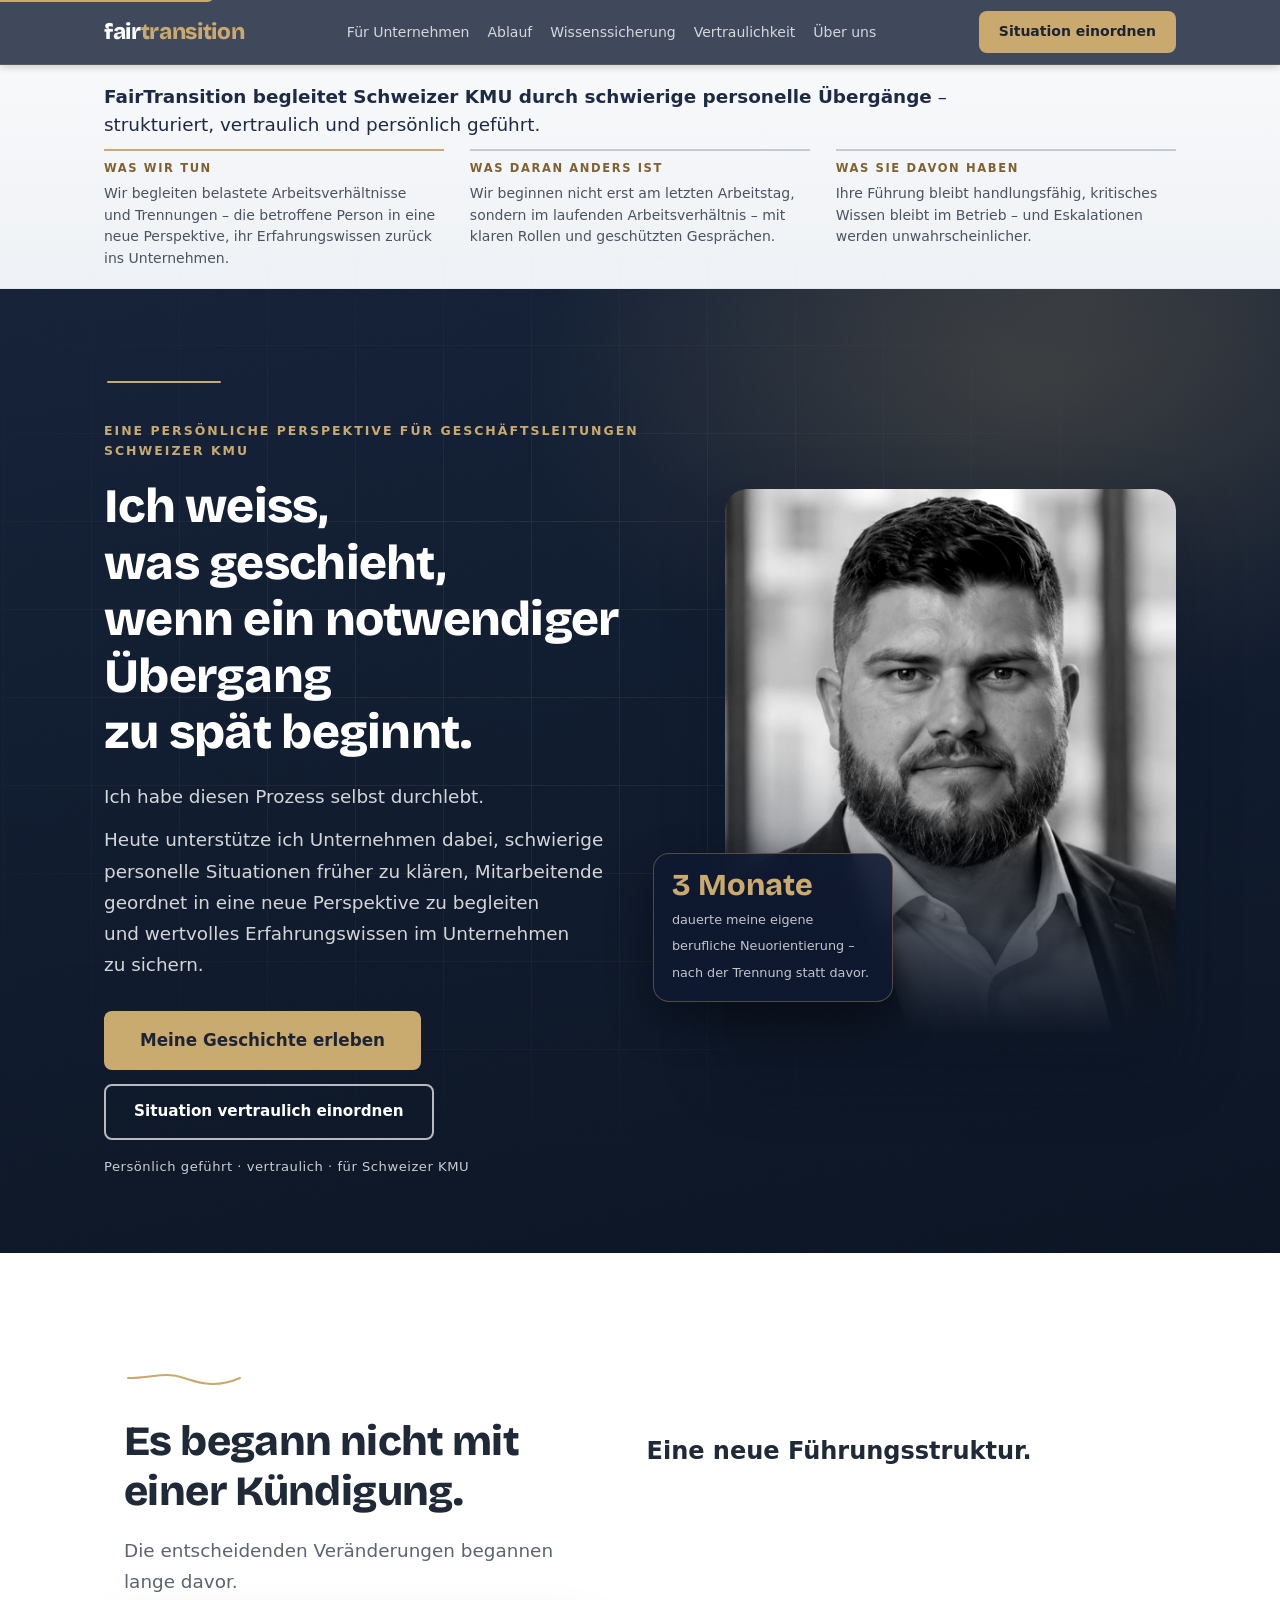
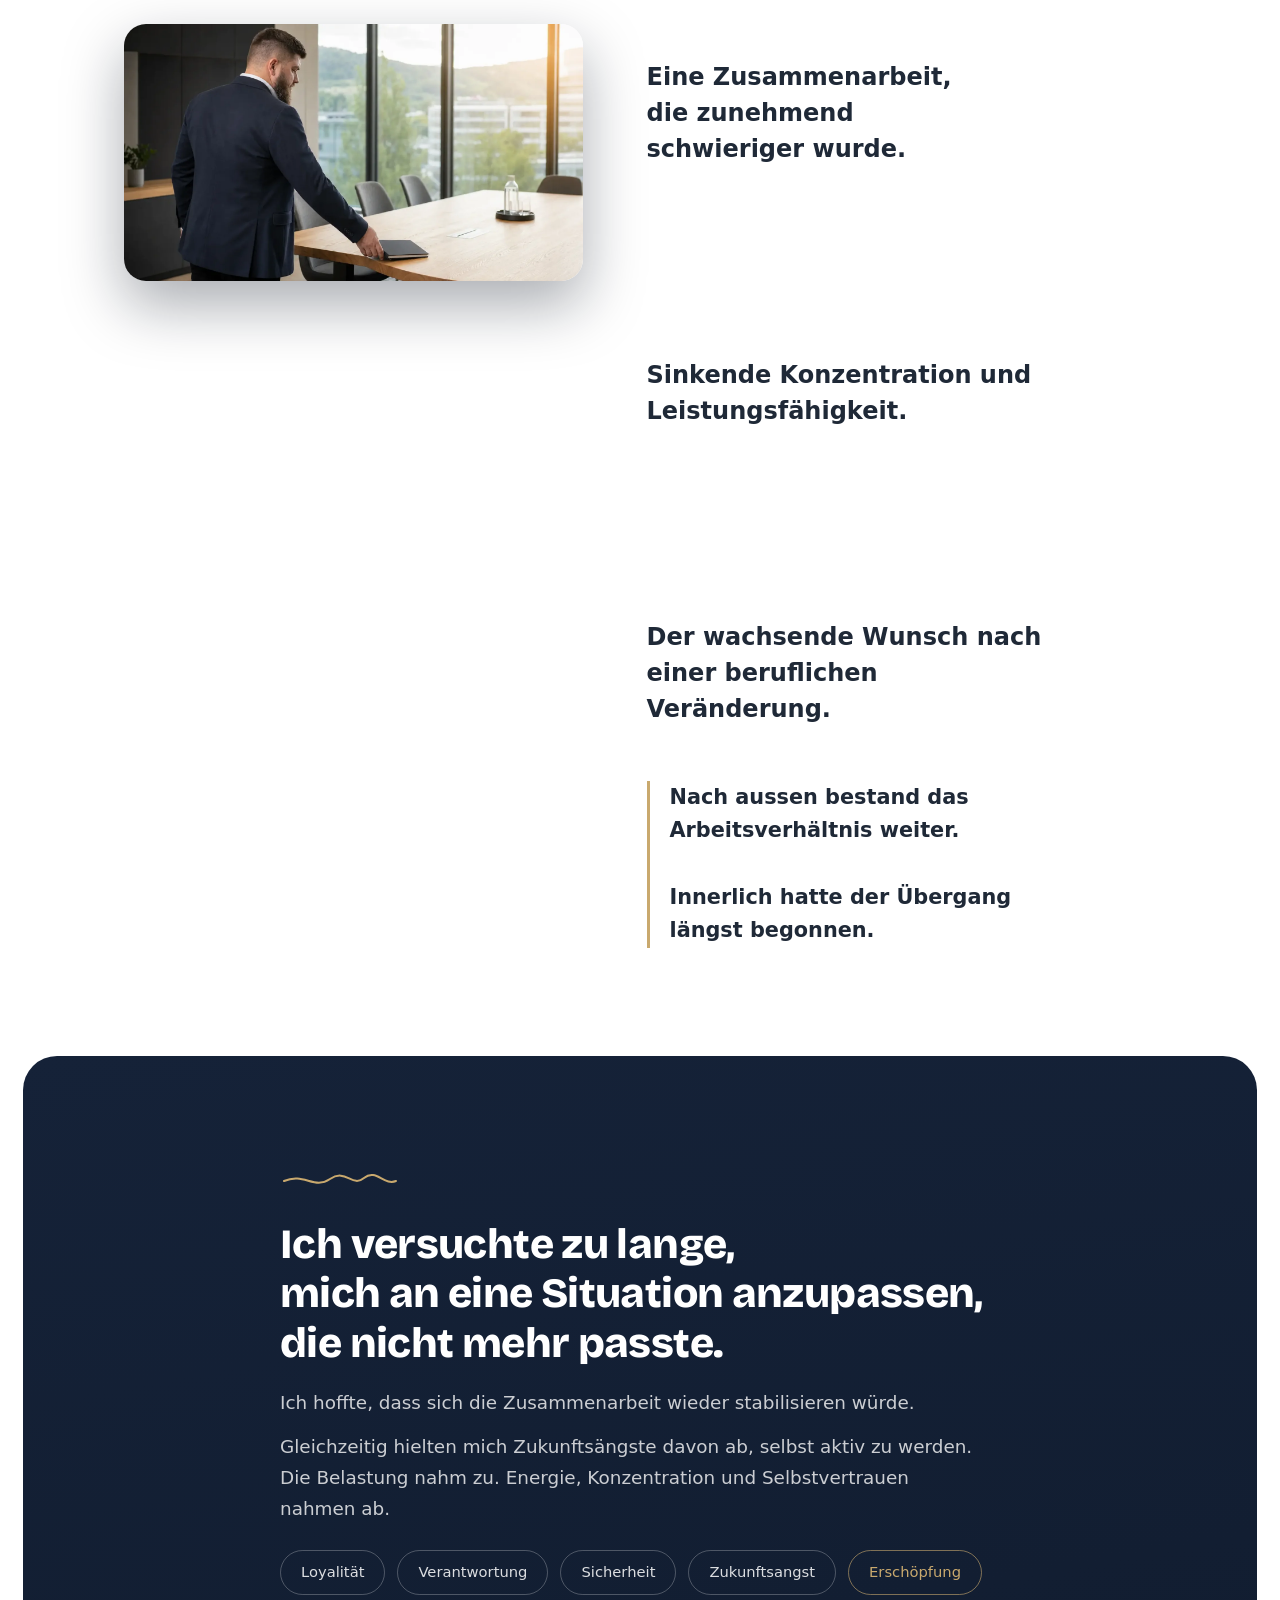
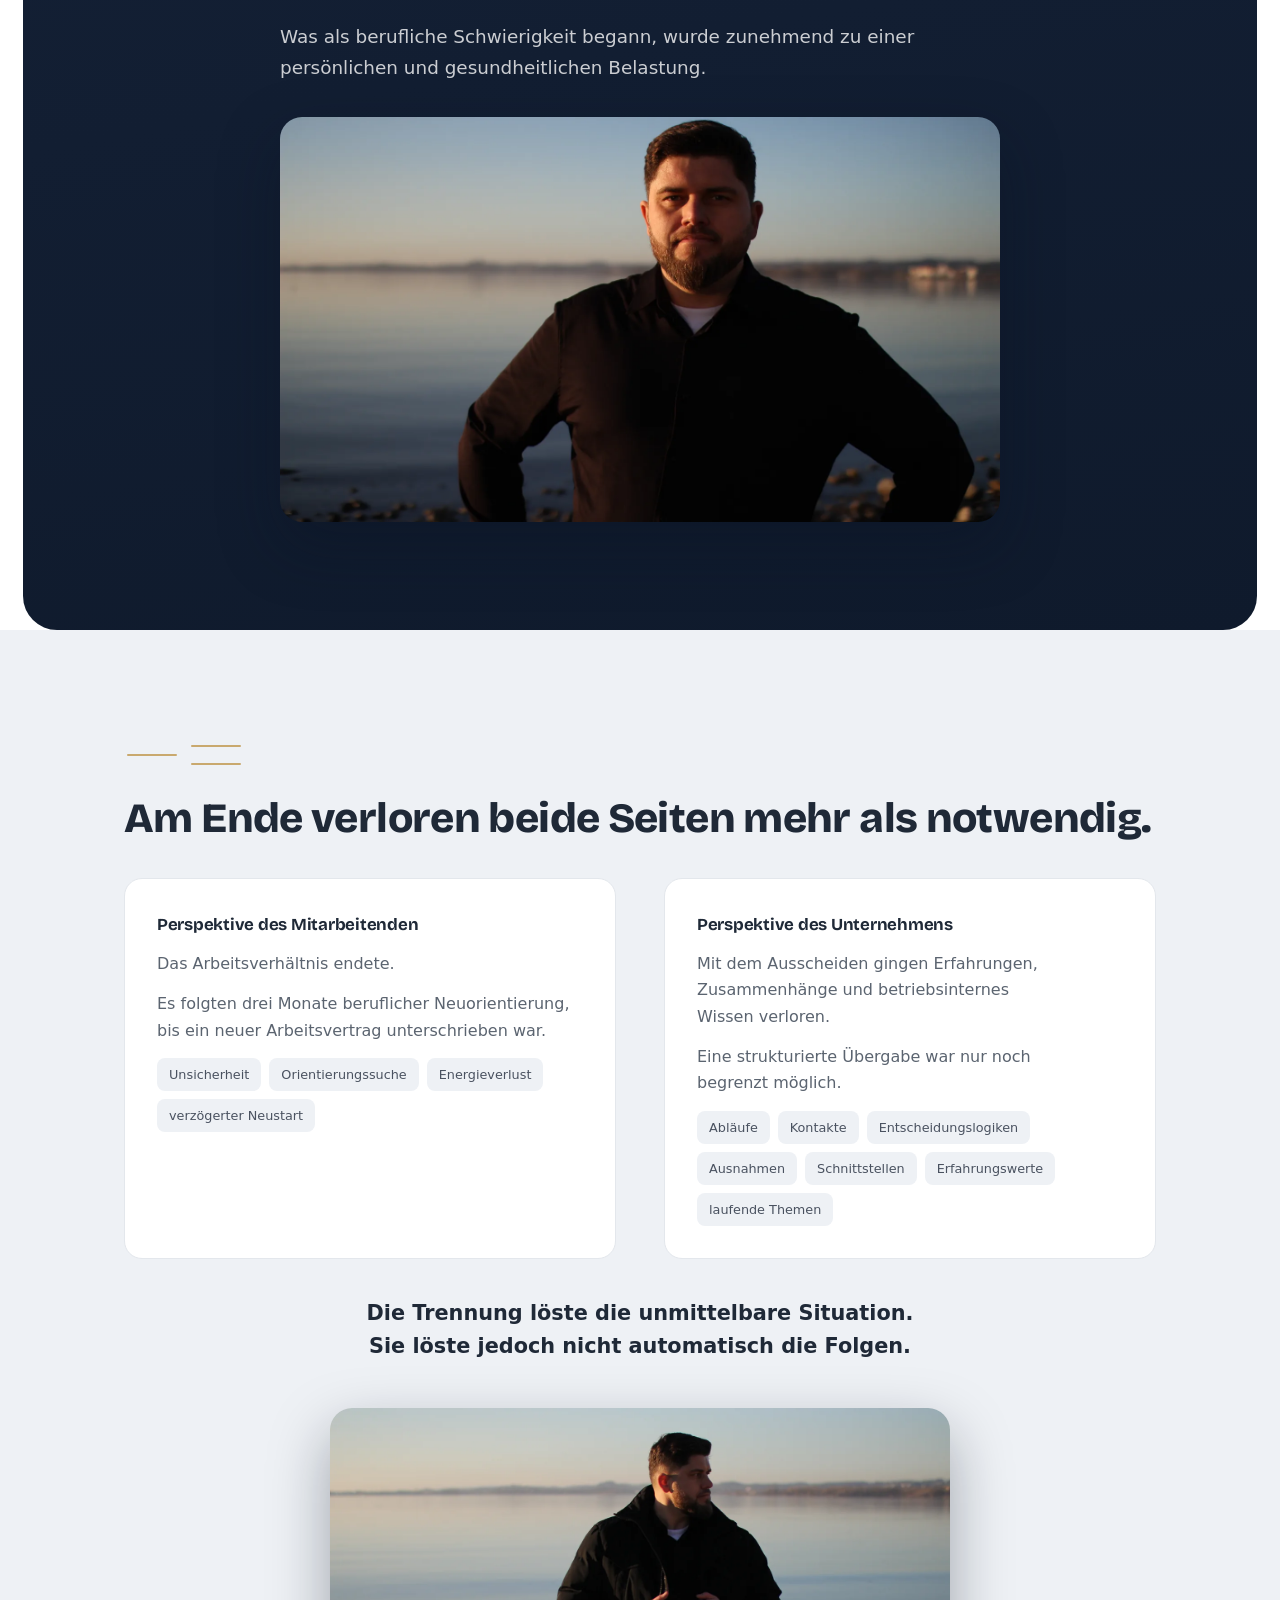
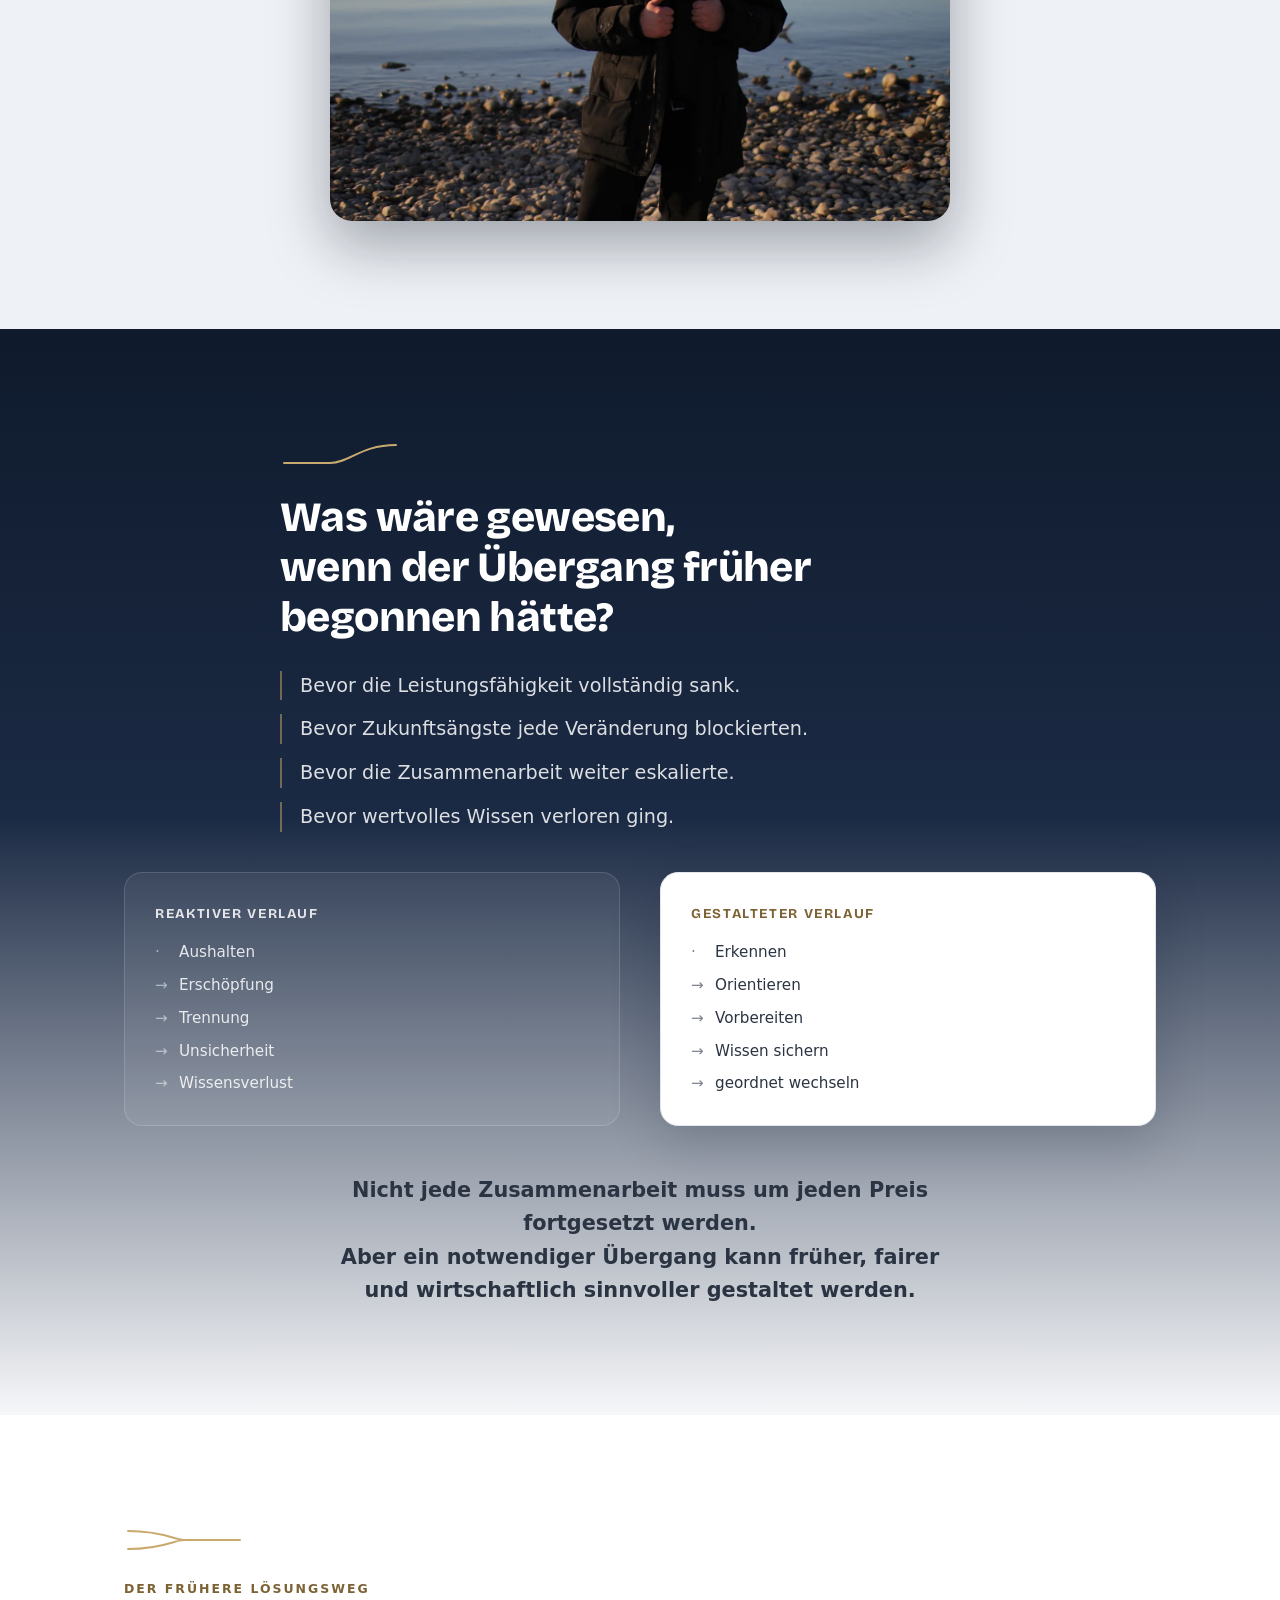
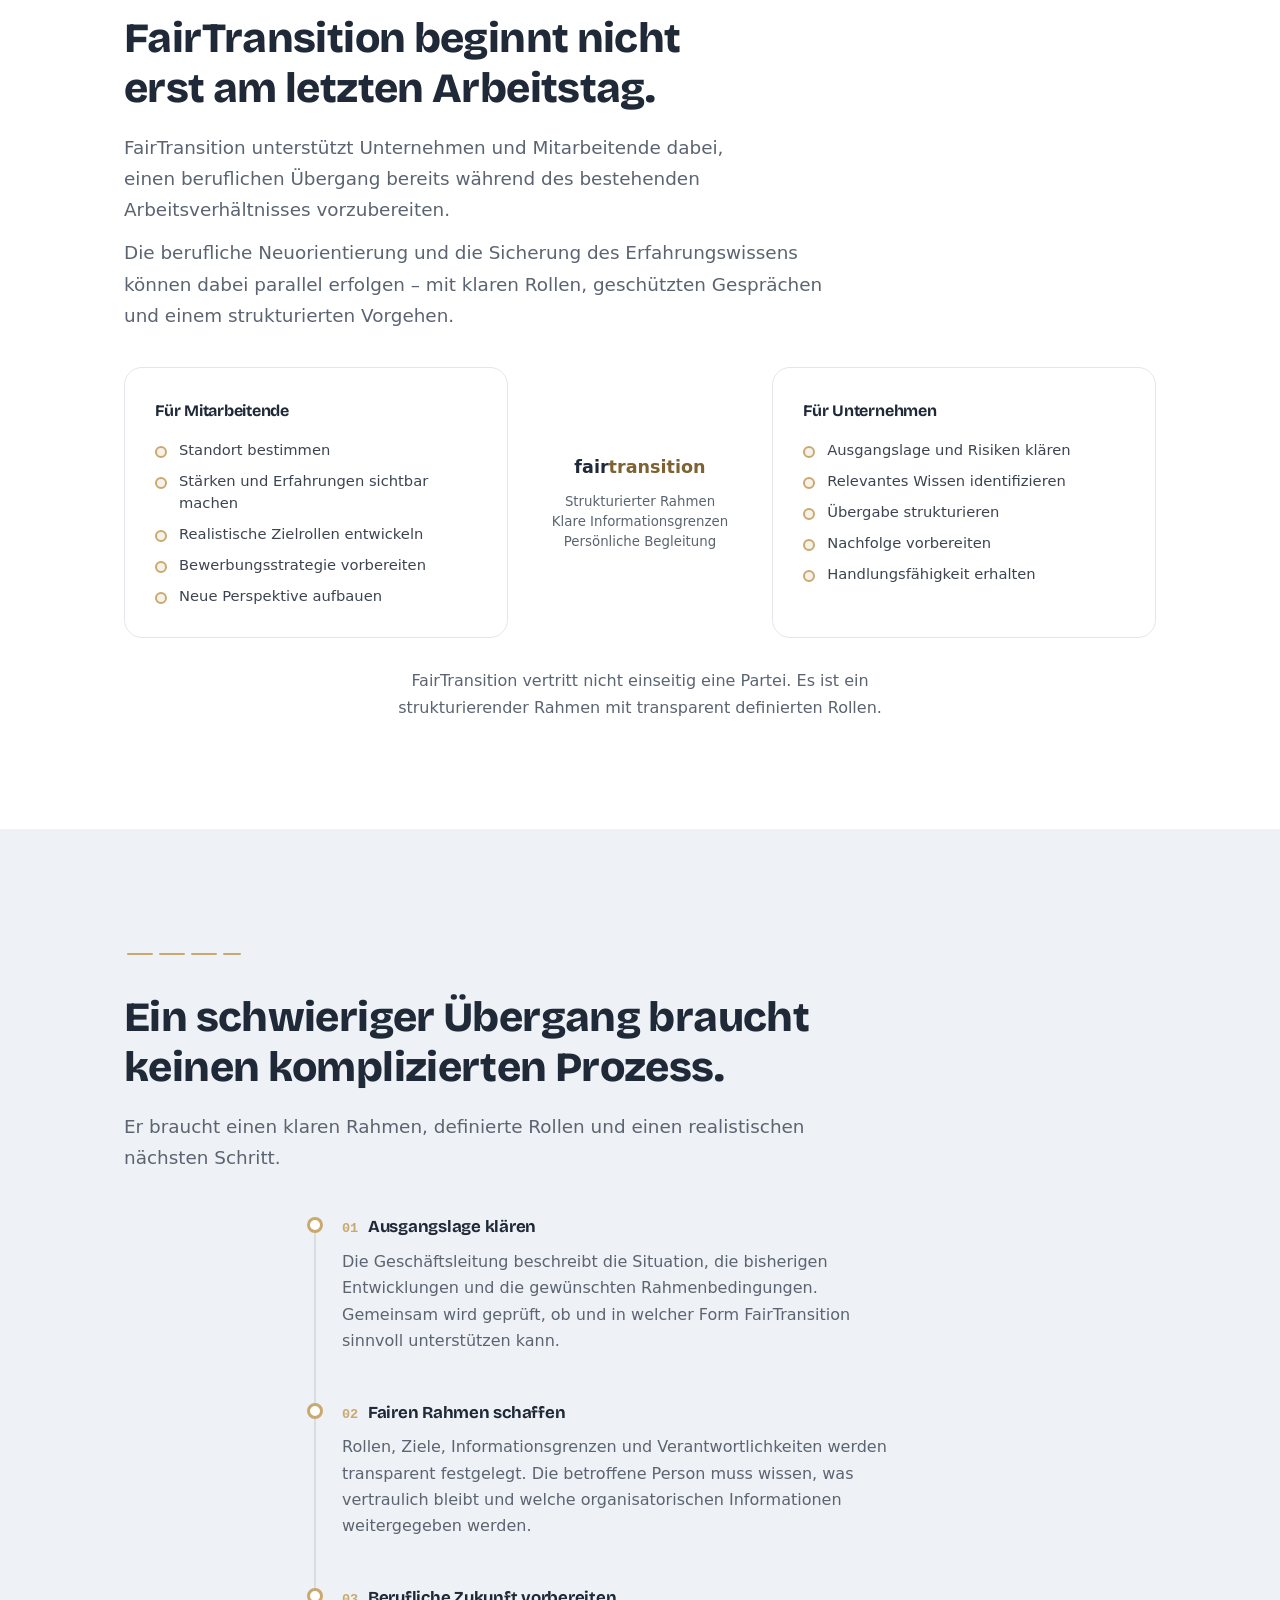
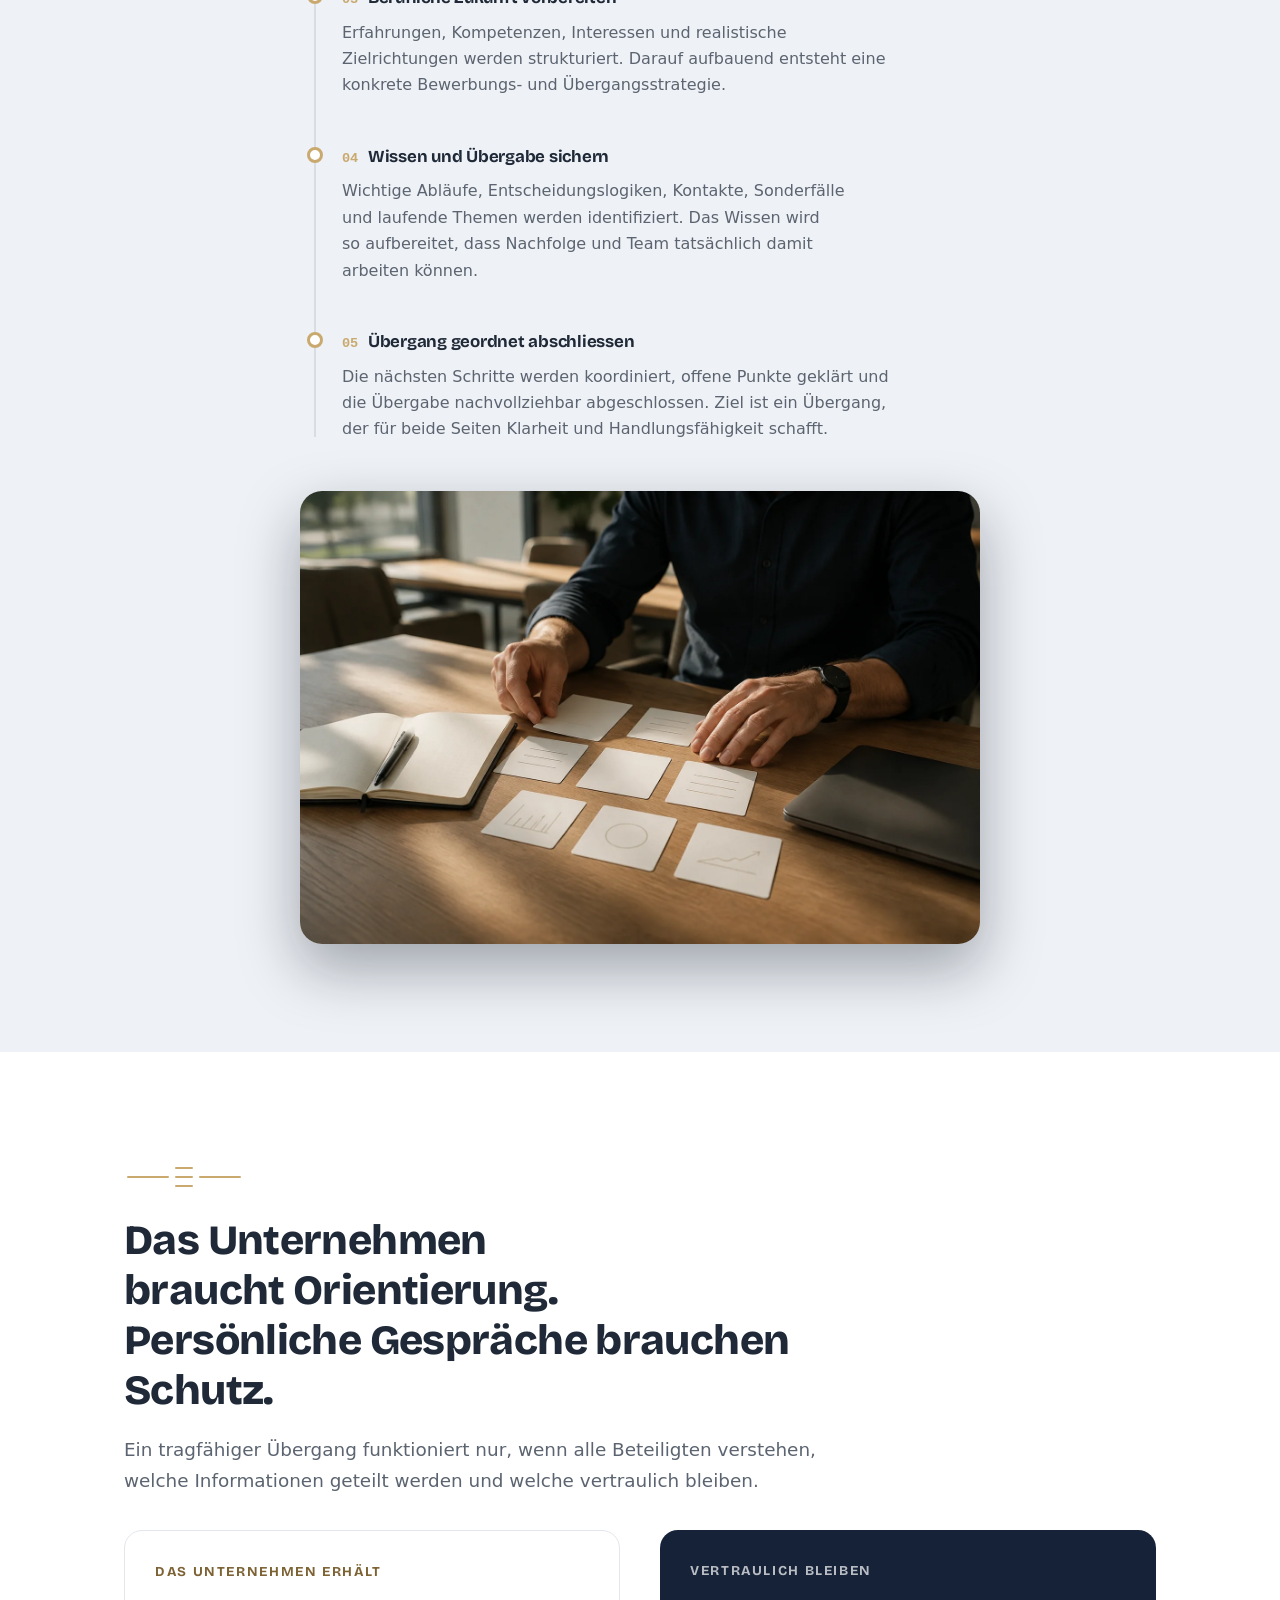
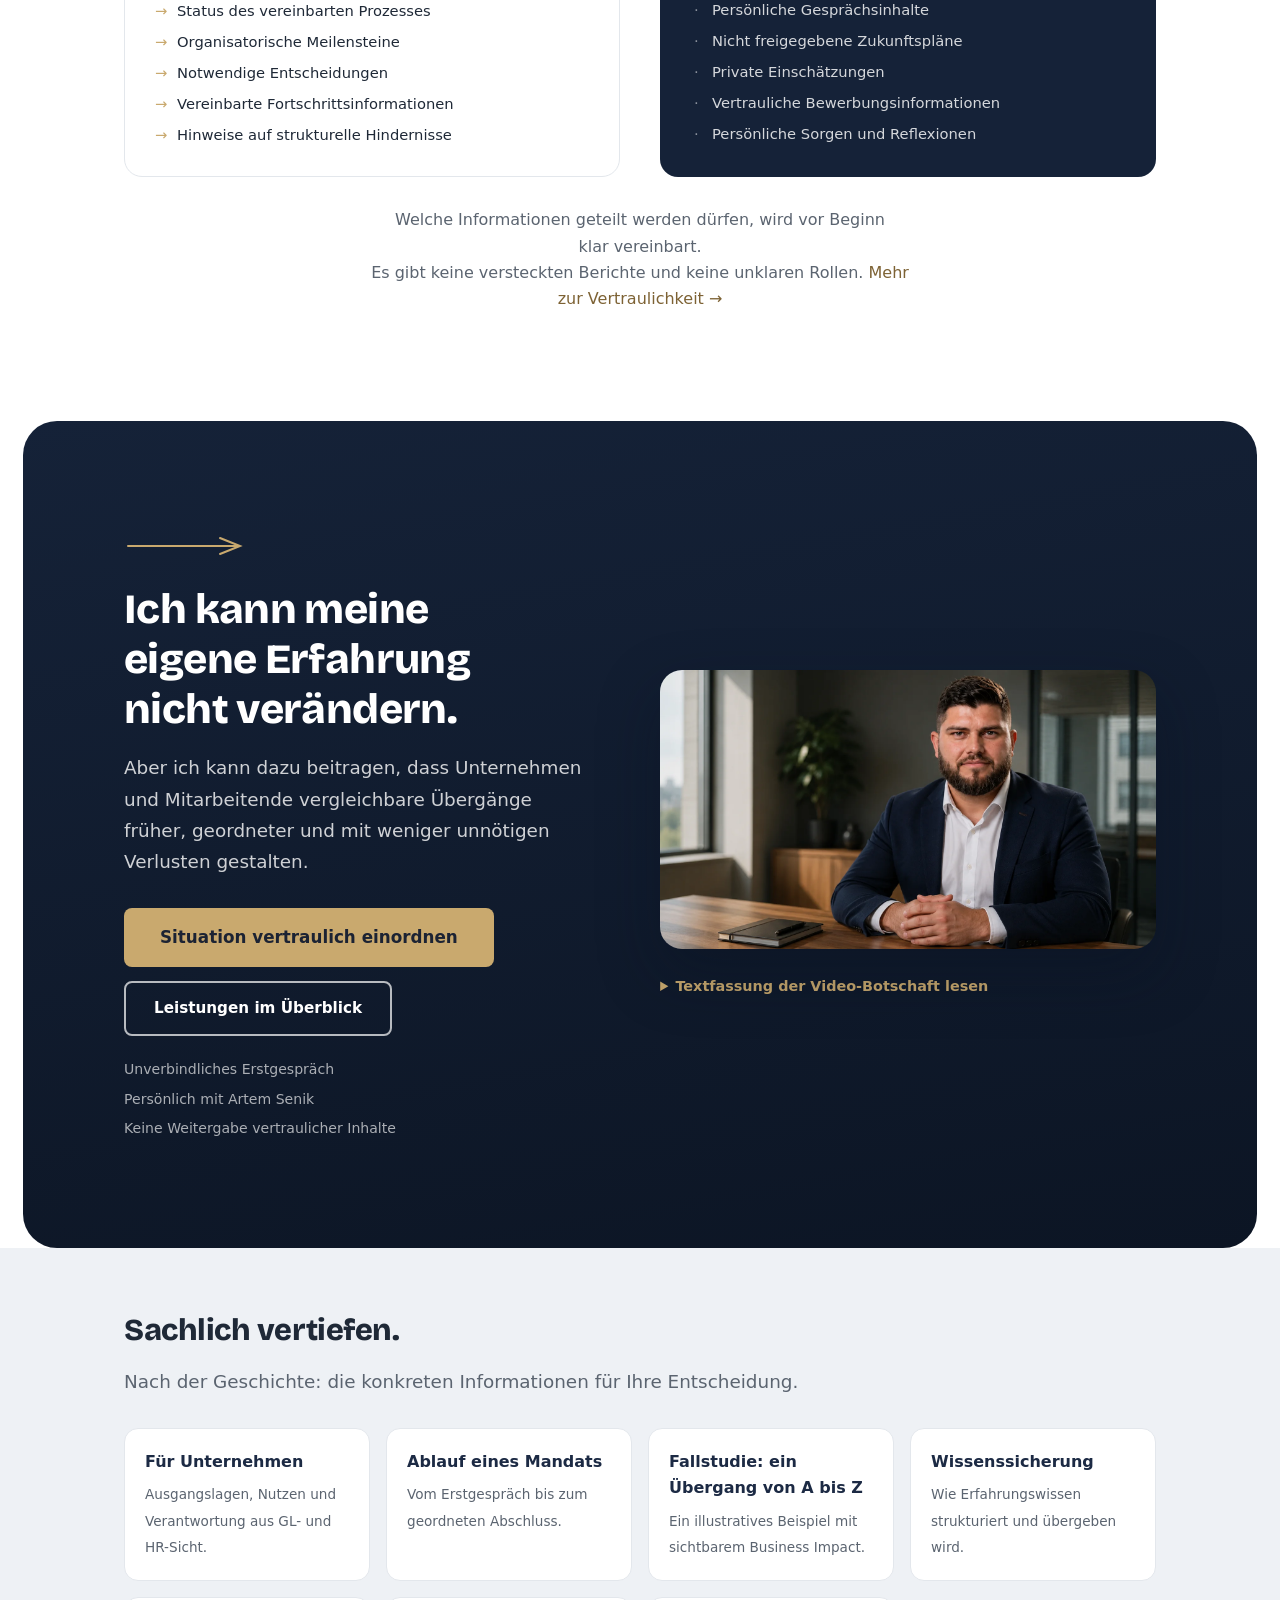
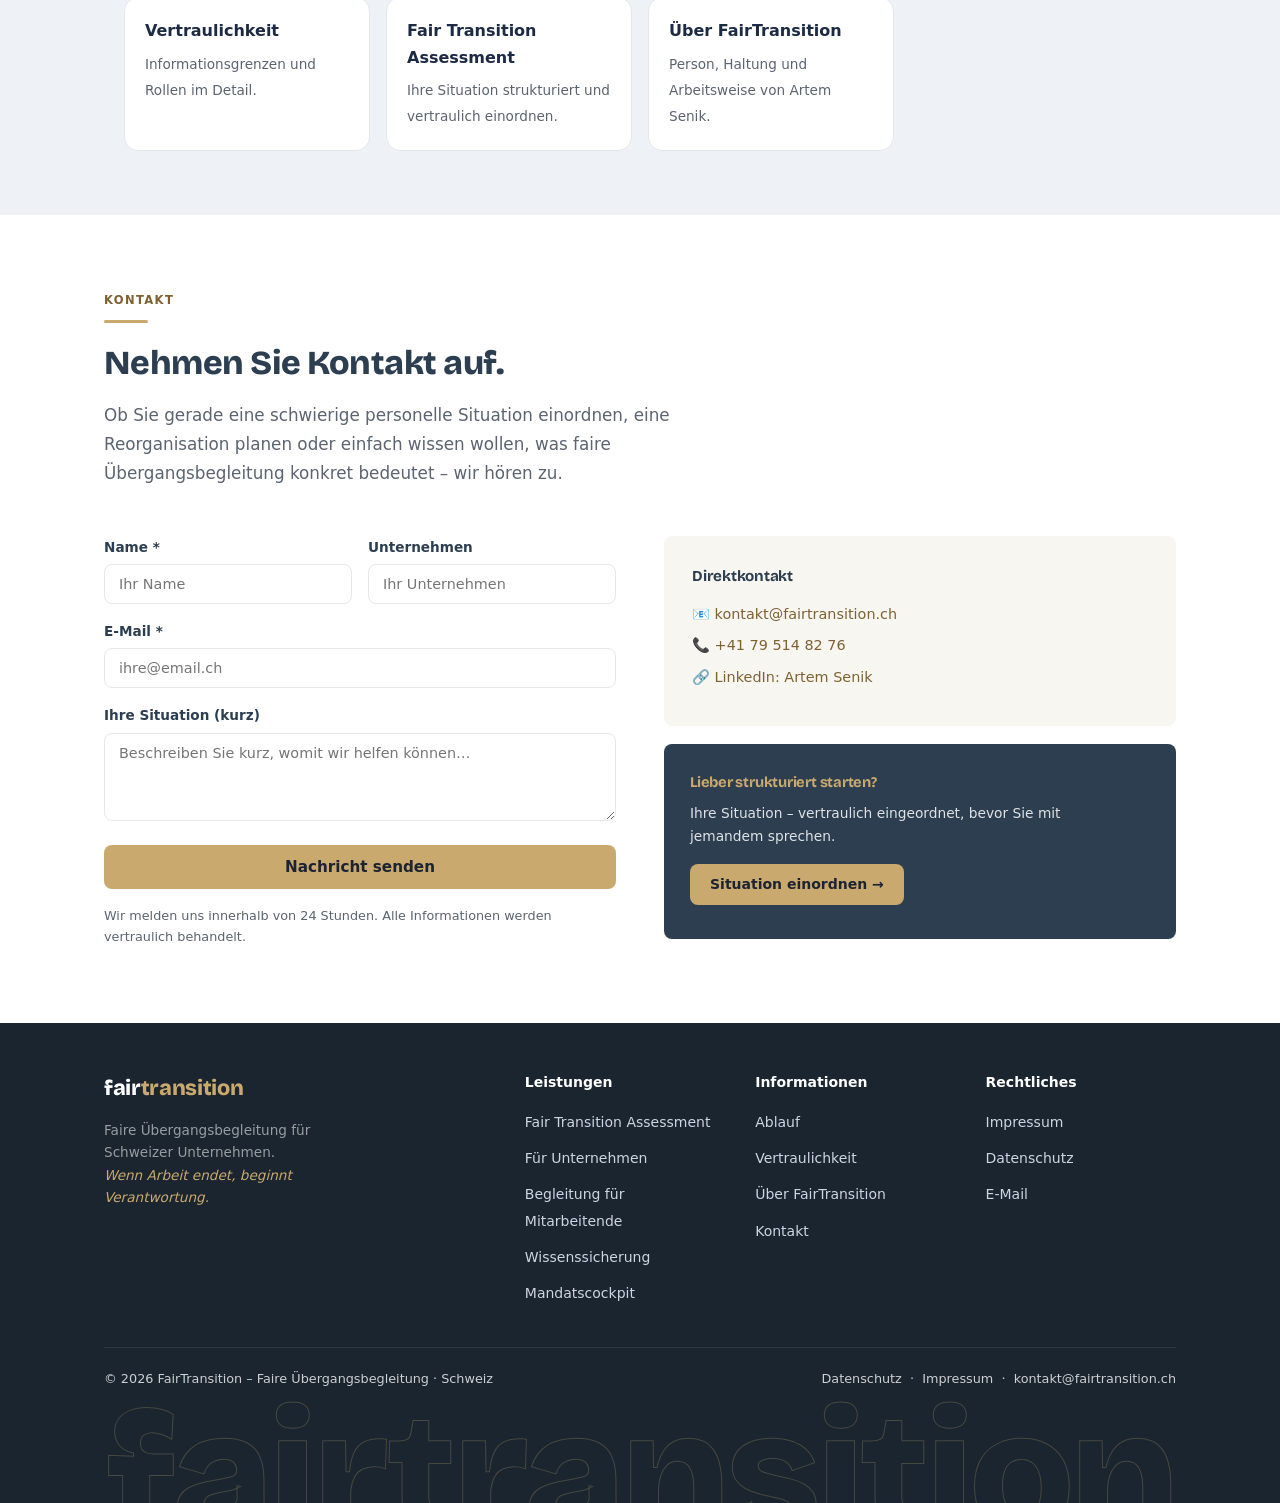
==== index.html @ 6c60d322 "d start" ====
<!DOCTYPE html>
<html lang="de" prefix="og: https://ogp.me/ns#">
<head>
<meta charset="UTF-8">
<meta name="viewport" content="width=device-width, initial-scale=1.0">
<title>FairTransition | Faire berufliche Übergänge für Schweizer Unternehmen</title>
<meta name="description" content="FairTransition gestaltet berufliche Übergänge, bevor eine belastete Arbeitssituation eskaliert: strukturierter Prozess für GL und HR Schweizer KMU, Wissenssicherung und geordnete Neuorientierung – erzählt aus eigener Erfahrung.">
<meta name="author" content="Artem Senik – FairTransition">
<meta name="robots" content="index, follow">
<meta name="language" content="de-CH">
<link rel="canonical" href="https://fairtransition.ch/">
<meta property="og:type" content="website">
<meta property="og:url" content="https://fairtransition.ch/">
<meta property="og:site_name" content="FairTransition">
<meta property="og:title" content="FairTransition | Der Übergang beginnt früher.">
<meta property="og:description" content="Trennungen lassen sich nicht immer vermeiden. Unnötige Verluste schon. Strukturierte Übergangsbegleitung für Schweizer KMU – aus eigener Erfahrung entstanden.">
<meta property="og:locale" content="de_CH">
<meta property="og:image" content="https://fairtransition.ch/media/fairtransition/og-image.webp">
<meta property="og:image:width" content="1200">
<meta property="og:image:height" content="630">
<meta name="twitter:image" content="https://fairtransition.ch/media/fairtransition/og-image.webp">
<meta name="twitter:card" content="summary">
<meta name="twitter:title" content="FairTransition | Der Übergang beginnt früher.">
<meta name="twitter:description" content="Strukturierte Übergangsbegleitung für Schweizer KMU – für GL und HR, bevor eine belastete Situation eskaliert.">
<script type="application/ld+json">
{
  "@context": "https://schema.org",
  "@type": "ProfessionalService",
  "name": "FairTransition",
  "description": "Strukturierte Übergangsbegleitung für Schweizer Unternehmen bei belasteten Arbeitssituationen, Trennungen und Wissenssicherung – für Geschäftsleitung und HR.",
  "url": "https://fairtransition.ch",
  "telephone": "+41795148276",
  "email": "kontakt@fairtransition.ch",
  "founder": { "@type": "Person", "name": "Artem Senik", "sameAs": "https://www.linkedin.com/in/artemsenik/" },
  "areaServed": { "@type": "Country", "name": "Schweiz" },
  "audience": { "@type": "BusinessAudience", "audienceType": "Geschäftsleitung, HR und Führungskräfte in Schweizer Unternehmen" },
  "serviceType": ["Übergangsbegleitung", "Wissenssicherung", "Outplacement", "Sozialplan-Begleitung"],
  "inLanguage": "de-CH"
}
</script>
<link rel="icon" type="image/svg+xml" href="favicon.svg">
<link rel="preload" href="fonts/bricolage-grotesque-latin-wght-normal.woff2" as="font" type="font/woff2" crossorigin>
<link rel="stylesheet" href="css/style.css">
<link rel="stylesheet" href="css/modern.css">
<link rel="stylesheet" href="css/journey.css">
</head>
<body>

<a href="#main" class="skip-link">Zum Inhalt springen</a>

<!-- NAV (identisch zu allen Unterseiten) -->
<nav id="nav" aria-label="Hauptnavigation">
  <div class="container nav-inner">
    <a href="index.html" class="nav-logo">fair<span>transition</span></a>
    <ul class="nav-links" role="list">
      <li><a href="unternehmen.html">Für Unternehmen</a></li>
      <li><a href="ablauf.html">Ablauf</a></li>
      <li><a href="wissenssicherung.html">Wissenssicherung</a></li>
      <li><a href="vertraulichkeit.html">Vertraulichkeit</a></li>
      <li><a href="ueber-fairtransition.html">Über uns</a></li>
    </ul>
    <a href="assessment.html" class="btn btn-primary btn-sm nav-cta" data-track="cta_nav">Situation einordnen</a>
    <button class="nav-toggle" id="navToggle" aria-label="Menü öffnen" aria-expanded="false">
      <span></span><span></span><span></span>
    </button>
  </div>
</nav>

<main id="main">

<!-- ══ KLARHEITS-BAND: Angebot · Ansatz · Nutzen ═════════════ -->
<section class="ft-clarity" aria-labelledby="ft-clarity-h">
  <div class="container">
    <p class="ft-clarity-lead" id="ft-clarity-h">
      <strong>FairTransition begleitet Schweizer KMU durch schwierige personelle Übergänge</strong> –
      strukturiert, vertraulich und persönlich geführt.
    </p>
    <div class="ft-clarity-grid">
      <div class="ft-clarity-item">
        <span class="ft-clarity-label">Was wir tun</span>
        <p>Wir begleiten belastete Arbeitsverhältnisse und Trennungen – die betroffene Person in eine neue Perspektive, ihr Erfahrungswissen zurück ins Unternehmen.</p>
      </div>
      <div class="ft-clarity-item">
        <span class="ft-clarity-label">Was daran anders ist</span>
        <p>Wir beginnen nicht erst am letzten Arbeitstag, sondern im laufenden Arbeitsverhältnis – mit klaren Rollen und geschützten Gesprächen.</p>
      </div>
      <div class="ft-clarity-item">
        <span class="ft-clarity-label">Was Sie davon haben</span>
        <p>Ihre Führung bleibt handlungsfähig, kritisches Wissen bleibt im Betrieb – und Eskalationen werden unwahrscheinlicher.</p>
      </div>
    </div>
  </div>
</section>

<!-- ══ STATION 1: PERSÖNLICHER EINSTIEG ══════════════════════ -->
<section id="station-1" class="jr-hero" aria-labelledby="jr-h1">
  <div class="container jr-hero-grid">
    <div>
      <svg class="jr-line" viewBox="0 0 120 34" aria-hidden="true" style="--len:130">
        <path d="M4 17 H116"/>
      </svg>
      <span class="jr-eyebrow">Eine persönliche Perspektive für Geschäftsleitungen Schweizer KMU</span>
      <h1 id="jr-h1">Ich weiss, was geschieht,<br>wenn ein notwendiger Übergang<br>zu spät beginnt.</h1>
      <p class="jr-lead">Ich habe diesen Prozess selbst durchlebt.</p>
      <p class="jr-lead" style="margin-top:12px">Heute unterstütze ich Unternehmen dabei, schwierige personelle Situationen früher zu klären, Mitarbeitende geordnet in eine neue Perspektive zu begleiten und wertvolles Erfahrungswissen im Unternehmen zu sichern.</p>
      <div class="jr-hero-ctas">
        <a href="#station-2" class="btn btn-primary btn-lg" data-track="cta_jr_story">Meine Geschichte erleben</a>
        <a href="assessment.html" class="btn btn-outline" data-track="cta_jr_assess">Situation vertraulich einordnen</a>
      </div>
      <p class="jr-trust">Persönlich geführt · vertraulich · für Schweizer KMU</p>
    </div>
    <div class="jr-hero-media-wrap">
      <figure class="jr-media jr-ratio-45 jr-portrait" data-media-key="heroPortrait">
        <div class="jr-ph">
          <span class="jr-ph-badge">
            <svg width="14" height="14" viewBox="0 0 24 24" fill="none" stroke="currentColor" stroke-width="2"><rect x="3" y="3" width="18" height="18" rx="3"/><circle cx="9" cy="9" r="2"/><path d="M21 15l-5-5-9 9"/></svg>
            PERSÖNLICHES PORTRAIT – SPÄTER HOCHLADEN
          </span>
          <p class="jr-ph-purpose"><strong>Zweck:</strong> Dieses Bild stellt die persönliche Glaubwürdigkeit und Verantwortung des Gründers her.</p>
          <details class="jr-ph-notes">
            <summary>Aufnahme- und Kompositionshinweise</summary>
            <ul>
              <li>Brustbild oder Halbportrait, direkter ruhiger Blick in die Kamera</li>
              <li>Reale Büro- oder Besprechungsumgebung, natürliches Seitenlicht</li>
              <li>Neutraler, aufgeräumter Hintergrund mit leichter räumlicher Tiefe</li>
              <li>Ruhige dunkle oder neutrale Kleidung</li>
              <li>Kein Bewerbungsfoto, kein Verschränkte-Arme-Motiv, nicht künstlich lächeln</li>
              <li>Person eher rechts im Bild, Augen im oberen Drittel</li>
              <li>Keine vertraulichen Dokumente sichtbar</li>
              <li>Format 4:5, mindestens 1600 × 2000 px, als WebP</li>
            </ul>
          </details>
          <span class="jr-ph-file">media/fairtransition/01-artem-hero-portrait.webp</span>
        </div>
      </figure>
      <aside class="jr-fact-chip jr-reveal" aria-label="Fakt aus der eigenen Geschichte">
        <strong>3 Monate</strong>
        <span>dauerte meine eigene berufliche Neuorientierung – nach der Trennung statt davor.</span>
      </aside>
    </div>
  </div>
</section>


<!-- Mobile: dieselben drei Punkte unterhalb des Heros -->
<section class="ft-clarity-echo" aria-label="Angebot, Ansatz und Nutzen im Überblick">
  <div class="container">
    <div class="ft-clarity-grid">
      <div class="ft-clarity-item">
        <span class="ft-clarity-label">Was wir tun</span>
        <p>Wir begleiten belastete Arbeitsverhältnisse und Trennungen – die betroffene Person in eine neue Perspektive, ihr Erfahrungswissen zurück ins Unternehmen.</p>
      </div>
      <div class="ft-clarity-item">
        <span class="ft-clarity-label">Was daran anders ist</span>
        <p>Wir beginnen nicht erst am letzten Arbeitstag, sondern im laufenden Arbeitsverhältnis – mit klaren Rollen und geschützten Gesprächen.</p>
      </div>
      <div class="ft-clarity-item">
        <span class="ft-clarity-label">Was Sie davon haben</span>
        <p>Ihre Führung bleibt handlungsfähig, kritisches Wissen bleibt im Betrieb – und Eskalationen werden unwahrscheinlicher.</p>
      </div>
    </div>
  </div>
</section>

<!-- ══ STATION 2: ES BEGANN NICHT MIT EINER KÜNDIGUNG ════════ -->
<section id="station-2" class="jr-station jr-light" aria-labelledby="jr-h2-2">
  <div class="container jr-story-grid">
    <div class="jr-sticky">
      <svg class="jr-line" viewBox="0 0 120 34" aria-hidden="true" style="--len:150">
        <path d="M4 17 C 30 17, 40 10, 60 17 S 95 26, 116 17"/>
      </svg>
      <h2 id="jr-h2-2" class="jr-h">Es begann nicht mit einer Kündigung.</h2>
      <p class="jr-lead">Die entscheidenden Veränderungen begannen lange davor.</p>
      <figure class="jr-media jr-ratio-169" data-media-key="officeArrivalVideo" style="margin-top:26px">
        <div class="jr-ph">
          <span class="jr-ph-badge">
            <svg width="14" height="14" viewBox="0 0 24 24" fill="none" stroke="currentColor" stroke-width="2"><rect x="2" y="5" width="14" height="14" rx="2"/><path d="M16 10l6-3v10l-6-3z"/></svg>
            PERSÖNLICHES B-ROLL-VIDEO – SPÄTER HOCHLADEN
          </span>
          <p class="jr-ph-purpose"><strong>Zweck:</strong> Der Beginn der Geschichte wird atmosphärisch erlebbar – ohne gespieltes Konfliktszenario.</p>
          <details class="jr-ph-notes">
            <summary>Mögliche Sequenzen und Technik</summary>
            <ul>
              <li>Artem betritt einen ruhigen Besprechungsraum oder geht durch einen Büroflur</li>
              <li>Setzt sich an einen vorbereiteten Tisch, legt Notizbuch oder Unterlagen ab</li>
              <li>Kurze Detailaufnahme einer sich öffnenden Tür</li>
              <li>Langsame stabile Kamera, ohne Ton, keine weiteren Personen nötig</li>
              <li>Natürliches oder weiches Licht, reale Umgebung, keine Logos</li>
              <li>8–12 Sekunden, 16:9, in 4K aufnehmen, in 1080p ausspielen</li>
              <li>WebM und MP4, möglichst unter 6 MB</li>
            </ul>
          </details>
          <span class="jr-ph-file">media/fairtransition/02-office-arrival.webm / .mp4</span>
        </div>
      </figure>
    </div>
    <div>
      <div class="jr-seq" aria-label="Ablauf der Veränderungen">
        <p>Eine neue Führungsstruktur.</p>
        <p>Eine Zusammenarbeit, die zunehmend schwieriger wurde.</p>
        <p>Sinkende Konzentration und Leistungsfähigkeit.</p>
        <p>Der wachsende Wunsch nach einer beruflichen Veränderung.</p>
      </div>
      <p class="jr-story-close jr-reveal">Nach aussen bestand das Arbeitsverhältnis weiter.<br><br>Innerlich hatte der Übergang längst begonnen.</p>
    </div>
  </div>
</section>

<!-- ══ STATION 3: ZU LANGE ANGEPASST ═════════════════════════ -->
<section id="station-3" class="jr-station jr-dark" aria-labelledby="jr-h2-3">
  <div class="container">
    <div class="jr-narrow">
      <svg class="jr-line" viewBox="0 0 120 34" aria-hidden="true" style="--len:170">
        <path d="M4 17 C 24 8, 34 26, 50 15 S 72 24, 84 14 S 104 22, 116 17"/>
      </svg>
      <h2 id="jr-h2-3" class="jr-h jr-reveal">Ich versuchte zu lange,<br>mich an eine Situation anzupassen,<br>die nicht mehr passte.</h2>
      <p class="jr-lead jr-reveal">Ich hoffte, dass sich die Zusammenarbeit wieder stabilisieren würde.</p>
      <p class="jr-lead jr-reveal" style="margin-top:12px">Gleichzeitig hielten mich Zukunftsängste davon ab, selbst aktiv zu werden. Die Belastung nahm zu. Energie, Konzentration und Selbstvertrauen nahmen ab.</p>
      <div class="jr-terms jr-stagger" aria-label="Innere Begriffe dieser Phase">
        <span>Loyalität</span><span>Verantwortung</span><span>Sicherheit</span><span>Zukunftsangst</span><span>Erschöpfung</span>
      </div>
      <p class="jr-lead jr-reveal">Was als berufliche Schwierigkeit begann, wurde zunehmend zu einer persönlichen und gesundheitlichen Belastung.</p>
      <figure class="jr-media jr-ratio-169 jr-reveal" data-media-key="reflectionVideo" style="margin-top:34px">
        <div class="jr-ph">
          <span class="jr-ph-badge">
            <svg width="14" height="14" viewBox="0 0 24 24" fill="none" stroke="currentColor" stroke-width="2"><rect x="2" y="5" width="14" height="14" rx="2"/><path d="M16 10l6-3v10l-6-3z"/></svg>
            PERSÖNLICHES REFLEXIONSVIDEO – SPÄTER HOCHLADEN
          </span>
          <p class="jr-ph-purpose"><strong>Zweck:</strong> Die zunehmende innere Belastung wird über ruhige Alltagssignale vermittelt – nicht über Schauspielerei.</p>
          <details class="jr-ph-notes">
            <summary>Mögliche Aufnahmen und Wirkung</summary>
            <ul>
              <li>Ruhig am Schreibtisch, unscharfer Bildschirm im Vordergrund</li>
              <li>Hand auf geschlossenem Notizbuch, Blick aus dem Fenster</li>
              <li>Langsames Schliessen eines Laptops, leerer Besprechungsraum</li>
              <li>Wirkung: nachdenklich, ruhig, glaubwürdig, kontrolliert – nicht gebrochen</li>
              <li>Vermeiden: Kopf in den Händen, künstliche Verzweiflung, medizinische Symbolik, übertriebene Dunkelheit</li>
              <li>8–12 Sekunden, 16:9, WebM und MP4</li>
            </ul>
          </details>
          <span class="jr-ph-file">media/fairtransition/03-reflection.webm / .mp4</span>
        </div>
      </figure>
    </div>
  </div>
</section>

<!-- ══ STATION 4: BEIDE SEITEN VERLIEREN ═════════════════════ -->
<section id="station-4" class="jr-station jr-dim" aria-labelledby="jr-h2-4">
  <div class="container">
    <svg class="jr-line" viewBox="0 0 120 34" aria-hidden="true" style="--len:190">
      <path d="M4 17 H 52 M 68 8 H 116 M 68 26 H 116"/>
    </svg>
    <h2 id="jr-h2-4" class="jr-h jr-reveal">Am Ende verloren beide Seiten mehr als notwendig.</h2>
    <div class="jr-split">
      <div class="jr-split-col jr-reveal">
        <h3>Perspektive des Mitarbeitenden</h3>
        <p>Das Arbeitsverhältnis endete.</p>
        <p>Es folgten drei Monate beruflicher Neuorientierung, bis ein neuer Arbeitsvertrag unterschrieben war.</p>
        <div class="jr-chips">
          <span>Unsicherheit</span><span>Orientierungssuche</span><span>Energieverlust</span><span>verzögerter Neustart</span>
        </div>
      </div>
      <div class="jr-split-col jr-reveal">
        <h3>Perspektive des Unternehmens</h3>
        <p>Mit dem Ausscheiden gingen Erfahrungen, Zusammenhänge und betriebsinternes Wissen verloren.</p>
        <p>Eine strukturierte Übergabe war nur noch begrenzt möglich.</p>
        <div class="jr-chips">
          <span>Abläufe</span><span>Kontakte</span><span>Entscheidungslogiken</span><span>Ausnahmen</span><span>Schnittstellen</span><span>Erfahrungswerte</span><span>laufende Themen</span>
        </div>
      </div>
    </div>
    <p class="jr-core jr-reveal">Die Trennung löste die unmittelbare Situation.<br>Sie löste jedoch nicht automatisch die Folgen.</p>
    <figure class="jr-media jr-ratio-32 jr-reveal" data-media-key="transitionRoomPhoto" style="max-width:620px;margin:44px auto 0">
      <div class="jr-ph">
        <span class="jr-ph-badge">
          <svg width="14" height="14" viewBox="0 0 24 24" fill="none" stroke="currentColor" stroke-width="2"><rect x="3" y="3" width="18" height="18" rx="3"/><circle cx="9" cy="9" r="2"/><path d="M21 15l-5-5-9 9"/></svg>
          OPTIONALES PERSÖNLICHES DETAILFOTO – SPÄTER HOCHLADEN
        </span>
        <p class="jr-ph-purpose"><strong>Zweck:</strong> Das Ende eines Arbeitsabschnitts wird zurückhaltend angedeutet.</p>
        <details class="jr-ph-notes">
          <summary>Mögliche Motive</summary>
          <ul>
            <li>Leerer Besprechungsraum; geschlossener Laptop auf ruhigem Tisch</li>
            <li>Notizbuch und Stift nach einem Gespräch; Tür oder Durchgang mit natürlichem Licht</li>
            <li>Keine Kündigungsschreiben, keine Kartons, keine Abschiedsszene, keine Logos</li>
            <li>Querformat 3:2 oder 16:9, als WebP</li>
          </ul>
        </details>
        <span class="jr-ph-file">media/fairtransition/04-empty-transition-room.webp</span>
      </div>
    </figure>
  </div>
</section>

<!-- ══ STATION 5: DER WENDEPUNKT ═════════════════════════════ -->
<section id="station-5" class="jr-station jr-turn" aria-labelledby="jr-h2-5">
  <div class="container">
    <div class="jr-narrow">
      <svg class="jr-line" viewBox="0 0 120 34" aria-hidden="true" style="--len:180">
        <path d="M4 26 H 50 M 50 26 C 70 26, 80 8, 116 8"/>
      </svg>
      <h2 id="jr-h2-5" class="jr-h jr-reveal">Was wäre gewesen,<br>wenn der Übergang früher begonnen hätte?</h2>
      <div class="jr-before jr-stagger">
        <p>Bevor die Leistungsfähigkeit vollständig sank.</p>
        <p>Bevor Zukunftsängste jede Veränderung blockierten.</p>
        <p>Bevor die Zusammenarbeit weiter eskalierte.</p>
        <p>Bevor wertvolles Wissen verloren ging.</p>
      </div>
    </div>
    <div class="jr-compare">
      <div class="jr-path jr-path-re jr-reveal">
        <h3>Reaktiver Verlauf</h3>
        <ol>
          <li>Aushalten</li><li>Erschöpfung</li><li>Trennung</li><li>Unsicherheit</li><li>Wissensverlust</li>
        </ol>
      </div>
      <div class="jr-path jr-path-ge jr-reveal">
        <h3>Gestalteter Verlauf</h3>
        <ol>
          <li>Erkennen</li><li>Orientieren</li><li>Vorbereiten</li><li>Wissen sichern</li><li>geordnet wechseln</li>
        </ol>
      </div>
    </div>
    <p class="jr-core jr-reveal">Nicht jede Zusammenarbeit muss um jeden Preis fortgesetzt werden.<br>Aber ein notwendiger Übergang kann früher, fairer und wirtschaftlich sinnvoller gestaltet werden.</p>
  </div>
</section>

<!-- ══ STATION 6: HIER BEGINNT FAIRTRANSITION ════════════════ -->
<section id="station-6" class="jr-station jr-light" aria-labelledby="jr-h2-6">
  <div class="container">
    <svg class="jr-line" viewBox="0 0 120 34" aria-hidden="true" style="--len:200">
      <path d="M4 8 C 40 8, 50 17, 60 17 M4 26 C 40 26, 50 17, 60 17 M 60 17 H 116"/>
    </svg>
    <span class="jr-eyebrow jr-reveal">Der frühere Lösungsweg</span>
    <h2 id="jr-h2-6" class="jr-h jr-reveal">FairTransition beginnt nicht erst am letzten Arbeitstag.</h2>
    <div class="jr-narrow" style="margin-left:0">
      <p class="jr-lead jr-reveal">FairTransition unterstützt Unternehmen und Mitarbeitende dabei, einen beruflichen Übergang bereits während des bestehenden Arbeitsverhältnisses vorzubereiten.</p>
      <p class="jr-lead jr-reveal" style="margin-top:12px">Die berufliche Neuorientierung und die Sicherung des Erfahrungswissens können dabei parallel erfolgen – mit klaren Rollen, geschützten Gesprächen und einem strukturierten Vorgehen.</p>
    </div>
    <div class="jr-model">
      <div class="jr-model-col jr-reveal">
        <h3>Für Mitarbeitende</h3>
        <ul>
          <li>Standort bestimmen</li>
          <li>Stärken und Erfahrungen sichtbar machen</li>
          <li>Realistische Zielrollen entwickeln</li>
          <li>Bewerbungsstrategie vorbereiten</li>
          <li>Neue Perspektive aufbauen</li>
        </ul>
      </div>
      <div class="jr-model-mid jr-reveal">
        <strong>fair<span style="color:var(--ochre-deep)">transition</span></strong>
        <small>Strukturierter Rahmen<br>Klare Informationsgrenzen<br>Persönliche Begleitung</small>
      </div>
      <div class="jr-model-col jr-reveal">
        <h3>Für Unternehmen</h3>
        <ul>
          <li>Ausgangslage und Risiken klären</li>
          <li>Relevantes Wissen identifizieren</li>
          <li>Übergabe strukturieren</li>
          <li>Nachfolge vorbereiten</li>
          <li>Handlungsfähigkeit erhalten</li>
        </ul>
      </div>
    </div>
    <p class="jr-agree jr-reveal">FairTransition vertritt nicht einseitig eine Partei. Es ist ein strukturierender Rahmen mit transparent definierten Rollen.</p>
  </div>
</section>

<!-- ══ STATION 7: DER STRUKTURIERTE PROZESS ══════════════════ -->
<section id="station-7" class="jr-station jr-dim" aria-labelledby="jr-h2-7">
  <div class="container">
    <div class="jr-narrow" style="margin-left:0">
      <svg class="jr-line" viewBox="0 0 120 34" aria-hidden="true" style="--len:160">
        <path d="M4 17 H 28 M 36 17 H 60 M 68 17 H 92 M 100 17 H 116"/>
      </svg>
      <h2 id="jr-h2-7" class="jr-h jr-reveal">Ein schwieriger Übergang braucht keinen komplizierten Prozess.</h2>
      <p class="jr-lead jr-reveal">Er braucht einen klaren Rahmen, definierte Rollen und einen realistischen nächsten Schritt.</p>
    </div>
    <div class="jr-proc">
      <div class="jr-proc-line" aria-hidden="true"></div>
      <div class="jr-step">
        <h3><span>01</span>Ausgangslage klären</h3>
        <p>Die Geschäftsleitung beschreibt die Situation, die bisherigen Entwicklungen und die gewünschten Rahmenbedingungen. Gemeinsam wird geprüft, ob und in welcher Form FairTransition sinnvoll unterstützen kann.</p>
      </div>
      <div class="jr-step">
        <h3><span>02</span>Fairen Rahmen schaffen</h3>
        <p>Rollen, Ziele, Informationsgrenzen und Verantwortlichkeiten werden transparent festgelegt. Die betroffene Person muss wissen, was vertraulich bleibt und welche organisatorischen Informationen weitergegeben werden.</p>
      </div>
      <div class="jr-step">
        <h3><span>03</span>Berufliche Zukunft vorbereiten</h3>
        <p>Erfahrungen, Kompetenzen, Interessen und realistische Zielrichtungen werden strukturiert. Darauf aufbauend entsteht eine konkrete Bewerbungs- und Übergangsstrategie.</p>
      </div>
      <div class="jr-step">
        <h3><span>04</span>Wissen und Übergabe sichern</h3>
        <p>Wichtige Abläufe, Entscheidungslogiken, Kontakte, Sonderfälle und laufende Themen werden identifiziert. Das Wissen wird so aufbereitet, dass Nachfolge und Team tatsächlich damit arbeiten können.</p>
      </div>
      <div class="jr-step">
        <h3><span>05</span>Übergang geordnet abschliessen</h3>
        <p>Die nächsten Schritte werden koordiniert, offene Punkte geklärt und die Übergabe nachvollziehbar abgeschlossen. Ziel ist ein Übergang, der für beide Seiten Klarheit und Handlungsfähigkeit schafft.</p>
      </div>
    </div>
    <figure class="jr-media jr-ratio-32 jr-reveal" data-media-key="knowledgeTransferPhoto" style="max-width:680px;margin:48px auto 0">
      <div class="jr-ph">
        <span class="jr-ph-badge">
          <svg width="14" height="14" viewBox="0 0 24 24" fill="none" stroke="currentColor" stroke-width="2"><rect x="3" y="3" width="18" height="18" rx="3"/><circle cx="9" cy="9" r="2"/><path d="M21 15l-5-5-9 9"/></svg>
          PERSÖNLICHES FOTO ZUM WISSENSTRANSFER – SPÄTER HOCHLADEN
        </span>
        <p class="jr-ph-purpose"><strong>Zweck:</strong> Der zweite Teil des Modells wird sichtbar – wertvolles Wissen bleibt im Unternehmen nutzbar.</p>
        <details class="jr-ph-notes">
          <summary>Mögliche Motive</summary>
          <ul>
            <li>Artem strukturiert Notizen an einem Tisch; geordnete Karten oder Prozessbausteine</li>
            <li>Notizbuch, Laptop und strukturierte Übersicht; Hände beim Ordnen von Informationen</li>
            <li>Whiteboard mit abstrakten, nicht vertraulichen Prozessbegriffen</li>
            <li>Keine realen Firmendaten, keine Namen, keine Handschlag-Szene</li>
            <li>Querformat 3:2, als WebP</li>
          </ul>
        </details>
        <span class="jr-ph-file">media/fairtransition/05-knowledge-transfer.webp</span>
      </div>
    </figure>
  </div>
</section>

<!-- ══ STATION 8: VERTRAULICHKEIT UND ROLLEN ═════════════════ -->
<section id="station-8" class="jr-station jr-light" aria-labelledby="jr-h2-8">
  <div class="container">
    <div class="jr-narrow" style="margin-left:0">
      <svg class="jr-line" viewBox="0 0 120 34" aria-hidden="true" style="--len:200">
        <path d="M4 17 H 44 M 76 17 H 116 M 52 8 h 16 M 52 17 h 16 M 52 26 h 16"/>
      </svg>
      <h2 id="jr-h2-8" class="jr-h jr-reveal">Das Unternehmen braucht Orientierung.<br>Persönliche Gespräche brauchen Schutz.</h2>
      <p class="jr-lead jr-reveal">Ein tragfähiger Übergang funktioniert nur, wenn alle Beteiligten verstehen, welche Informationen geteilt werden und welche vertraulich bleiben.</p>
    </div>
    <div class="jr-conf">
      <div class="jr-conf-col jr-conf-open jr-reveal">
        <h3>Das Unternehmen erhält</h3>
        <ul>
          <li>Status des vereinbarten Prozesses</li>
          <li>Organisatorische Meilensteine</li>
          <li>Notwendige Entscheidungen</li>
          <li>Vereinbarte Fortschrittsinformationen</li>
          <li>Hinweise auf strukturelle Hindernisse</li>
        </ul>
      </div>
      <div class="jr-conf-col jr-conf-closed jr-reveal">
        <h3>Vertraulich bleiben</h3>
        <ul>
          <li>Persönliche Gesprächsinhalte</li>
          <li>Nicht freigegebene Zukunftspläne</li>
          <li>Private Einschätzungen</li>
          <li>Vertrauliche Bewerbungsinformationen</li>
          <li>Persönliche Sorgen und Reflexionen</li>
        </ul>
      </div>
    </div>
    <p class="jr-agree jr-reveal">Welche Informationen geteilt werden dürfen, wird vor Beginn klar vereinbart.<br>Es gibt keine versteckten Berichte und keine unklaren Rollen. <a href="vertraulichkeit.html">Mehr zur Vertraulichkeit →</a></p>
  </div>
</section>

<!-- ══ STATION 9: PERSÖNLICHE EINLADUNG ══════════════════════ -->
<section id="station-9" class="jr-station jr-invite" aria-labelledby="jr-h2-9">
  <div class="container jr-invite-grid">
    <div>
      <svg class="jr-line" viewBox="0 0 120 34" aria-hidden="true" style="--len:140">
        <path d="M4 17 H 116 M 96 9 L 116 17 L 96 25"/>
      </svg>
      <h2 id="jr-h2-9" class="jr-h jr-reveal">Ich kann meine eigene Erfahrung nicht verändern.</h2>
      <p class="jr-lead jr-reveal">Aber ich kann dazu beitragen, dass Unternehmen und Mitarbeitende vergleichbare Übergänge früher, geordneter und mit weniger unnötigen Verlusten gestalten.</p>
      <div class="jr-hero-ctas jr-reveal">
        <a href="assessment.html" class="btn btn-primary btn-lg" data-track="cta_jr_final">Situation vertraulich einordnen</a>
        <a href="#vertiefen" class="btn btn-outline" data-track="cta_jr_leist">Leistungen im Überblick</a>
      </div>
      <div class="jr-invite-meta jr-reveal">
        <span>Unverbindliches Erstgespräch</span>
        <span>Persönlich mit Artem Senik</span>
        <span>Keine Weitergabe vertraulicher Inhalte</span>
      </div>
    </div>
    <div>
      <figure class="jr-media jr-ratio-169" data-media-key="founderClosingVideo">
        <div class="jr-ph">
          <span class="jr-ph-badge">
            <svg width="14" height="14" viewBox="0 0 24 24" fill="none" stroke="currentColor" stroke-width="2"><rect x="2" y="5" width="14" height="14" rx="2"/><path d="M16 10l6-3v10l-6-3z"/></svg>
            PERSÖNLICHES ABSCHLUSSVIDEO – SPÄTER HOCHLADEN
          </span>
          <p class="jr-ph-purpose"><strong>Zweck:</strong> Artem spricht die Geschäftsleitung direkt an und stellt eine persönliche Verbindung vor dem Kontakt her. 45–75 Sekunden, startet nie automatisch mit Ton.</p>
          <details class="jr-ph-notes">
            <summary>Aufnahme, Wirkung und Technik</summary>
            <ul>
              <li>Brustbild oder Halbportrait, direkter Blick in die Kamera, Kamera auf Augenhöhe</li>
              <li>Ruhiger Besprechungsraum, natürliches oder weiches Licht, hochwertiger Hintergrund</li>
              <li>Klare langsame Sprechweise, kurze Pausen nach wichtigen Aussagen</li>
              <li>Wirkung: persönlich, souverän, ehrlich – nicht verkäuferisch, nicht einstudiert</li>
              <li>16:9, in 4K aufnehmen, Ausgabe 1080p, externes Mikrofon, ruhiger Raum</li>
              <li>WebM und MP4 plus separates Posterbild; Untertitel später ergänzen</li>
            </ul>
          </details>
          <span class="jr-ph-file">media/fairtransition/06-founder-closing.webm / .mp4 / -poster.webp</span>
        </div>
      </figure>
      <details class="jr-transcript jr-reveal">
        <summary>Textfassung der Video-Botschaft lesen</summary>
        <div>Guten Tag.

Mein Name ist Artem Senik.

Ich habe selbst erlebt, wie lange eine schwierige Arbeitssituation bestehen kann, obwohl innerlich längst klar ist, dass eine Veränderung notwendig wäre.

Ich kenne die Zukunftsängste auf Seiten des Mitarbeitenden. Und ich sehe heute auch klarer, welche Risiken und Verluste auf Seiten des Unternehmens entstehen können.

Aus dieser Erfahrung ist FairTransition entstanden.

Mein Ziel ist nicht, jede Trennung zu verhindern.

Mein Ziel ist es, notwendige Übergänge früher zu erkennen, menschlich verantwortungsvoll zu gestalten und gleichzeitig wertvolles Wissen im Unternehmen zu sichern.

Wenn Sie in Ihrem Unternehmen eine vergleichbare Situation erkennen, können wir diese zunächst vertraulich und unverbindlich einordnen.

Trennungen lassen sich nicht immer vermeiden.

Unnötige Verluste schon.</div>
      </details>
    </div>
  </div>
</section>

<!-- ══ VERTIEFENDE BEREICHE ══════════════════════════════════ -->
<section id="vertiefen" class="jr-station jr-dim" aria-labelledby="jr-deep-h2" style="padding-top:64px;padding-bottom:64px">
  <div class="container">
    <h2 id="jr-deep-h2" class="jr-h" style="font-size:clamp(1.4rem,2.6vw,1.9rem)">Sachlich vertiefen.</h2>
    <p class="jr-lead">Nach der Geschichte: die konkreten Informationen für Ihre Entscheidung.</p>
    <div class="jr-deep">
      <a href="unternehmen.html"><strong>Für Unternehmen</strong><span>Ausgangslagen, Nutzen und Verantwortung aus GL- und HR-Sicht.</span></a>
      <a href="ablauf.html"><strong>Ablauf eines Mandats</strong><span>Vom Erstgespräch bis zum geordneten Abschluss.</span></a>
      <a href="fallstudie.html"><strong>Fallstudie: ein Übergang von A bis Z</strong><span>Ein illustratives Beispiel mit sichtbarem Business Impact.</span></a>
      <a href="wissenssicherung.html"><strong>Wissenssicherung</strong><span>Wie Erfahrungswissen strukturiert und übergeben wird.</span></a>
      <a href="vertraulichkeit.html"><strong>Vertraulichkeit</strong><span>Informationsgrenzen und Rollen im Detail.</span></a>
      <a href="assessment.html"><strong>Fair Transition Assessment</strong><span>Ihre Situation strukturiert und vertraulich einordnen.</span></a>
      <a href="ueber-fairtransition.html"><strong>Über FairTransition</strong><span>Person, Haltung und Arbeitsweise von Artem Senik.</span></a>
    </div>
  </div>
</section>

<!-- ══ KONTAKT (bestehendes Formular, unverändert) ═══════════ -->
<section id="kontakt" aria-labelledby="kontakt-h2">
  <div class="container">
    <span class="kicker">Kontakt</span>
    <div class="rule"></div>
    <h2 id="kontakt-h2" class="section-title">Nehmen Sie Kontakt auf.</h2>
    <p class="section-lead">Ob Sie gerade eine schwierige personelle Situation einordnen, eine Reorganisation planen oder einfach wissen wollen, was faire Übergangsbegleitung konkret bedeutet – wir hören zu.</p>
    <div class="kontakt-layout">
      <div>
        <form action="https://formspree.io/f/mrewjzrl" method="POST" id="kontakt-form" novalidate>
          <input type="hidden" name="_subject" value="Neue Kontaktanfrage – fairtransition.ch">
          <input type="hidden" name="_next" value="https://www.fairtransition.ch/#kontakt">
          <input type="hidden" name="_language" value="de">
          <input type="text" name="_gotcha" style="display:none" tabindex="-1" aria-hidden="true">
          <div class="form-group">
            <div class="form-row">
              <div class="form-field">
                <label for="f-name">Name <span aria-hidden="true">*</span></label>
                <input type="text" id="f-name" name="name" placeholder="Ihr Name" required autocomplete="name">
              </div>
              <div class="form-field">
                <label for="f-firma">Unternehmen</label>
                <input type="text" id="f-firma" name="unternehmen" placeholder="Ihr Unternehmen" autocomplete="organization">
              </div>
            </div>
            <div class="form-field">
              <label for="f-email">E-Mail <span aria-hidden="true">*</span></label>
              <input type="email" id="f-email" name="_replyto" placeholder="ihre@email.ch" required autocomplete="email">
            </div>
            <div class="form-field">
              <label for="f-msg">Ihre Situation (kurz)</label>
              <textarea id="f-msg" name="nachricht" rows="4" placeholder="Beschreiben Sie kurz, womit wir helfen können…"></textarea>
            </div>
            <button type="submit" class="btn btn-primary" id="submit-btn" data-track="form_submit">Nachricht senden</button>
            <p id="form-status" style="font-size:.875rem;display:none;margin-top:8px"></p>
            <p style="font-size:.8rem;color:var(--gray)">Wir melden uns innerhalb von 24 Stunden. Alle Informationen werden vertraulich behandelt.</p>
          </div>
        </form>
      </div>
      <div>
        <div class="kontakt-card">
          <h3>Direktkontakt</h3>
          <p>📧 <a href="mailto:kontakt@fairtransition.ch" data-track="click_email">kontakt@fairtransition.ch</a></p>
          <p>📞 <a href="tel:+41795148276" data-track="click_phone">+41 79 514 82 76</a></p>
          <p>🔗 <a href="https://www.linkedin.com/in/artemsenik/" target="_blank" rel="noopener">LinkedIn: Artem Senik</a></p>
        </div>
        <div class="kontakt-cta-box">
          <h3>Lieber strukturiert starten?</h3>
          <p>Ihre Situation – vertraulich eingeordnet, bevor Sie mit jemandem sprechen.</p>
          <a href="assessment.html" class="btn btn-primary btn-sm" data-track="cta_termin">Situation einordnen →</a>
        </div>
      </div>
    </div>
  </div>
</section>

</main>

<!-- Persistenter Kontaktzugang (Desktop, erscheint nach Station 1) -->
<a href="assessment.html" class="jr-fixed-cta" id="jrFixedCta" data-track="cta_jr_fixed">Situation vertraulich einordnen</a>

<!-- FOOTER (identisch zu allen Unterseiten) -->
<footer>
  <div class="container">
    <div class="footer-inner">
      <div class="footer-brand">
        <div class="logo">fair<span>transition</span></div>
        <p>Faire Übergangsbegleitung für Schweizer Unternehmen.<br><em>Wenn Arbeit endet, beginnt Verantwortung.</em></p>
      </div>
      <div class="footer-col">
        <h4>Leistungen</h4>
        <ul>
          <li><a href="assessment.html">Fair Transition Assessment</a></li>
          <li><a href="unternehmen.html">Für Unternehmen</a></li>
          <li><a href="mitarbeitende.html">Begleitung für Mitarbeitende</a></li>
          <li><a href="wissenssicherung.html">Wissenssicherung</a></li>
          <li><a href="mandatscockpit.html">Mandatscockpit</a></li>
        </ul>
      </div>
      <div class="footer-col">
        <h4>Informationen</h4>
        <ul>
          <li><a href="ablauf.html">Ablauf</a></li>
          <li><a href="vertraulichkeit.html">Vertraulichkeit</a></li>
          <li><a href="ueber-fairtransition.html">Über FairTransition</a></li>
          <li><a href="kontakt.html">Kontakt</a></li>
        </ul>
      </div>
      <div class="footer-col">
        <h4>Rechtliches</h4>
        <ul>
          <li><a href="impressum.html">Impressum</a></li>
          <li><a href="datenschutz.html">Datenschutz</a></li>
          <li><a href="mailto:kontakt@fairtransition.ch">E-Mail</a></li>
        </ul>
      </div>
    </div>
    <div class="footer-bottom">
      <span>© 2026 FairTransition – Faire Übergangsbegleitung · Schweiz</span>
      <span>
        <a href="datenschutz.html">Datenschutz</a> &nbsp;·&nbsp;
        <a href="impressum.html">Impressum</a> &nbsp;·&nbsp;
        <a href="mailto:kontakt@fairtransition.ch">kontakt@fairtransition.ch</a>
      </span>
    </div>
  </div>
</footer>

<script src="js/main.js"></script>
<script src="js/journey.js"></script>
</body>
</html>
---- css/style.css ----
/* ================================================================
   FAIRTRANSITION.CH – Shared Design System
   Version 2.0 | fairtransition.ch
================================================================ */

/* ── Reset & Base ─────────────────────────────────────────── */
*, *::before, *::after { box-sizing: border-box; margin: 0; padding: 0; }

:root {
  /* Brand Colours */
  --blue:      #2C3E50;
  --blue-dk:   #1a2530;
  --blue-lt:   #3a5068;
  --ochre:     #C9A96E;
  --ochre-lt:  #e8cfa0;
  --ochre-bg:  rgba(201,169,110,.12);
  --cream:     #F8F6F0;
  --cream-dk:  #EDE9E0;
  --white:     #FFFFFF;
  --text:      #1f2937;
  --gray:      #5B6470;  /* a11y: 4.27->5.4:1 auf Weiss */
  --gray-lt:   #F3F4F6;
  --gray-ln:   #E5E7EB;

  /* Typography */
  --ff:   'Segoe UI', system-ui, -apple-system, sans-serif;

  /* Layout */
  --r:         8px;
  --r-lg:      14px;
  --max-w:     1120px;
  --section-v: 76px;

  /* Shadow */
  --shadow:    0 2px 12px rgba(44,62,80,.09);
  --shadow-md: 0 4px 24px rgba(44,62,80,.14);
  --shadow-lg: 0 8px 40px rgba(44,62,80,.18);
}

html { scroll-behavior: smooth; font-size: 16px; }

body {
  font-family: var(--ff);
  color: var(--text);
  background: var(--white);
  line-height: 1.65;
  -webkit-font-smoothing: antialiased;
}

a { color: var(--ochre); text-decoration: none; }
a:hover { text-decoration: underline; }
img { display: block; max-width: 100%; }
ul, ol { list-style: none; }

/* Skip link */
.skip-link {
  position: absolute;
  top: -40px;
  left: 0;
  background: var(--ochre);
  color: #1C2333; /* a11y */
  padding: 8px 16px;
  z-index: 9999;
  font-weight: 600;
  border-radius: 0 0 var(--r) 0;
  transition: top .2s;
}
.skip-link:focus { top: 0; }

/* ── Layout ───────────────────────────────────────────────── */
.container { max-width: var(--max-w); margin: 0 auto; padding: 0 24px; }
section { padding: var(--section-v) 0; }

/* ── Typographic helpers ──────────────────────────────────── */
.kicker {
  font-size: .72rem;
  font-weight: 700;
  letter-spacing: .12em;
  text-transform: uppercase;
  color: var(--ochre);
  display: block;
  margin-bottom: 10px;
}
.rule {
  width: 44px; height: 3px;
  background: var(--ochre);
  border-radius: 2px;
  margin-bottom: 20px;
}
.section-title {
  font-size: clamp(1.5rem, 3vw, 2.1rem);
  font-weight: 800;
  color: var(--blue);
  line-height: 1.25;
  margin-bottom: 16px;
}
.section-lead {
  font-size: 1.05rem;
  color: var(--gray);
  max-width: 620px;
  margin-bottom: 48px;
  line-height: 1.72;
}
.section-tag {
  font-size: .78rem;
  font-weight: 700;
  letter-spacing: .08em;
  text-transform: uppercase;
  color: var(--ochre);
  margin-bottom: 10px;
}

/* ── Buttons ──────────────────────────────────────────────── */
.btn {
  display: inline-block;
  padding: 13px 28px;
  border-radius: var(--r);
  font-size: .95rem;
  font-weight: 600;
  cursor: pointer;
  transition: opacity .2s, box-shadow .2s, transform .15s;
  border: none;
  text-decoration: none;
  font-family: var(--ff);
}
.btn:hover { opacity: .9; transform: translateY(-1px); box-shadow: var(--shadow-md); text-decoration: none; }
.btn:focus-visible { outline: 3px solid var(--ochre); outline-offset: 3px; }

.btn-primary  { background: var(--ochre); color: #1C2333; } /* a11y: 2.24->7.0:1 */
.btn-outline  { background: transparent; color: var(--white); border: 2px solid rgba(255,255,255,.7); }
.btn-outline:hover { background: rgba(255,255,255,.1); }
.btn-blue     { background: var(--blue); color: var(--white); }
.btn-ghost    { background: transparent; color: var(--ochre); border: 2px solid var(--ochre); }
.btn-ghost:hover { background: var(--ochre-bg); opacity: 1; }
.btn-white    { background: var(--white); color: var(--blue); }
.btn-sm       { padding: 9px 20px; font-size: .875rem; }
.btn-lg       { padding: 16px 36px; font-size: 1.05rem; }

/* ── NAV ──────────────────────────────────────────────────── */
#nav {
  position: sticky;
  top: 0;
  z-index: 200;
  background: var(--blue);
  box-shadow: 0 2px 8px rgba(0,0,0,.18);
}
.nav-inner {
  display: flex;
  align-items: center;
  justify-content: space-between;
  height: 64px;
  gap: 16px;
}
.nav-logo {
  font-size: 1.4rem;
  font-weight: 800;
  color: var(--white);
  letter-spacing: .03em;
  flex-shrink: 0;
  text-decoration: none;
}
.nav-logo:hover { text-decoration: none; opacity: .9; }
.nav-logo span { color: var(--ochre); }
.nav-links {
  display: flex;
  gap: 18px;
  list-style: none;
  align-items: center;
}
.nav-links a {
  color: rgba(255,255,255,.78);
  font-size: .875rem;
  font-weight: 500;
  transition: color .2s;
  text-decoration: none;
  white-space: nowrap;
}
.nav-links a:hover { color: var(--ochre); text-decoration: none; }
.nav-links a.active { color: var(--ochre); }
.nav-cta { flex-shrink: 0; }

/* Mobile hamburger */
.nav-toggle { display: none; background: none; border: none; cursor: pointer; padding: 6px; }
.nav-toggle span {
  display: block; width: 24px; height: 2px;
  background: var(--white); margin: 5px 0;
  transition: transform .3s, opacity .3s;
}
.nav-open .nav-toggle span:nth-child(1) { transform: translateY(7px) rotate(45deg); }
.nav-open .nav-toggle span:nth-child(2) { opacity: 0; }
.nav-open .nav-toggle span:nth-child(3) { transform: translateY(-7px) rotate(-45deg); }

@media (max-width: 1080px) {
  .nav-links, .nav-cta { display: none; }
  .nav-toggle { display: block; }
  .nav-open .nav-links {
    display: flex; flex-direction: column;
    position: absolute; top: 64px; left: 0; right: 0;
    background: var(--blue-dk);
    padding: 20px 24px 24px;
    gap: 16px;
  }
  .nav-open .nav-cta {
    display: block;
    padding: 0 24px 24px;
    background: var(--blue-dk);
  }
}

/* ── CUSTOMER JOURNEY ─────────────────────────────────────── */
#journey {
  background: var(--cream);
  border-bottom: 1px solid var(--gray-ln);
  padding: 52px 0 48px;
  overflow: hidden;
}
.journey-intro { text-align: center; margin-bottom: 44px; }
.journey-kicker {
  font-size: .7rem; font-weight: 700;
  letter-spacing: .15em; text-transform: uppercase;
  color: var(--ochre); display: block; margin-bottom: 8px;
}
.journey-headline { font-size: 1.1rem; color: var(--blue); font-weight: 600; margin: 0; line-height: 1.4; }
.journey-track { display: grid; grid-template-columns: repeat(5,1fr); position: relative; }
.journey-track::before {
  content: ''; position: absolute;
  top: 27px; left: 10%; width: 80%; height: 2px;
  background: linear-gradient(to right, var(--gray-ln) 0%, var(--ochre-lt) 30%, var(--ochre) 60%, var(--blue) 100%);
  z-index: 0;
}
.journey-step {
  display: flex; flex-direction: column;
  align-items: center; text-align: center;
  padding: 0 10px; position: relative; z-index: 1;
}
.journey-circle {
  width: 56px; height: 56px; border-radius: 50%;
  display: flex; align-items: center; justify-content: center;
  font-size: .78rem; font-weight: 800; margin-bottom: 14px;
  border: 2px solid var(--gray-ln); background: var(--cream); color: var(--gray);
}
.journey-step:nth-child(2) .journey-circle { border-color: var(--ochre-lt); color: var(--ochre); }
.journey-step:nth-child(3) .journey-circle { border-color: var(--ochre); background: var(--ochre); color: var(--white); }
.journey-step:nth-child(4) .journey-circle { border-color: var(--blue); background: var(--blue); color: var(--white); }
.journey-step:nth-child(5) .journey-circle { border-color: var(--blue); background: var(--blue); color: var(--white); }
.journey-emotion { font-size: .62rem; font-weight: 700; letter-spacing: .1em; text-transform: uppercase; color: var(--gray); margin: 0 0 4px; }
.journey-step:nth-child(5) .journey-emotion { color: var(--ochre); }
.journey-title { font-size: .9rem; font-weight: 700; color: var(--blue); margin: 0 0 4px; line-height: 1.3; }
.journey-step:nth-child(5) .journey-title { color: var(--ochre); }
.journey-time { font-size: .63rem; color: var(--gray); margin: 0 0 6px; font-style: italic; }
.journey-desc { font-size: .78rem; color: var(--gray); line-height: 1.55; margin: 0 0 8px; }
.journey-badge { display: inline-block; font-size: .62rem; font-weight: 700; padding: 3px 9px; border-radius: 20px; background: var(--ochre-bg); color: var(--ochre); letter-spacing: .04em; }
@media (max-width:860px) { .journey-track { grid-template-columns: repeat(3,1fr); gap: 32px 0; } .journey-track::before { display:none; } }
@media (max-width:600px) { .journey-track { grid-template-columns:1fr; gap:24px; } .journey-step { flex-direction:row; text-align:left; gap:14px; align-items:flex-start; } .journey-circle { flex-shrink:0; width:44px; height:44px; font-size:.7rem; margin-bottom:0; } }

/* ── HERO ─────────────────────────────────────────────────── */
#hero {
  background: linear-gradient(140deg, var(--blue-dk) 0%, var(--blue) 55%, var(--blue-lt) 100%);
  color: var(--white);
  padding: 88px 0 80px;
  position: relative;
  overflow: hidden;
}
#hero::before {
  content: '';
  position: absolute; inset: 0;
  background: url("data:image/svg+xml,%3Csvg width='60' height='60' viewBox='0 0 60 60' xmlns='http://www.w3.org/2000/svg'%3E%3Cg fill='none' fill-rule='evenodd'%3E%3Cg fill='%23ffffff' fill-opacity='0.018'%3E%3Cpath d='M36 34v-4h-2v4h-4v2h4v4h2v-4h4v-2h-4zm0-30V0h-2v4h-4v2h4v4h2V6h4V4h-4zM6 34v-4H4v4H0v2h4v4h2v-4h4v-2H6zM6 4V0H4v4H0v2h4v4h2V6h4V4H6z'/%3E%3C/g%3E%3C/g%3E%3C/svg%3E");
}
.hero-layout { display: grid; grid-template-columns: 1fr 420px; gap: 64px; align-items: center; position: relative; }
.hero-inner { position: relative; }
.hero-eyebrow {
  display: inline-block;
  background: rgba(201,169,110,.18);
  border: 1px solid rgba(201,169,110,.38);
  color: var(--ochre-lt);
  font-size: .78rem; font-weight: 700;
  letter-spacing: .08em; text-transform: uppercase;
  padding: 5px 14px; border-radius: 20px; margin-bottom: 24px;
}
#hero h1 {
  font-size: clamp(1.8rem, 4vw, 2.75rem);
  font-weight: 800; line-height: 1.2; margin-bottom: 20px;
}
.hero-sub {
  font-size: 1.05rem; color: rgba(255,255,255,.75);
  max-width: 540px; margin-bottom: 36px; line-height: 1.75;
}
.hero-btns { display: flex; gap: 14px; flex-wrap: wrap; margin-bottom: 22px; }
.hero-microcopy { font-size: .8rem; color: rgba(255,255,255,.5); }
.hero-visual {
  display: flex; align-items: center; justify-content: center;
}
.hero-svg-wrap {
  width: 100%; max-width: 380px;
  opacity: .85;
}
@media (max-width: 960px) {
  .hero-layout { grid-template-columns: 1fr; gap: 0; }
  .hero-visual { display: none; }
}

/* ── SECTION BACKGROUNDS ──────────────────────────────────── */
.bg-white  { background: var(--white); }
.bg-cream  { background: var(--cream); }
.bg-blue   { background: var(--blue); }
.bg-dark   { background: var(--blue-dk); }

/* ── PROBLEM SECTION ──────────────────────────────────────── */
#problem { background: var(--white); }
.problem-intro { max-width: 720px; margin-bottom: 52px; }
.problem-cards {
  display: grid; grid-template-columns: repeat(3,1fr); gap: 24px;
}
.problem-card {
  background: var(--cream);
  border-radius: var(--r-lg);
  padding: 32px 28px;
  border-top: 3px solid transparent;
  transition: border-color .25s;
}
.problem-card:hover { border-top-color: var(--ochre); }
.problem-card-ico {
  width: 44px; height: 44px;
  background: var(--white);
  border-radius: 50%;
  display: flex; align-items: center; justify-content: center;
  font-size: 1.1rem;
  margin-bottom: 16px;
  box-shadow: var(--shadow);
}
.problem-card h3 { font-size: 1rem; font-weight: 700; color: var(--blue); margin-bottom: 10px; }
.problem-card p  { font-size: .9rem; color: var(--gray); line-height: 1.65; margin-bottom: 0; }
.problem-close {
  margin-top: 44px;
  font-size: 1.05rem;
  font-style: italic;
  color: var(--blue);
  font-weight: 600;
  padding: 20px 28px;
  background: var(--cream);
  border-left: 4px solid var(--ochre);
  border-radius: 0 var(--r) var(--r) 0;
}
@media (max-width: 860px) { .problem-cards { grid-template-columns: 1fr 1fr; } }
@media (max-width: 540px) { .problem-cards { grid-template-columns: 1fr; } }

/* ── POSITIONIERUNG ───────────────────────────────────────── */
#positionierung { background: var(--blue); }
#positionierung .section-title { color: var(--white); }
#positionierung .kicker        { color: var(--ochre); }
#positionierung .rule          { background: var(--ochre); }
.pos-intro { color: rgba(255,255,255,.75); font-size: 1.05rem; max-width: 640px; margin-bottom: 48px; line-height: 1.75; }
.pos-grid {
  display: grid; grid-template-columns: repeat(3,1fr); gap: 20px;
}
.pos-card {
  background: rgba(255,255,255,.07);
  border: 1px solid rgba(255,255,255,.1);
  border-radius: var(--r);
  padding: 28px 24px;
}
.pos-card h3 { font-size: .95rem; font-weight: 700; color: var(--ochre); margin-bottom: 12px; }
.pos-card ul { display: flex; flex-direction: column; gap: 8px; }
.pos-card ul li {
  font-size: .88rem; color: rgba(255,255,255,.72);
  padding-left: 16px; position: relative; line-height: 1.5;
}
.pos-card ul li::before { content: '→'; position: absolute; left: 0; color: var(--ochre); font-weight: 700; }
@media (max-width: 860px) { .pos-grid { grid-template-columns: 1fr 1fr; } }
@media (max-width: 540px) { .pos-grid { grid-template-columns: 1fr; } }

/* ── PROZESS ──────────────────────────────────────────────── */
#prozess { background: var(--cream); }
.prozess-grid {
  display: flex; flex-direction: column; gap: 0;
  position: relative;
}
.prozess-grid::before {
  content: '';
  position: absolute; left: 23px; top: 0; bottom: 0; width: 2px;
  background: linear-gradient(to bottom, var(--ochre-lt), var(--blue));
}
.prozess-step {
  display: grid; grid-template-columns: 48px 1fr;
  gap: 28px; align-items: start;
  padding: 0 0 36px 0; position: relative;
}
.prozess-step:last-child { padding-bottom: 0; }
.prozess-num {
  width: 48px; height: 48px;
  border-radius: 50%;
  background: var(--ochre);
  color: var(--white);
  display: flex; align-items: center; justify-content: center;
  font-size: .85rem; font-weight: 800;
  flex-shrink: 0;
  position: relative; z-index: 1;
  box-shadow: 0 0 0 4px var(--cream);
}
.prozess-step:nth-child(4) .prozess-num,
.prozess-step:nth-child(5) .prozess-num { background: var(--blue); }
.prozess-content { padding-top: 8px; }
.prozess-content h3 { font-size: 1.05rem; font-weight: 700; color: var(--blue); margin-bottom: 6px; }
.prozess-content p  { font-size: .9rem; color: var(--gray); line-height: 1.65; margin-bottom: 8px; }
.prozess-result {
  display: inline-flex; align-items: center; gap: 8px;
  font-size: .8rem; font-weight: 600; color: var(--blue);
  background: var(--white); padding: 4px 12px;
  border-radius: 20px; border: 1px solid var(--gray-ln);
}
.prozess-result::before { content: '→'; color: var(--ochre); }

/* ── MANDATSCOCKPIT ───────────────────────────────────────── */
#cockpit { background: var(--white); }
.cockpit-wrap {
  display: grid; grid-template-columns: 1fr 1fr;
  gap: 48px; align-items: start;
}
.cockpit-text .section-lead { margin-bottom: 28px; }
.cockpit-demo {
  background: var(--cream);
  border-radius: var(--r-lg);
  padding: 28px;
  border: 1px solid var(--gray-ln);
  box-shadow: var(--shadow);
  position: relative;
}
.cockpit-demo-label {
  display: inline-block;
  font-size: .65rem; font-weight: 700;
  letter-spacing: .1em; text-transform: uppercase;
  background: #fef3c7; color: #92400e;
  border: 1px solid #fde68a;
  padding: 3px 10px; border-radius: 20px;
  margin-bottom: 20px;
}
.cockpit-header {
  display: flex; align-items: center; justify-content: space-between;
  margin-bottom: 20px;
}
.cockpit-title { font-size: 1rem; font-weight: 700; color: var(--blue); }
.cockpit-status {
  display: flex; align-items: center; gap: 6px;
  font-size: .78rem; font-weight: 600; color: #065f46;
}
.cockpit-status::before { content: ''; width: 8px; height: 8px; border-radius: 50%; background: #34d399; display: block; }
.cockpit-phases {
  display: flex; gap: 0; margin-bottom: 20px;
  border-radius: var(--r); overflow: hidden;
  border: 1px solid var(--gray-ln);
}
.cockpit-phase {
  flex: 1; text-align: center; padding: 8px 4px;
  font-size: .65rem; font-weight: 600; color: var(--gray);
  border-right: 1px solid var(--gray-ln);
  background: var(--white);
}
.cockpit-phase:last-child { border-right: none; }
.cockpit-phase.done { background: var(--blue-dk); color: var(--ochre-lt); }
.cockpit-phase.active { background: var(--ochre); color: var(--white); }
.cockpit-rows { display: flex; flex-direction: column; gap: 10px; margin-bottom: 20px; }
.cockpit-row {
  display: flex; justify-content: space-between; align-items: center;
  padding: 10px 14px; background: var(--white);
  border-radius: var(--r); font-size: .82rem;
}
.cockpit-row-label { color: var(--gray); font-weight: 500; }
.cockpit-row-val { font-weight: 700; color: var(--blue); }
.cockpit-row-val.protected { color: var(--gray); font-style: italic; font-weight: 400; }
.cockpit-sep { height: 1px; background: var(--gray-ln); margin: 4px 0; }
.cockpit-open-count {
  display: inline-flex; align-items: center; gap: 8px;
  font-size: .8rem; font-weight: 600; color: var(--ochre);
}
.cockpit-open-count::before { content: ''; width: 8px; height: 8px; border-radius: 50%; background: var(--ochre-lt); display: block; }
@media (max-width: 860px) { .cockpit-wrap { grid-template-columns: 1fr; } }

/* ── LEISTUNGEN ───────────────────────────────────────────── */
#leistungen { background: var(--cream); }
.leistung-grid { display: grid; grid-template-columns: repeat(auto-fill, minmax(300px,1fr)); gap: 20px; }
.leistung-card {
  background: var(--white); border-radius: var(--r);
  padding: 28px 26px; box-shadow: var(--shadow);
  border-left: 4px solid transparent;
  transition: border-color .25s, box-shadow .25s, transform .2s;
  display: flex; flex-direction: column;
}
.leistung-card:hover { border-left-color: var(--ochre); box-shadow: var(--shadow-md); transform: translateY(-2px); }
.leistung-card .tag { font-size: .72rem; font-weight: 700; letter-spacing: .07em; text-transform: uppercase; color: var(--ochre); margin-bottom: 8px; }
.leistung-card h3 { font-size: 1rem; font-weight: 700; color: var(--blue); margin-bottom: 8px; }
.leistung-card p  { font-size: .88rem; color: var(--gray); line-height: 1.6; margin-bottom: 14px; flex: 1; }
.leistung-price { font-size: .85rem; font-weight: 600; color: var(--blue); background: var(--cream); display: inline-block; padding: 3px 10px; border-radius: 20px; }

/* ── WISSENSSICHERUNG ─────────────────────────────────────── */
#wissen { background: var(--white); }
.wissen-layout { display: grid; grid-template-columns: 1fr 1fr; gap: 64px; align-items: start; }
.wissen-intro h2 { font-size: clamp(1.4rem, 3vw, 2rem); font-weight: 800; color: var(--blue); margin-bottom: 16px; line-height: 1.3; }
.wissen-intro p  { font-size: .95rem; color: var(--gray); line-height: 1.72; margin-bottom: 20px; }
.wissen-ergebnis { margin-top: 28px; }
.wissen-ergebnis h3 { font-size: .85rem; font-weight: 700; color: var(--blue); margin-bottom: 12px; letter-spacing: .04em; text-transform: uppercase; }
.wissen-chips { display: flex; flex-wrap: wrap; gap: 8px; }
.wissen-chip { font-size: .78rem; font-weight: 600; padding: 5px 14px; border-radius: 20px; background: var(--cream); border: 1px solid var(--gray-ln); color: var(--blue); }
.wissen-map {
  background: var(--cream); border-radius: var(--r-lg);
  padding: 28px; border: 1px solid var(--gray-ln);
}
.wissen-map h3 { font-size: .85rem; font-weight: 700; color: var(--blue); margin-bottom: 16px; }
.wissen-items { display: flex; flex-direction: column; gap: 10px; }
.wissen-item {
  display: flex; align-items: flex-start; gap: 12px;
  padding: 12px 14px; background: var(--white);
  border-radius: var(--r); border: 1px solid var(--gray-ln);
}
.wissen-item-ico { font-size: 1.1rem; flex-shrink: 0; margin-top: 1px; }
.wissen-item-body strong { display: block; font-size: .88rem; font-weight: 700; color: var(--blue); margin-bottom: 2px; }
.wissen-item-body span { font-size: .8rem; color: var(--gray); }
.wissen-trust { margin-top: 28px; padding: 16px 20px; border-left: 3px solid var(--ochre); background: var(--gray-lt); border-radius: 0 var(--r) var(--r) 0; font-size: .88rem; color: var(--gray); font-style: italic; line-height: 1.6; }
@media (max-width: 860px) { .wissen-layout { grid-template-columns: 1fr; } }

/* ── VERTRAULICHKEIT ──────────────────────────────────────── */
#vertrauen { background: var(--cream); }
.vertrauen-grid { display: grid; grid-template-columns: 1fr 1fr; gap: 40px; align-items: start; }
.vertrauen-col h3 { font-size: 1rem; font-weight: 700; color: var(--blue); margin-bottom: 16px; }
.vertrauen-item { display: flex; gap: 14px; margin-bottom: 14px; align-items: flex-start; }
.v-ico { width: 28px; height: 28px; border-radius: 50%; display: flex; align-items: center; justify-content: center; font-size: .82rem; flex-shrink: 0; margin-top: 2px; }
.v-ico.yes { background: #d1fae5; color: #065f46; }
.v-ico.no  { background: #fee2e2; color: #991b1b; }
.v-text strong { display: block; font-size: .9rem; color: var(--blue); margin-bottom: 2px; }
.v-text span   { font-size: .85rem; color: var(--gray); line-height: 1.5; }
.conf-box { background: var(--blue); border-radius: var(--r); padding: 32px; color: var(--white); }
.conf-box h3 { color: var(--ochre); font-size: 1rem; margin-bottom: 16px; }
.conf-box p  { font-size: .9rem; color: rgba(255,255,255,.78); line-height: 1.7; margin-bottom: 12px; }
.conf-box .badge { display: inline-block; background: rgba(201,169,110,.18); border: 1px solid rgba(201,169,110,.38); color: var(--ochre-lt); font-size: .78rem; font-weight: 600; padding: 3px 12px; border-radius: 20px; margin: 4px 4px 0 0; }
@media (max-width: 680px) { .vertrauen-grid { grid-template-columns: 1fr; } }

/* ── KI-TECHNOLOGIE ───────────────────────────────────────── */
#ki { background: var(--blue-dk); padding: 64px 0; }
#ki .kicker      { color: var(--ochre); }
#ki .section-title { color: var(--white); }
#ki .rule        { background: var(--ochre); }
.ki-intro { color: rgba(255,255,255,.72); font-size: 1.02rem; max-width: 640px; margin-bottom: 40px; line-height: 1.75; }
.ki-grid { display: grid; grid-template-columns: repeat(4,1fr); gap: 16px; margin-bottom: 32px; }
.ki-card {
  background: rgba(255,255,255,.06); border: 1px solid rgba(255,255,255,.1);
  border-radius: var(--r); padding: 20px 18px;
}
.ki-card h4 { font-size: .85rem; font-weight: 700; color: var(--ochre); margin-bottom: 6px; }
.ki-card p  { font-size: .82rem; color: rgba(255,255,255,.62); line-height: 1.55; }
.ki-footer { font-size: .9rem; color: rgba(255,255,255,.55); font-style: italic; }
@media (max-width: 860px) { .ki-grid { grid-template-columns: 1fr 1fr; } }
@media (max-width: 540px) { .ki-grid { grid-template-columns: 1fr; } }

/* ── ZIELGRUPPE ───────────────────────────────────────────── */
#zielgruppe { background: var(--white); }
.ziel-grid { display: grid; grid-template-columns: repeat(2,1fr); gap: 12px; margin-bottom: 32px; }
.ziel-item {
  display: flex; align-items: flex-start; gap: 12px;
  padding: 14px 16px; background: var(--cream);
  border-radius: var(--r); border: 1px solid var(--gray-ln);
  font-size: .9rem; color: var(--text); line-height: 1.5;
}
.ziel-item::before { content: '—'; color: var(--ochre); font-weight: 700; flex-shrink: 0; margin-top: 2px; }
.ziel-close { font-size: .95rem; font-style: italic; color: var(--blue); font-weight: 600; padding: 18px 22px; background: var(--cream); border-left: 4px solid var(--ochre); border-radius: 0 var(--r) var(--r) 0; }
@media (max-width: 680px) { .ziel-grid { grid-template-columns: 1fr; } }

/* ── ÜBER ─────────────────────────────────────────────────── */
#ueber { background: var(--cream); }
.ueber-grid { display: grid; grid-template-columns: 1fr 2fr; gap: 48px; align-items: start; }
.ueber-avatar { width: 130px; height: 130px; border-radius: 50%; background: var(--blue); display: flex; align-items: center; justify-content: center; font-size: 2.8rem; color: var(--white); flex-shrink: 0; }
.ueber-left { display: flex; flex-direction: column; align-items: center; gap: 14px; text-align: center; }
.ueber-left p { font-size: .82rem; color: var(--gray); line-height: 1.5; }
.ueber-right h2 { font-size: 1.45rem; font-weight: 800; color: var(--blue); margin-bottom: 14px; }
.ueber-right p  { font-size: .95rem; color: var(--gray); line-height: 1.77; margin-bottom: 14px; }
.ueber-quote { font-size: 1.02rem; font-style: italic; color: var(--blue); font-weight: 600; margin: 24px 0; padding: 16px 22px; border-left: 4px solid var(--ochre); background: var(--white); border-radius: 0 var(--r) var(--r) 0; }
.ueber-chips { display: flex; flex-wrap: wrap; gap: 8px; margin-top: 16px; }
.chip { background: var(--white); border: 1px solid var(--gray-ln); border-radius: 20px; padding: 4px 14px; font-size: .82rem; font-weight: 600; color: var(--blue); }
@media (max-width: 680px) { .ueber-grid { grid-template-columns: 1fr; } .ueber-left { flex-direction: row; align-items: flex-start; text-align: left; } .ueber-avatar { width: 72px; height: 72px; font-size: 1.8rem; } }

/* ── ASSESSMENT CTA ───────────────────────────────────────── */
#assessment-cta { background: var(--ochre); padding: 72px 0; text-align: center; }
#assessment-cta h2 { font-size: clamp(1.5rem, 3vw, 2rem); font-weight: 800; color: var(--white); margin-bottom: 14px; }
#assessment-cta p  { font-size: 1.02rem; color: rgba(255,255,255,.85); max-width: 520px; margin: 0 auto 32px; line-height: 1.7; }
#assessment-cta .cta-micro { font-size: .8rem; color: rgba(255,255,255,.55); margin-top: 16px; }

/* ── CTA BAND ─────────────────────────────────────────────── */
#cta-band { background: var(--blue-dk); padding: 60px 0; text-align: center; }
#cta-band h2 { font-size: 1.6rem; font-weight: 800; color: var(--white); margin-bottom: 10px; }
#cta-band p  { color: rgba(255,255,255,.7); font-size: 1rem; margin-bottom: 28px; }
.cta-btns    { display: flex; gap: 14px; justify-content: center; flex-wrap: wrap; }

/* ── FAQ ──────────────────────────────────────────────────── */
#faq { background: var(--white); }
.faq-tabs { display: flex; gap: 0; margin-bottom: 32px; border-radius: var(--r); overflow: hidden; border: 1px solid var(--gray-ln); width: fit-content; }
.faq-tab { padding: 10px 26px; font-size: .88rem; font-weight: 600; background: var(--white); color: var(--gray); border: none; cursor: pointer; transition: background .2s, color .2s; font-family: var(--ff); }
.faq-tab.active { background: var(--blue); color: var(--white); }
.faq-panel { display: none; }
.faq-panel.active { display: block; }
.faq-item { border-bottom: 1px solid var(--gray-ln); }
.faq-q { width: 100%; text-align: left; padding: 18px 0; background: none; border: none; cursor: pointer; font-size: .97rem; font-weight: 600; color: var(--blue); display: flex; justify-content: space-between; align-items: center; gap: 12px; font-family: var(--ff); }
.faq-q .arrow { font-size: .75rem; color: var(--ochre); transition: transform .25s; flex-shrink: 0; }
.faq-item.open .faq-q .arrow { transform: rotate(180deg); }
.faq-a { display: none; padding: 0 0 18px; color: var(--gray); font-size: .92rem; line-height: 1.72; max-width: 700px; }
.faq-item.open .faq-a { display: block; }

/* ── KONTAKT ──────────────────────────────────────────────── */
#kontakt { background: var(--white); }
.kontakt-layout { display: grid; grid-template-columns: 1fr 1fr; gap: 48px; align-items: start; }
.form-group { display: flex; flex-direction: column; gap: 16px; }
.form-row    { display: grid; grid-template-columns: 1fr 1fr; gap: 16px; }
.form-field label { font-size: .85rem; font-weight: 600; color: var(--blue); display: block; margin-bottom: 6px; }
.form-field input, .form-field textarea, .form-field select {
  width: 100%; padding: 11px 14px;
  border: 1px solid var(--gray-ln); border-radius: var(--r);
  font-size: .9rem; font-family: var(--ff); color: var(--text);
  outline: none; transition: border-color .2s;
  background: var(--white);
}
.form-field input:focus, .form-field textarea:focus, .form-field select:focus { border-color: var(--ochre); }
.form-field textarea { resize: vertical; }
.kontakt-card { background: var(--cream); border-radius: var(--r); padding: 28px; margin-bottom: 18px; }
.kontakt-card h3 { font-size: .95rem; font-weight: 700; color: var(--blue); margin-bottom: 14px; }
.kontakt-card p  { font-size: .9rem; color: var(--gray); margin-bottom: 8px; }
.kontakt-card a  { color: var(--ochre); }
.kontakt-cta-box { background: var(--blue); border-radius: var(--r); padding: 26px; }
.kontakt-cta-box h3 { font-size: .92rem; font-weight: 700; color: var(--ochre); margin-bottom: 8px; }
.kontakt-cta-box p  { font-size: .86rem; color: rgba(255,255,255,.75); margin-bottom: 16px; }
@media (max-width: 680px) { .kontakt-layout { grid-template-columns: 1fr; } .form-row { grid-template-columns: 1fr; } }

/* ── FOOTER ───────────────────────────────────────────────── */
footer { background: var(--blue-dk); color: rgba(255,255,255,.55); padding: 48px 0 24px; }
.footer-inner { display: grid; grid-template-columns: 2fr 1fr 1fr 1fr; gap: 40px; margin-bottom: 40px; }
.footer-brand .logo { font-size: 1.35rem; font-weight: 800; color: var(--white); margin-bottom: 12px; }
.footer-brand .logo span { color: var(--ochre); }
.footer-brand p { font-size: .85rem; line-height: 1.65; max-width: 270px; }
.footer-brand p em { color: var(--ochre); }
.footer-col h4 { color: var(--white); font-size: .875rem; font-weight: 700; margin-bottom: 14px; }
.footer-col ul { display: flex; flex-direction: column; gap: 10px; }
.footer-col ul a { color: rgba(255,255,255,.55); font-size: .875rem; transition: color .2s; text-decoration: none; }
.footer-col ul a:hover { color: var(--ochre); }
.footer-bottom { border-top: 1px solid rgba(255,255,255,.09); padding-top: 20px; display: flex; justify-content: space-between; align-items: center; flex-wrap: wrap; gap: 8px; font-size: .8rem; }
.footer-bottom a { color: rgba(255,255,255,.45); }
.footer-bottom a:hover { color: var(--ochre); }
@media (max-width: 860px) { .footer-inner { grid-template-columns: 1fr 1fr; gap: 28px; } }
@media (max-width: 540px) { .footer-inner { grid-template-columns: 1fr; gap: 24px; } .footer-bottom { flex-direction: column; text-align: center; } }

/* ── SUBPAGE HERO ─────────────────────────────────────────── */
.sub-hero {
  background: linear-gradient(135deg, var(--blue-dk) 0%, var(--blue) 100%);
  padding: 64px 0 52px;
  color: var(--white);
}
.sub-hero .kicker { color: var(--ochre); }
.sub-hero h1 { font-size: clamp(1.6rem, 3.5vw, 2.4rem); font-weight: 800; line-height: 1.2; margin-bottom: 16px; max-width: 700px; }
.sub-hero p  { font-size: 1.05rem; color: rgba(255,255,255,.75); max-width: 600px; line-height: 1.72; margin-bottom: 28px; }
.breadcrumb { display: flex; gap: 8px; align-items: center; font-size: .8rem; color: rgba(255,255,255,.72); margin-bottom: 20px; }
.breadcrumb a { color: rgba(255,255,255,.80); text-decoration: none; }
.breadcrumb a:hover { color: var(--ochre); }
.breadcrumb span { color: rgba(255,255,255,.3); }

/* ── ASSESSMENT FORM ──────────────────────────────────────── */
.assessment-form {
  max-width: 680px; margin: 0 auto;
  background: var(--white); border-radius: var(--r-lg);
  padding: 40px; box-shadow: var(--shadow-lg);
}
.assessment-progress { display: flex; gap: 0; margin-bottom: 36px; }
.progress-step {
  flex: 1; text-align: center;
  padding: 8px 4px; font-size: .68rem; font-weight: 700;
  color: var(--gray); position: relative;
}
.progress-step::after { content: ''; position: absolute; bottom: 0; left: 0; right: 0; height: 3px; background: var(--gray-ln); }
.progress-step.done::after  { background: var(--ochre); }
.progress-step.active::after { background: var(--ochre); }
.progress-step.done { color: var(--ochre); }
.progress-step.active { color: var(--blue); }
.assessment-step { display: none; }
.assessment-step.active { display: block; }
.assessment-step h2 { font-size: 1.3rem; font-weight: 800; color: var(--blue); margin-bottom: 6px; }
.assessment-step .step-hint { font-size: .88rem; color: var(--gray); margin-bottom: 28px; }
.choice-grid { display: grid; grid-template-columns: 1fr 1fr; gap: 10px; margin-bottom: 24px; }
.choice-btn {
  padding: 14px 16px; border: 2px solid var(--gray-ln);
  border-radius: var(--r); background: var(--white);
  font-size: .88rem; font-weight: 500; color: var(--text);
  cursor: pointer; transition: border-color .2s, background .2s;
  text-align: left; font-family: var(--ff);
}
.choice-btn:hover  { border-color: var(--ochre-lt); background: var(--cream); }
.choice-btn.selected { border-color: var(--ochre); background: var(--ochre-bg); color: var(--blue); font-weight: 700; }
.assessment-nav { display: flex; justify-content: space-between; align-items: center; gap: 12px; margin-top: 24px; }
.btn-back { background: none; border: 1px solid var(--gray-ln); color: var(--gray); padding: 10px 20px; border-radius: var(--r); cursor: pointer; font-family: var(--ff); font-size: .9rem; }
.btn-back:hover { border-color: var(--blue); color: var(--blue); }
@media (max-width: 600px) { .assessment-form { padding: 28px 20px; } .choice-grid { grid-template-columns: 1fr; } }

/* ── COCKPIT SUBPAGE ──────────────────────────────────────── */
.cockpit-full {
  background: var(--cream); border-radius: var(--r-lg);
  padding: 32px; border: 1px solid var(--gray-ln);
  box-shadow: var(--shadow-md);
  max-width: 760px; margin: 0 auto;
}
.cockpit-full-label { display: inline-block; font-size: .65rem; font-weight: 700; letter-spacing: .1em; text-transform: uppercase; background: #fef3c7; color: #92400e; border: 1px solid #fde68a; padding: 4px 12px; border-radius: 20px; margin-bottom: 24px; }
.cockpit-section { margin-bottom: 24px; }
.cockpit-section h3 { font-size: .82rem; font-weight: 700; color: var(--gray); letter-spacing: .06em; text-transform: uppercase; margin-bottom: 12px; }
.cockpit-table { width: 100%; border-collapse: collapse; }
.cockpit-table td { padding: 10px 14px; font-size: .88rem; border-bottom: 1px solid var(--gray-ln); background: var(--white); }
.cockpit-table td:first-child { color: var(--gray); width: 45%; }
.cockpit-table td:last-child { color: var(--blue); font-weight: 600; }
.cockpit-table tr:last-child td { border-bottom: none; }
td.protected-cell { color: var(--gray); font-weight: 400; font-style: italic; }

/* ── SCROLL REVEAL ────────────────────────────────────────── */
.reveal { opacity: 0; transform: translateY(20px); transition: opacity .55s ease, transform .55s ease; }
.reveal.visible { opacity: 1; transform: none; }

@media (prefers-reduced-motion: reduce) {
  .reveal { opacity: 1; transform: none; transition: none; }
  .btn:hover { transform: none; }
}

/* ── MODAL ────────────────────────────────────────────────── */
.modal-overlay { display: none; position: fixed; inset: 0; background: rgba(0,0,0,.55); z-index: 500; overflow-y: auto; padding: 40px 20px; }
.modal-overlay.open { display: flex; align-items: flex-start; justify-content: center; }
.modal-box { background: var(--white); border-radius: var(--r); max-width: 760px; width: 100%; padding: 48px 48px 40px; position: relative; box-shadow: var(--shadow-lg); }
.modal-close { position: absolute; top: 18px; right: 20px; background: none; border: none; cursor: pointer; font-size: 1.5rem; color: var(--gray); line-height: 1; transition: color .2s; }
.modal-close:hover { color: var(--blue); }
.modal-box h2 { font-size: 1.4rem; font-weight: 800; color: var(--blue); margin-bottom: 8px; }
.modal-box .m-rule { width: 40px; height: 3px; background: var(--ochre); border-radius: 2px; margin-bottom: 28px; }
.modal-box h3 { font-size: .95rem; font-weight: 700; color: var(--blue); margin: 24px 0 8px; }
.modal-box p  { font-size: .9rem; color: var(--gray); line-height: 1.75; margin-bottom: 10px; }
.modal-box ul { padding-left: 18px; margin-bottom: 10px; }
.modal-box ul li { font-size: .9rem; color: var(--gray); line-height: 1.75; margin-bottom: 4px; }
.modal-box a  { color: var(--ochre); }
.modal-placeholder { background: #fffbeb; border: 1px dashed #d97706; border-radius: 6px; padding: 6px 12px; font-size: .82rem; color: #92400e; margin: 4px 0 12px; display: inline-block; }
@media (max-width: 600px) { .modal-box { padding: 32px 24px 28px; } }

/* ── SPLIT (old compatibility) ────────────────────────────── */
.split-grid { display: grid; grid-template-columns: 1fr 1fr; gap: 24px; }
.split-card { background: var(--white); border-radius: var(--r); padding: 36px 32px; box-shadow: var(--shadow); border-top: 4px solid var(--blue); }
.split-card.card-ma { border-top-color: var(--ochre); }
.split-card h2 { font-size: 1.2rem; font-weight: 700; color: var(--blue); margin-bottom: 14px; }
.split-card p  { color: var(--gray); font-size: .95rem; margin-bottom: 20px; }
.split-list { margin-bottom: 28px; }
.split-list li { padding: 6px 0 6px 20px; position: relative; color: var(--text); font-size: .9rem; }
.split-list li::before { content: '→'; position: absolute; left: 0; color: var(--ochre); font-weight: 700; }
@media (max-width: 680px) { .split-grid { grid-template-columns: 1fr; } }

/* ── UTILITY ──────────────────────────────────────────────── */
.mt-8  { margin-top: 8px; }
.mt-16 { margin-top: 16px; }
.mt-24 { margin-top: 24px; }
.mt-32 { margin-top: 32px; }
.mb-0  { margin-bottom: 0; }
.text-center { text-align: center; }
.text-white  { color: var(--white); }
.text-gray   { color: var(--gray); }
.text-blue   { color: var(--blue); }
.text-ochre  { color: var(--ochre); }

/* ── Horizontal-Overflow-Schutz (Review 2026-07-14) ──────────
   Verhindert seitliches Scrollen auf schmalen Viewports. Breite
   Demo-/Prozess-Widgets werden bei Bedarf intern scrollbar,
   damit kein Inhalt abgeschnitten wird. */
html, body { overflow-x: hidden; }
@media (max-width: 600px) {
  .cockpit-phases { overflow-x: auto; -webkit-overflow-scrolling: touch; }
  .assessment-progress { overflow-x: auto; -webkit-overflow-scrolling: touch; }
}
---- css/modern.css ----
/* ══════════════════════════════════════════════════════════════
   FairTransition – Modern-Layer (Design Engineering)
   Progressive Enhancement über style.css/journey.css:
   · Lokale Variable Font (Bricolage Grotesque, OFL-1.1, 60 KB)
   · CSS Scroll-driven Animations (Lesefortschritt, Parallax)
   · View Transitions API für seitenübergreifende Übergänge
   · @property-animierte Verläufe, color-mix(), text-wrap
   · Filmkorn, Glas-Navigation, taktile Mikrointeraktionen
   Jede Technik ist @supports-abgesichert; ohne Support bleibt
   das bisherige Verhalten vollständig intakt.
   ══════════════════════════════════════════════════════════════ */

/* ── 1 · Typografie: lokale Variable Font für Headlines ── */
@font-face{
  font-family:"Bricolage Grotesque";
  src:url("../fonts/bricolage-grotesque-latin-wght-normal.woff2") format("woff2-variations");
  font-weight:200 800;font-style:normal;font-display:swap;
  unicode-range:U+0000-00FF,U+0131,U+0152-0153,U+02BB-02BC,U+02C6,U+02DA,U+02DC,U+2000-206F,U+2074,U+20AC,U+2122,U+2191,U+2193,U+2212,U+2215,U+FEFF,U+FFFD;
}
@font-face{
  font-family:"Bricolage Grotesque";
  src:url("../fonts/bricolage-grotesque-latin-ext-wght-normal.woff2") format("woff2-variations");
  font-weight:200 800;font-style:normal;font-display:swap;
  unicode-range:U+0100-024F,U+0259,U+1E00-1EFF,U+2020,U+20A0-20AB,U+20AD-20CF,U+2113,U+2C60-2C7F,U+A720-A7FF;
}
h1,h2,h3,.jr-h,.nav-logo,.logo,.ps-logo,.ps-h1{
  font-family:"Bricolage Grotesque",ui-sans-serif,system-ui,sans-serif;
  letter-spacing:-0.015em;font-optical-sizing:auto;
}
h1,.jr-hero h1,.ps-h1{font-weight:750}
h2,.jr-h{font-weight:680}
@supports(text-wrap:balance){h1,h2,.jr-h,.section-title{text-wrap:balance}}
@supports(text-wrap:pretty){p,.jr-lead,.section-lead{text-wrap:pretty}}

/* ── 2 · Lesefortschritt (reines CSS, scroll-driven) ── */
@supports(animation-timeline:scroll()){
  body::before{
    content:"";position:fixed;top:0;left:0;height:3px;width:100%;z-index:200;
    transform-origin:0 50%;transform:scaleX(0);
    background:linear-gradient(90deg,var(--ochre),#e0c896);
    animation:ft-progress linear both;animation-timeline:scroll(root);
    pointer-events:none;
  }
  @keyframes ft-progress{to{transform:scaleX(1)}}
}

/* ── 3 · Seitenübergreifende View Transitions (MPA) ── */
@view-transition{navigation:auto}
::view-transition-old(root){animation:ft-vt-out .28s ease both}
::view-transition-new(root){animation:ft-vt-in .34s ease both}
@keyframes ft-vt-out{to{opacity:0;transform:translateY(-8px)}}
@keyframes ft-vt-in{from{opacity:0;transform:translateY(10px)}}

/* ── 4 · Lebendiger Hero-Verlauf (@property-animiert) ── */
@property --ft-glow-x{syntax:"<percentage>";inherits:false;initial-value:80%}
@property --ft-glow-y{syntax:"<percentage>";inherits:false;initial-value:10%}
.jr-hero,.ps-page{position:relative}
@supports(background:color-mix(in oklab,red,blue)){
  .jr-hero::after,.ps-page::after{
    content:"";position:absolute;inset:0;pointer-events:none;z-index:0;
    background:radial-gradient(720px 480px at var(--ft-glow-x) var(--ft-glow-y),
      color-mix(in oklab,var(--ochre) 16%,transparent),transparent 70%);
    animation:ft-glow 16s ease-in-out infinite alternate;
  }
  @keyframes ft-glow{
    0%{--ft-glow-x:82%;--ft-glow-y:8%}
    50%{--ft-glow-x:68%;--ft-glow-y:34%}
    100%{--ft-glow-x:86%;--ft-glow-y:22%}
  }
  .jr-hero>.container,.ps-page>*{position:relative;z-index:1}
}

/* ── 5 · Filmkorn (SVG-Turbulenz, statisch, GPU-günstig) ── */
body::after{
  content:"";position:fixed;inset:-50%;z-index:199;pointer-events:none;
  background-image:url("data:image/svg+xml,%3Csvg xmlns='http://www.w3.org/2000/svg' width='240' height='240'%3E%3Cfilter id='n'%3E%3CfeTurbulence type='fractalNoise' baseFrequency='0.85' numOctaves='2' stitchTiles='stitch'/%3E%3C/filter%3E%3Crect width='100%25' height='100%25' filter='url(%23n)'/%3E%3C/svg%3E");
  opacity:.028;mix-blend-mode:overlay;
}

/* ── 6 · Glas-Navigation ── */
@supports(backdrop-filter:blur(1px)){
  #nav{
    background:color-mix(in oklab,#152238 82%,transparent);
    backdrop-filter:blur(14px) saturate(1.3);
    -webkit-backdrop-filter:blur(14px) saturate(1.3);
    border-bottom:1px solid color-mix(in oklab,var(--ochre) 18%,transparent);
  }
}
.nav-links a{position:relative;text-decoration:none}
.nav-links a::after{
  content:"";position:absolute;left:0;right:100%;bottom:-4px;height:1.5px;
  background:var(--ochre);transition:right .28s cubic-bezier(.4,0,.2,1);
}
.nav-links a:hover::after,.nav-links a:focus-visible::after{right:0}

/* ── 7 · Taktile Buttons: Sheen + Mikro-Lift ── */
.btn{position:relative;overflow:hidden;
  transition:transform .22s cubic-bezier(.34,1.4,.64,1),box-shadow .22s ease}
.btn::before{
  content:"";position:absolute;inset:0;pointer-events:none;
  background:linear-gradient(105deg,transparent 38%,rgba(255,255,255,.32) 50%,transparent 62%);
  transform:translateX(-120%);transition:transform .55s ease;
}
.btn:hover{transform:translateY(-2px)}
.btn:hover::before{transform:translateX(120%)}
.btn:active{transform:translateY(0) scale(.985);transition-duration:.08s}
.btn-primary:hover{box-shadow:0 10px 28px color-mix(in oklab,var(--ochre) 45%,transparent)}
:where(a,button,input,textarea,summary):focus-visible{
  outline:2px solid var(--ochre);outline-offset:3px;border-radius:4px}

/* ── 8 · Karten: Lift + Konturglühen ── */
.jr-deep a,.jr-split-col,.jr-model-col,.jr-path-ge,.kontakt-card,.kontakt-cta-box{
  transition:transform .3s cubic-bezier(.34,1.3,.64,1),box-shadow .3s ease,border-color .3s ease}
.jr-split-col:hover,.jr-model-col:hover{
  transform:translateY(-3px);
  border-color:color-mix(in oklab,var(--ochre) 45%,#e3e7ec);
  box-shadow:0 18px 44px rgba(10,18,32,.10)}
.jr-deep a:hover{border-color:color-mix(in oklab,var(--ochre) 55%,#e3e7ec)}

/* ── 9 · Dekorativer Medien-Parallax (nur ohne .jr-reveal) ── */
@supports(animation-timeline:view()){
  @media (prefers-reduced-motion:no-preference){
    .jr-hero .jr-media,.jr-invite-grid .jr-media{
      animation:ft-drift linear both;
      animation-timeline:view();animation-range:entry 0% exit 100%;
    }
    @keyframes ft-drift{from{transform:translateY(26px)}to{transform:translateY(-26px)}}
  }
}

/* ── 10 · Feinschliff ── */
::selection{background:color-mix(in oklab,var(--ochre) 80%,white);color:#1c2333}
html{scrollbar-color:color-mix(in oklab,var(--ochre) 60%,#8a93a3) transparent;
  scrollbar-width:thin}
.jr-ph{backdrop-filter:none}
.kicker,.jr-eyebrow{font-feature-settings:"case" 1}
.jr-terms span,.jr-chips span{
  transition:transform .2s ease,border-color .2s ease,background .2s ease}
.jr-terms span:hover{transform:translateY(-2px);border-color:var(--ochre)}
.jr-chips span:hover{background:color-mix(in oklab,var(--ochre) 14%,#eef1f5)}

/* ── 11 · Reduced Motion: alles Dekorative deaktivieren ── */
@media (prefers-reduced-motion:reduce){
  body::before{display:none}
  .jr-hero::after,.ps-page::after{animation:none}
  ::view-transition-old(root),::view-transition-new(root){animation:none}
  .btn,.btn::before,.jr-deep a,.jr-split-col,.jr-model-col,
  .jr-terms span,.jr-chips span,.nav-links a::after{transition:none}
  .btn:hover{transform:none}
}

/* ══ Loop 3 · Editorialer Layer (Referenz-inspiriert, eigenständig) ══ */

/* ── 12 · Hero: grössere Display-Skala + feines Linienraster ── */
.jr-hero h1{font-size:clamp(2rem,4.8vw,3.5rem);line-height:1.08;font-weight:780}
.jr-hero{--ft-grid:color-mix(in oklab,var(--ochre) 9%,transparent)}
@supports(background:color-mix(in oklab,red,blue)){
  .jr-hero .container{position:relative}
  .jr-hero .container::before{
    content:"";position:absolute;inset:-12vh -6vw;pointer-events:none;z-index:-1;
    background:
      linear-gradient(var(--ft-grid) 1px,transparent 1px),
      linear-gradient(90deg,var(--ft-grid) 1px,transparent 1px);
    background-size:88px 88px;
    mask-image:radial-gradient(75% 65% at 42% 40%,#000 25%,transparent 78%);
  }
}

/* ── 13 · Porträt: editorialer Monochrom-Blend ── */
.jr-hero-media-wrap{position:relative}
.jr-portrait{background:#0d1626}
.jr-portrait img{
  filter:grayscale(1) contrast(1.08) brightness(1.02);
  object-position:top center;
  mask-image:linear-gradient(180deg,#000 62%,transparent 97%),
             linear-gradient(90deg,transparent 0%,#000 14%);
  mask-composite:intersect;
  -webkit-mask-image:linear-gradient(180deg,#000 62%,transparent 97%);
}
.jr-portrait{box-shadow:0 30px 80px rgba(0,0,0,.45),
  inset 0 0 0 1px color-mix(in oklab,var(--ochre) 22%,transparent)}
.jr-portrait::after{
  content:"";position:absolute;inset:0;pointer-events:none;
  background:linear-gradient(200deg,transparent 55%,rgba(12,21,36,.85) 96%);
}

/* ── 14 · Fakt-Chip (reale Angabe aus der Gründergeschichte) ── */
.jr-fact-chip{
  position:absolute;left:-16%;bottom:9%;z-index:2;max-width:240px;
  background:color-mix(in oklab,#0e1930 88%,transparent);
  backdrop-filter:blur(10px);
  border:1px solid color-mix(in oklab,var(--ochre) 35%,transparent);
  border-radius:16px;padding:16px 18px;
  box-shadow:0 18px 44px rgba(0,0,0,.4);
}
.jr-fact-chip strong{
  display:block;font-family:"Bricolage Grotesque",system-ui,sans-serif;
  font-size:1.9rem;font-weight:760;color:var(--ochre);line-height:1;margin-bottom:6px}
.jr-fact-chip span{font-size:.8rem;line-height:1.5;color:rgba(255,255,255,.75)}
@media (max-width:860px){
  .jr-fact-chip{position:static;max-width:420px;margin:14px auto 0}
}

/* ── 15 · Dunkle Stationen als abgerundete Super-Panels ── */
@media (min-width:861px){
  .jr-dark,.jr-invite{
    margin-inline:clamp(10px,1.8vw,26px);
    border-radius:34px;
  }
}

/* ── 16 · Footer: grosses geclipptes Wordmark ── */
footer{position:relative;overflow:hidden}
footer .container{position:relative;z-index:1}
footer::after{
  content:"fairtransition";
  position:absolute;left:50%;bottom:-0.34em;transform:translateX(-50%);
  font-family:"Bricolage Grotesque",system-ui,sans-serif;
  font-size:clamp(4.5rem,13.5vw,11.5rem);font-weight:800;letter-spacing:-.03em;
  line-height:1;white-space:nowrap;pointer-events:none;user-select:none;
  color:transparent;
  -webkit-text-stroke:1px color-mix(in oklab,var(--ochre) 26%,transparent);
}
@supports not (-webkit-text-stroke:1px red){
  footer::after{color:color-mix(in oklab,var(--ochre) 8%,transparent)}
}
footer .footer-bottom{margin-bottom:clamp(3rem,7vw,6.5rem)}

/* ══ Loop 4 · WCAG-2.2-AA-Härtung (messbasiert) ══════════════ */
:root{--ochre-deep:#7D6234} /* Ocker-Textvariante für helle Flächen: >=4.6:1 */

/* Ocker-Text auf hellen Hintergründen abdunkeln */
.kicker{color:var(--ochre-deep)}
.sub-hero .kicker,.jr-dark .kicker,.jr-hero .kicker,.jr-invite .kicker,
.jr-turn .kicker,footer .kicker{color:var(--ochre)}
.jr-conf-open h3,.jr-path-ge h3{color:var(--ochre-deep)}
.jr-fact-chip strong,.jr-eyebrow{color:var(--ochre)} /* dunkle Kontexte: ok (7:1) */

/* Links auf hellen Flächen */
.jr-light a:not(.btn),.jr-dim a:not(.btn),.kontakt-card a:not(.btn),
.jr-agree a:not(.btn){color:var(--ochre-deep)}
.jr-light a:not(.btn):hover,.jr-dim a:not(.btn):hover,
.kontakt-card a:hover,.jr-agree a:hover{color:#5f4a24}

/* Footer-Linkfarben anheben (4.29 -> ~9:1) */
footer a{color:#CDD5E0}
footer a:hover{color:var(--ochre-lt)}

/* Produktionsbox-Dateipfad (3.76 -> ~5:1) */
.jr-ph-file{color:#545C68}

/* Prestart-Metazeilen (3.71 -> >=4.6) */
.ps-micro,.ps-note{color:rgba(255,255,255,.78)}
.ps-micro a{color:rgba(255,255,255,.85)}

/* Sequenz-Ruhezustand: lesbar statt fast unsichtbar (.25 -> .45) */
html.js .jr-seq p{opacity:.45}

/* jr-invite-meta & jr-trust anheben */
.jr-invite-meta{color:rgba(255,255,255,.78)}
.jr-trust{color:rgba(255,255,255,.72)}

/* prefers-contrast: Nutzerwunsch nach mehr Kontrast respektieren */
@media (prefers-contrast:more){
  :root{--gray:#3d4450;--ochre-deep:#5f4a24}
  body::after{display:none} /* Filmkorn aus */
  .jr-ph{border-color:#5b6470}
}
/* Loop 4c · Deterministische Linkfarben (keine inherit-Ketten) */
main a:not(.btn){color:var(--ochre-deep)}
main .sub-hero a:not(.btn),main .jr-hero a:not(.btn),main .jr-dark a:not(.btn),
main .jr-invite a:not(.btn),main .jr-fact-chip a,
main .jr-conf-closed a{color:var(--ochre)}
main .sub-hero .breadcrumb a{color:rgba(255,255,255,.80)}
.ps-page a:not(.btn){color:var(--ochre)}
.ps-scroll a{color:rgba(255,255,255,.75)}
.ps-footer a{color:#CDD5E0}
footer a{color:#CDD5E0}
footer a:hover{color:var(--ochre-lt)}
.skip-link{color:#1C2333}
.jr-compare .jr-path-ge h3{color:var(--ochre-deep)}
.jr-ph .jr-ph-file{color:#545C68}
.section-tag{color:var(--ochre-deep)}
.sub-hero .section-tag,.jr-dark .section-tag,.jr-hero .section-tag,
.jr-invite .section-tag,footer .section-tag{color:var(--ochre)}
/* Loop 4d · Beim 4b-Cleanup verlorene Regeln, korrekt wiederhergestellt */
.jr-light .jr-eyebrow,.jr-dim .jr-eyebrow{color:var(--ochre-deep)}
.jr-conf .jr-conf-open h3,section .jr-conf-open h3{color:var(--ochre-deep)}
.sub-hero .breadcrumb span{color:rgba(255,255,255,.85)}
footer .footer-bottom a,footer .footer-col a{color:#CDD5E0}
.pos-card h3{color:var(--ochre-deep)}
/* Loop 4e · Wurzelfixe: späte style.css-Regeln deterministisch schlagen */
a.btn.btn-primary,.kontakt-card a.btn,.modal-box a.btn{color:#1C2333}
#assessment-cta{background:var(--blue-dk)}
main .pos-card h3{color:var(--ochre-deep)}
/* Loop 4f · Letzte Muster: tags & ghost-buttons auf hellen Flächen */
.tag{color:var(--ochre-deep)}
.jr-dark .tag,.sub-hero .tag,footer .tag{color:var(--ochre)}
.btn-ghost{color:var(--ochre-deep);border-color:var(--ochre-deep)}
.jr-dark .btn-ghost,.sub-hero .btn-ghost,.jr-invite .btn-ghost,
.jr-hero .btn-ghost{color:var(--ochre);border-color:var(--ochre)}
.leistung-card .tag{color:var(--ochre-deep)}

/* ══ Loop 4 · WCAG-2.2-AA-Härtung (messbasiert) ══════════════ */
/* Ocker als TEXT auf hellem Grund verfehlt AA (≈2.2:1).
   --ochre-ink ist die lesbare Tinte für helle Kontexte;
   auf dunklem Grund bleibt das originale Ocker (dort ≈7:1). */
:root{--ochre-ink:#7E6130}
.kicker,.jr-eyebrow,.jr-conf-open h3,.jr-path-ge h3,
.jr-agree a,.kontakt-card a,.card h3,.leistung-card h3{color:var(--ochre-ink)}
:is(#nav,.jr-hero,.jr-dark,.jr-invite,.jr-turn,.sub-hero,.ps-page,footer,
    .kontakt-cta-box,.jr-conf-closed,.jr-path-re,.jr-fact-chip)
  :is(.kicker,.jr-eyebrow,h3,a:not(.btn)){--_dark-ctx:1}
:is(#nav,.jr-hero,.jr-dark,.jr-invite,.sub-hero,.ps-page,
    .kontakt-cta-box,.jr-fact-chip) .kicker,
:is(.jr-hero,.jr-dark,.jr-invite,.jr-turn) .jr-eyebrow,
.kontakt-cta-box h3{color:var(--ochre)}
footer a{color:rgba(255,255,255,.85)}
.kontakt-cta-box p{color:rgba(255,255,255,.85)}
footer .footer-bottom, footer .footer-bottom a{color:rgba(255,255,255,.78)}

/* ══ Loop · Bildband für Unterseiten (Bildpaket 2026-07-19) ══
   Ruhiges Vollbreiten-Bild direkt unter dem sub-hero. Editoriale
   Anmutung, dezenter Navy-Verlauf an den Kanten für Textnähe. */
.ft-band{position:relative;width:100%;margin:0;background:#0d1626;overflow:hidden}
.ft-band img{display:block;width:100%;height:clamp(220px,34vw,440px);
  object-fit:cover;object-position:center}
.ft-band::after{content:"";position:absolute;inset:0;pointer-events:none;
  background:linear-gradient(180deg,rgba(13,22,38,.28),transparent 22%,transparent 78%,rgba(13,22,38,.32))}
.ft-band figcaption{position:absolute;left:0;right:0;bottom:0;
  padding:14px clamp(20px,4vw,48px);font-size:.82rem;color:rgba(255,255,255,.82);
  background:linear-gradient(0deg,rgba(12,21,36,.72),transparent);z-index:1}
@media (prefers-reduced-motion:no-preference){
  @supports(animation-timeline:view()){
    .ft-band img{animation:ft-band-drift linear both;
      animation-timeline:view();animation-range:entry 0% exit 100%}
    @keyframes ft-band-drift{from{transform:scale(1.06) translateY(-1.5%)}
      to{transform:scale(1.06) translateY(1.5%)}}
  }
}
---- css/journey.css ----
/* ══════════════════════════════════════════════════════════════
   FairTransition – Customer-Journey-Startseite
   Vanilla-Umsetzung (kein Framework, kein GSAP):
   position:sticky + IntersectionObserver + SVG-Linien.
   Nutzt die globalen Design-Tokens aus style.css (Navy/Ocker).
   ══════════════════════════════════════════════════════════════ */

/* ── Grundrhythmus der Stationen ── */
.jr-station{padding:clamp(72px,12vh,140px) 20px;position:relative}
.jr-station .container{max-width:1080px}
.jr-narrow{max-width:720px;margin-inline:auto}
.jr-eyebrow{display:block;font-size:.78rem;font-weight:700;letter-spacing:.16em;
  text-transform:uppercase;color:var(--ochre);margin-bottom:14px}
.jr-h{font-size:clamp(1.7rem,3.6vw,2.6rem);line-height:1.2;font-weight:800;margin-bottom:18px}
.jr-lead{font-size:clamp(1rem,1.5vw,1.15rem);line-height:1.7;color:var(--gray)}
.jr-dark{background:linear-gradient(170deg,#152238,#0f1a2c);color:var(--white)}
.jr-dark .jr-lead{color:rgba(255,255,255,.78)}
.jr-dim{background:#eef1f5}
.jr-light{background:var(--white)}

/* ── Kapitel-Linienmotiv (SVG pro Station) ── */
.jr-line{display:block;width:120px;height:34px;margin-bottom:22px;overflow:visible}
.jr-line path{fill:none;stroke:var(--ochre);stroke-width:2;stroke-linecap:round;
  stroke-dasharray:var(--len,200);stroke-dashoffset:var(--len,200);
  transition:stroke-dashoffset 1.4s ease .15s}
.jr-line.draw path{stroke-dashoffset:0}
.jr-dark .jr-line path{stroke:var(--ochre)}

/* ── Reveal-Verhalten (nur wenn JS aktiv) ── */
html.js .jr-reveal{opacity:0;transform:translateY(22px);
  transition:opacity .7s ease,transform .7s ease}
html.js .jr-reveal.in-view{opacity:1;transform:none}
html.js .jr-stagger>*{opacity:0;transform:translateY(16px);
  transition:opacity .6s ease,transform .6s ease}
html.js .jr-stagger.in-view>*{opacity:1;transform:none}
html.js .jr-stagger.in-view>*:nth-child(1){transition-delay:.05s}
html.js .jr-stagger.in-view>*:nth-child(2){transition-delay:.18s}
html.js .jr-stagger.in-view>*:nth-child(3){transition-delay:.31s}
html.js .jr-stagger.in-view>*:nth-child(4){transition-delay:.44s}
html.js .jr-stagger.in-view>*:nth-child(5){transition-delay:.57s}
html.js .jr-stagger.in-view>*:nth-child(6){transition-delay:.70s}

/* ── Station 1: Hero ── */
.jr-hero{min-height:calc(66vh - 64px);display:flex;align-items:center;
  background:
   radial-gradient(900px 520px at 85% 0%,rgba(201,169,110,.10),transparent 60%),
   linear-gradient(168deg,#152238,#0f1a2c 60%,#0c1524);color:var(--white)}
.jr-hero-grid{display:grid;grid-template-columns:minmax(0,1.05fr) minmax(280px,.85fr);
  gap:clamp(28px,5vw,64px);align-items:center}
.jr-hero h1{font-size:clamp(1.9rem,4.2vw,3rem);line-height:1.18;font-weight:800;margin:16px 0 20px}
.jr-hero .jr-lead{color:rgba(255,255,255,.82);max-width:520px}
.jr-hero-ctas{margin-top:30px;display:flex;gap:14px;flex-wrap:wrap}
.jr-trust{margin-top:16px;font-size:.82rem;color:rgba(255,255,255,.78);letter-spacing:.04em}

/* ── Medien-Slots & graue Produktionsboxen ── */
.jr-media{margin:0;border-radius:22px;overflow:hidden;position:relative;
  box-shadow:0 24px 60px rgba(10,18,32,.35)}
.jr-media img,.jr-media video{display:block;width:100%;height:100%;object-fit:cover}
.jr-ratio-45{aspect-ratio:4/5}
.jr-ratio-169{aspect-ratio:16/9}
.jr-ratio-32{aspect-ratio:3/2}
.jr-ph{position:absolute;inset:0;display:flex;flex-direction:column;justify-content:center;
  gap:12px;padding:clamp(18px,4vw,34px);
  background:linear-gradient(160deg,#e8eaee,#d9dde3);
  border:1px dashed #9aa3af;border-radius:22px;box-shadow:inset 0 2px 12px rgba(0,0,0,.06);
  color:#3d4450;overflow:auto}
.jr-ph-badge{display:inline-flex;align-items:center;gap:8px;font-size:.7rem;font-weight:700;
  letter-spacing:.12em;color:#5b6470}
.jr-ph-badge svg{flex:none}
.jr-ph-purpose{font-size:.88rem;line-height:1.55;margin:0}
.jr-ph-notes{font-size:.8rem;line-height:1.5}
.jr-ph-notes summary{cursor:pointer;font-weight:600;color:#4a5260}
.jr-ph-notes ul{margin:8px 0 0;padding-left:18px}
.jr-ph-notes li{margin-bottom:3px}
.jr-ph-file{font-size:.72rem;font-family:ui-monospace,monospace;color:#4a5260}
body.jr-hide-guides .jr-ph-notes{display:none}

/* ── Station 2: Sticky-Story ── */
.jr-story-grid{display:grid;grid-template-columns:minmax(300px,.9fr) minmax(0,1fr);
  gap:clamp(28px,5vw,72px);align-items:start}
.jr-sticky{position:sticky;top:96px}
.jr-seq{display:flex;flex-direction:column;gap:min(22vh,190px);padding:8vh 0 6vh}
.jr-seq p{font-size:clamp(1.15rem,2vw,1.5rem);line-height:1.5;font-weight:600;max-width:420px}
html.js .jr-seq p{opacity:.5;transform:translateY(10px);
  transition:opacity .5s ease,transform .5s ease}
html.js .jr-seq p.in-view{opacity:1;transform:none}
.jr-story-close{font-size:clamp(1.05rem,1.7vw,1.3rem);line-height:1.6;font-weight:600;
  border-left:3px solid var(--ochre);padding-left:20px;max-width:520px}

/* ── Station 3: Begriffe ── */
.jr-terms{display:flex;flex-wrap:wrap;gap:12px;margin:26px 0}
.jr-terms span{border:1px solid rgba(255,255,255,.25);border-radius:999px;
  padding:9px 20px;font-size:.92rem;color:rgba(255,255,255,.85)}
.jr-terms span:last-child{border-color:rgba(201,169,110,.6);color:var(--ochre)}

/* ── Station 4: Split ── */
.jr-split{display:grid;grid-template-columns:1fr 1fr;gap:clamp(20px,4vw,48px);margin-top:34px}
.jr-split-col{background:var(--white);border:1px solid #e3e7ec;border-radius:18px;
  padding:clamp(20px,3vw,32px)}
.jr-split-col h3{font-size:1.05rem;margin-bottom:12px}
.jr-split-col p{line-height:1.65;color:var(--gray);margin-bottom:14px}
.jr-chips{display:flex;flex-wrap:wrap;gap:8px}
.jr-chips span{background:#eef1f5;border-radius:8px;padding:6px 12px;font-size:.8rem;color:#4a5260}
.jr-core{margin-top:38px;text-align:center;font-size:clamp(1.05rem,1.8vw,1.3rem);
  line-height:1.6;font-weight:600;max-width:640px;margin-inline:auto}

/* ── Station 5: Wendepunkt ── */
.jr-turn{background:linear-gradient(180deg,#0f1a2c 0%,#1b2a44 45%,#f6f7f9 100%);color:var(--white)}
.jr-before{display:grid;gap:14px;margin:28px 0 40px;max-width:560px}
.jr-before p{font-size:clamp(1rem,1.6vw,1.2rem);line-height:1.55;color:rgba(255,255,255,.85);
  padding-left:18px;border-left:2px solid rgba(201,169,110,.5)}
.jr-compare{display:grid;grid-template-columns:1fr 1fr;gap:clamp(18px,4vw,40px);margin-top:8px}
.jr-path{border-radius:18px;padding:clamp(20px,3vw,30px)}
.jr-path h3{font-size:.85rem;letter-spacing:.12em;text-transform:uppercase;margin-bottom:16px}
.jr-path ol{list-style:none;padding:0;margin:0;display:grid;gap:10px}
.jr-path li{position:relative;padding-left:24px;line-height:1.5;font-size:.95rem}
.jr-path li::before{content:"→";position:absolute;left:0;opacity:.6}
.jr-path li:first-child::before{content:"·"}
.jr-path-re{background:rgba(255,255,255,.06);border:1px solid rgba(255,255,255,.14);
  color:rgba(255,255,255,.85)}
.jr-path-ge{background:var(--white);border:1px solid #e3e7ec;color:#2b3442;
  box-shadow:0 18px 50px rgba(10,18,32,.18)}
.jr-path-ge h3{color:var(--ochre)}
.jr-turn .jr-core{color:#2b3442;margin-top:48px}

/* ── Station 6: Modell ── */
.jr-model{display:grid;grid-template-columns:1fr auto 1fr;gap:clamp(16px,3vw,36px);
  align-items:stretch;margin-top:36px}
.jr-model-col{background:var(--white);border:1px solid #e3e7ec;border-radius:18px;
  padding:clamp(20px,3vw,30px)}
.jr-model-col h3{font-size:1rem;margin-bottom:14px}
.jr-model-col ul{list-style:none;padding:0;margin:0;display:grid;gap:9px}
.jr-model-col li{position:relative;padding-left:24px;line-height:1.5;font-size:.92rem;color:#3d4450}
.jr-model-col li::before{content:"";position:absolute;left:0;top:7px;width:12px;height:12px;
  border-radius:50%;border:2px solid var(--ochre);background:rgba(201,169,110,.15)}
.jr-model-mid{display:flex;flex-direction:column;justify-content:center;align-items:center;
  text-align:center;gap:10px;padding:20px 8px}
.jr-model-mid strong{font-size:1.1rem}
.jr-model-mid small{display:block;color:var(--gray);line-height:1.5}

/* ── Station 7: Prozess-Timeline ── */
.jr-proc{position:relative;max-width:680px;margin:40px auto 0;padding-left:42px}
.jr-proc::before{content:"";position:absolute;left:14px;top:6px;bottom:6px;width:2px;
  background:linear-gradient(#d8dde4,#d8dde4)}
.jr-proc-line{position:absolute;left:14px;top:6px;width:2px;background:var(--ochre);
  height:0;transition:height .5s linear}
.jr-step{position:relative;padding-bottom:44px}
.jr-step:last-child{padding-bottom:0}
.jr-step::before{content:"";position:absolute;left:-35px;top:4px;width:16px;height:16px;
  border-radius:50%;background:var(--white);border:3px solid #c3cad4;transition:border-color .4s}
.jr-step.in-view::before{border-color:var(--ochre)}
.jr-step h3{font-size:1.05rem;margin-bottom:8px}
.jr-step h3 span{color:var(--ochre);font-family:ui-monospace,monospace;font-size:.85rem;margin-right:10px}
.jr-step p{line-height:1.65;color:var(--gray);max-width:560px}

/* ── Station 8: Vertraulichkeit ── */
.jr-conf{display:grid;grid-template-columns:1fr 1fr;gap:clamp(18px,4vw,40px);margin-top:34px}
.jr-conf-col{border-radius:18px;padding:clamp(20px,3vw,30px)}
.jr-conf-open{background:var(--white);border:1px solid #e3e7ec}
.jr-conf-closed{background:#152238;color:var(--white)}
.jr-conf-col h3{font-size:.85rem;letter-spacing:.12em;text-transform:uppercase;margin-bottom:16px}
.jr-conf-open h3{color:var(--ochre)}
.jr-conf-closed h3{color:rgba(255,255,255,.7)}
.jr-conf-col ul{list-style:none;padding:0;margin:0;display:grid;gap:9px}
.jr-conf-col li{position:relative;padding-left:22px;line-height:1.5;font-size:.92rem}
.jr-conf-open li::before{content:"→";position:absolute;left:0;color:var(--ochre)}
.jr-conf-closed li{color:rgba(255,255,255,.82)}
.jr-conf-closed li::before{content:"·";position:absolute;left:4px;color:rgba(255,255,255,.5)}
.jr-agree{margin-top:30px;text-align:center;color:var(--gray);line-height:1.65;max-width:560px;
  margin-inline:auto}

/* ── Station 9: Einladung ── */
.jr-invite{background:linear-gradient(170deg,#152238,#0c1524);color:var(--white)}
.jr-invite-grid{display:grid;grid-template-columns:minmax(0,1fr) minmax(300px,1.05fr);
  gap:clamp(28px,5vw,64px);align-items:center}
.jr-invite .jr-lead{color:rgba(255,255,255,.8)}
.jr-invite-meta{margin-top:22px;display:grid;gap:6px;font-size:.88rem;color:rgba(255,255,255,.65)}
.jr-transcript{margin-top:26px;font-size:.9rem}
.jr-transcript summary{cursor:pointer;color:var(--ochre);font-weight:600}
.jr-transcript div{margin-top:14px;line-height:1.7;color:rgba(255,255,255,.8);
  border-left:2px solid rgba(201,169,110,.4);padding-left:18px;white-space:pre-line}

/* ── Vertiefen ── */
.jr-deep{display:grid;grid-template-columns:repeat(auto-fit,minmax(200px,1fr));gap:16px;margin-top:30px}
.jr-deep a{display:block;background:var(--white);border:1px solid #e3e7ec;border-radius:14px;
  padding:20px;text-decoration:none;color:inherit;transition:transform .25s,box-shadow .25s}
.jr-deep a:hover{transform:translateY(-3px);box-shadow:0 14px 34px rgba(10,18,32,.12)}
.jr-deep strong{display:block;margin-bottom:6px;color:#1c2a44}
.jr-deep span{font-size:.85rem;color:var(--gray);line-height:1.5}

/* ── Persistenter Kontaktzugang (nur Desktop) ── */
.jr-fixed-cta{position:fixed;right:26px;bottom:26px;z-index:60;
  background:var(--ochre);color:#1c2333;font-weight:600;font-size:.88rem;
  padding:12px 20px;border-radius:999px;text-decoration:none;
  box-shadow:0 14px 34px rgba(10,18,32,.35);
  opacity:0;transform:translateY(14px);pointer-events:none;
  transition:opacity .4s ease,transform .4s ease}
.jr-fixed-cta.visible{opacity:1;transform:none;pointer-events:auto}
@media (max-width:900px){.jr-fixed-cta{display:none}}

/* ── Responsive ── */
@media (max-width:860px){
  .jr-hero-grid,.jr-invite-grid{grid-template-columns:1fr}
  .jr-hero-grid .jr-media{order:-1;max-width:420px}
  .jr-story-grid{grid-template-columns:1fr}
  .jr-sticky{position:static}
  .jr-seq{gap:56px;padding:32px 0 8px}
  html.js .jr-seq p{opacity:1;transform:none}
  .jr-split,.jr-compare,.jr-conf{grid-template-columns:1fr}
  .jr-model{grid-template-columns:1fr}
  .jr-model-mid{order:-1}
}

/* ── Reduced Motion: alles sofort sichtbar, keine Übergänge ── */
@media (prefers-reduced-motion: reduce){
  html.js .jr-reveal,html.js .jr-stagger>*,html.js .jr-seq p{
    opacity:1 !important;transform:none !important;transition:none !important}
  .jr-line path{stroke-dashoffset:0 !important;transition:none !important}
  .jr-proc-line{transition:none !important}
  .jr-fixed-cta{transition:none}
}

/* ══ Klarheits-Band über dem Hero (Angebot · Ansatz · Nutzen) ══
   Kompakt gehalten: soll in ~5 Sekunden scanbar sein und den Hero
   nicht aus dem ersten Bildschirm drängen. */
.ft-clarity{
  background:linear-gradient(180deg,#f8f9fb,#eef1f5);
  border-bottom:1px solid #e1e6ec;
  padding:clamp(14px,2vh,22px) 20px;
}
.ft-clarity-lead{
  font-size:clamp(.98rem,1.5vw,1.15rem);line-height:1.5;
  color:#1c2a44;max-width:900px;margin:0 0 clamp(10px,1.2vh,14px);
}
.ft-clarity-lead strong{font-weight:700}
.ft-clarity-grid{
  display:grid;grid-template-columns:repeat(3,1fr);
  gap:clamp(14px,2vw,28px);
}
.ft-clarity-item{position:relative;padding-top:8px;border-top:2px solid var(--ochre)}
.ft-clarity-item:nth-child(2){border-top-color:#c3cad4}
.ft-clarity-item:nth-child(3){border-top-color:#c3cad4}
.ft-clarity-label{
  display:block;font-size:.72rem;font-weight:700;letter-spacing:.14em;
  text-transform:uppercase;color:var(--ochre-ink,#7E6130);margin-bottom:5px;
}
.ft-clarity-item p{margin:0;font-size:.875rem;line-height:1.55;color:#4a5260}
@media (max-width:820px){
  /* Mobil: nur die Kernaussage über dem Hero, damit die H1 im ersten
     Bildschirm bleibt. Die drei Details erscheinen als kompakte Liste
     erst unterhalb des Heros wieder (siehe .ft-clarity-echo). */
  .ft-clarity{padding:14px 20px}
  .ft-clarity-grid{display:none}
  .ft-clarity-lead{margin-bottom:0;font-size:.98rem;line-height:1.5}
}
/* Mobile Wiederholung der drei Punkte direkt nach dem Hero */
.ft-clarity-echo{display:none}
@media (max-width:820px){
  .ft-clarity-echo{display:block;background:#f8f9fb;border-bottom:1px solid #e1e6ec;
    padding:26px 20px}
  .ft-clarity-echo .ft-clarity-grid{display:grid;grid-template-columns:1fr;gap:18px}
  .ft-clarity-echo .ft-clarity-item{padding-top:10px}
  .ft-clarity-echo .ft-clarity-item p{font-size:.9rem}
}
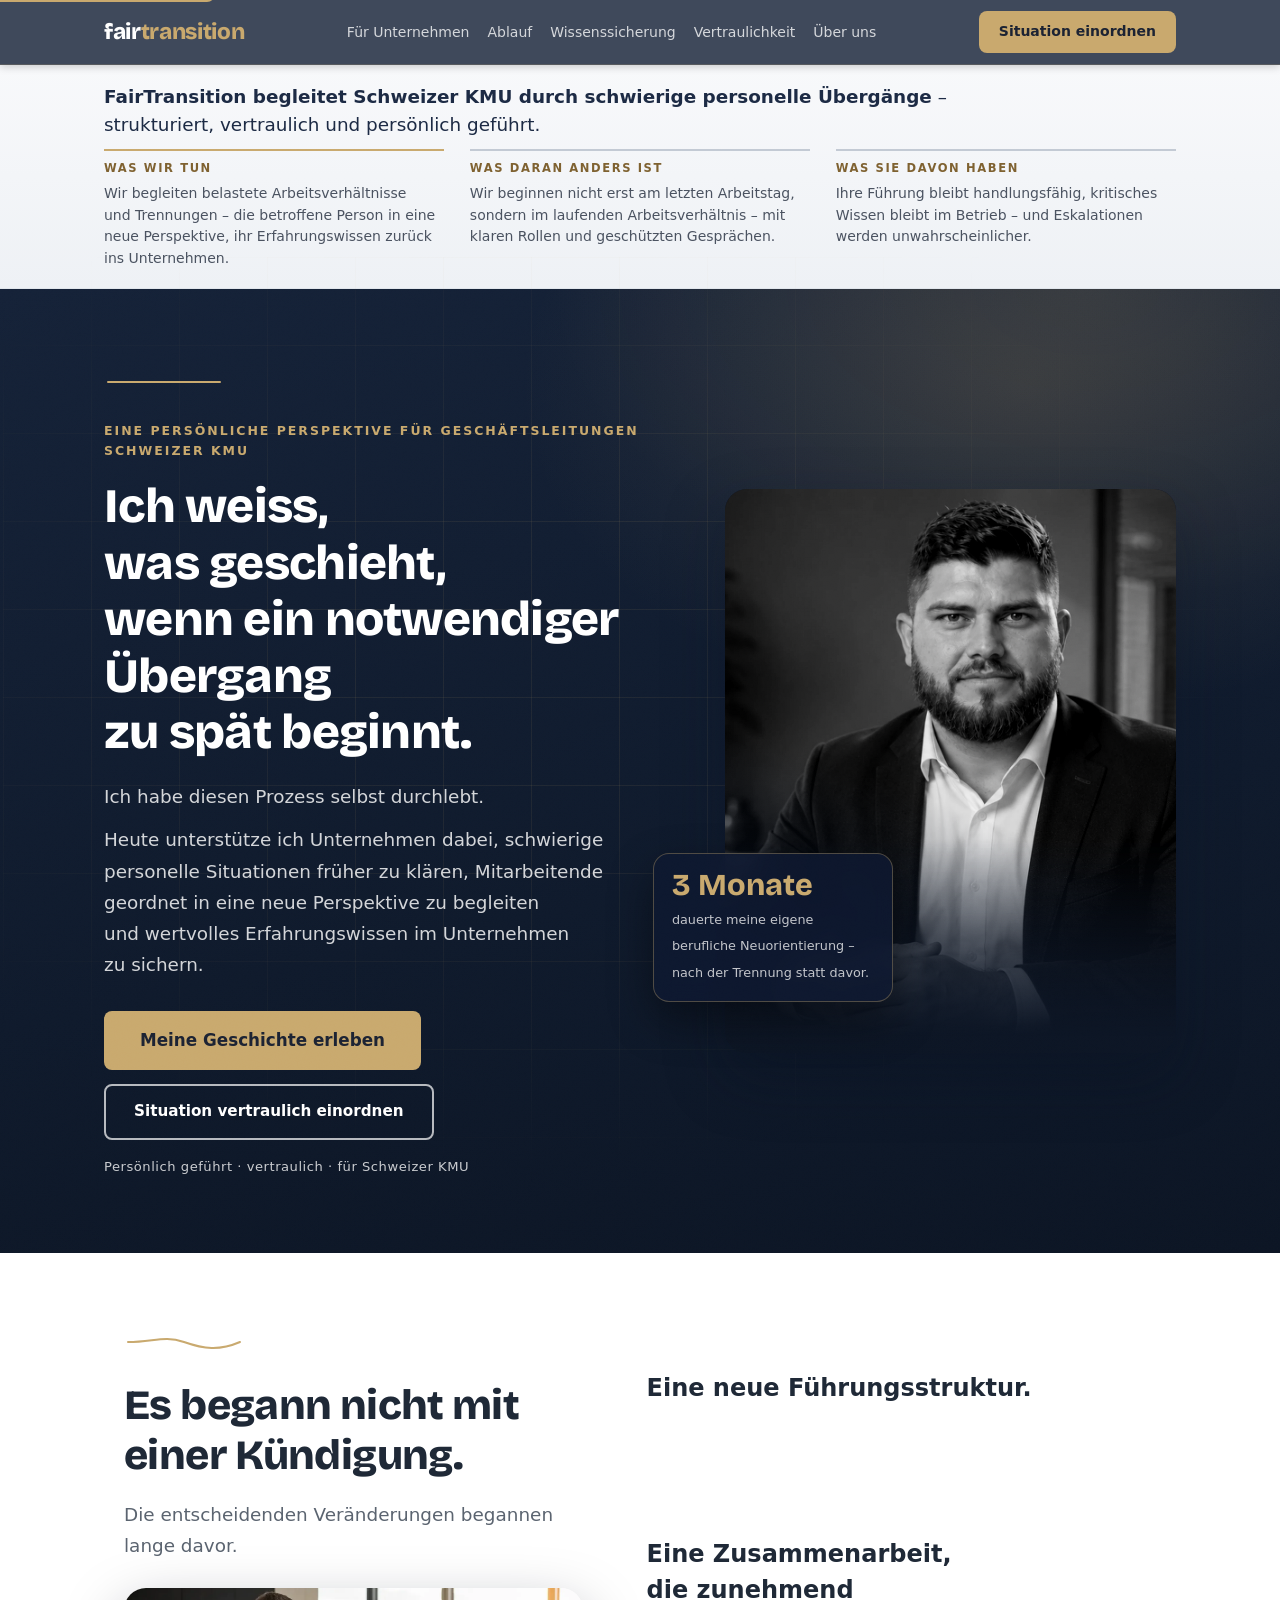
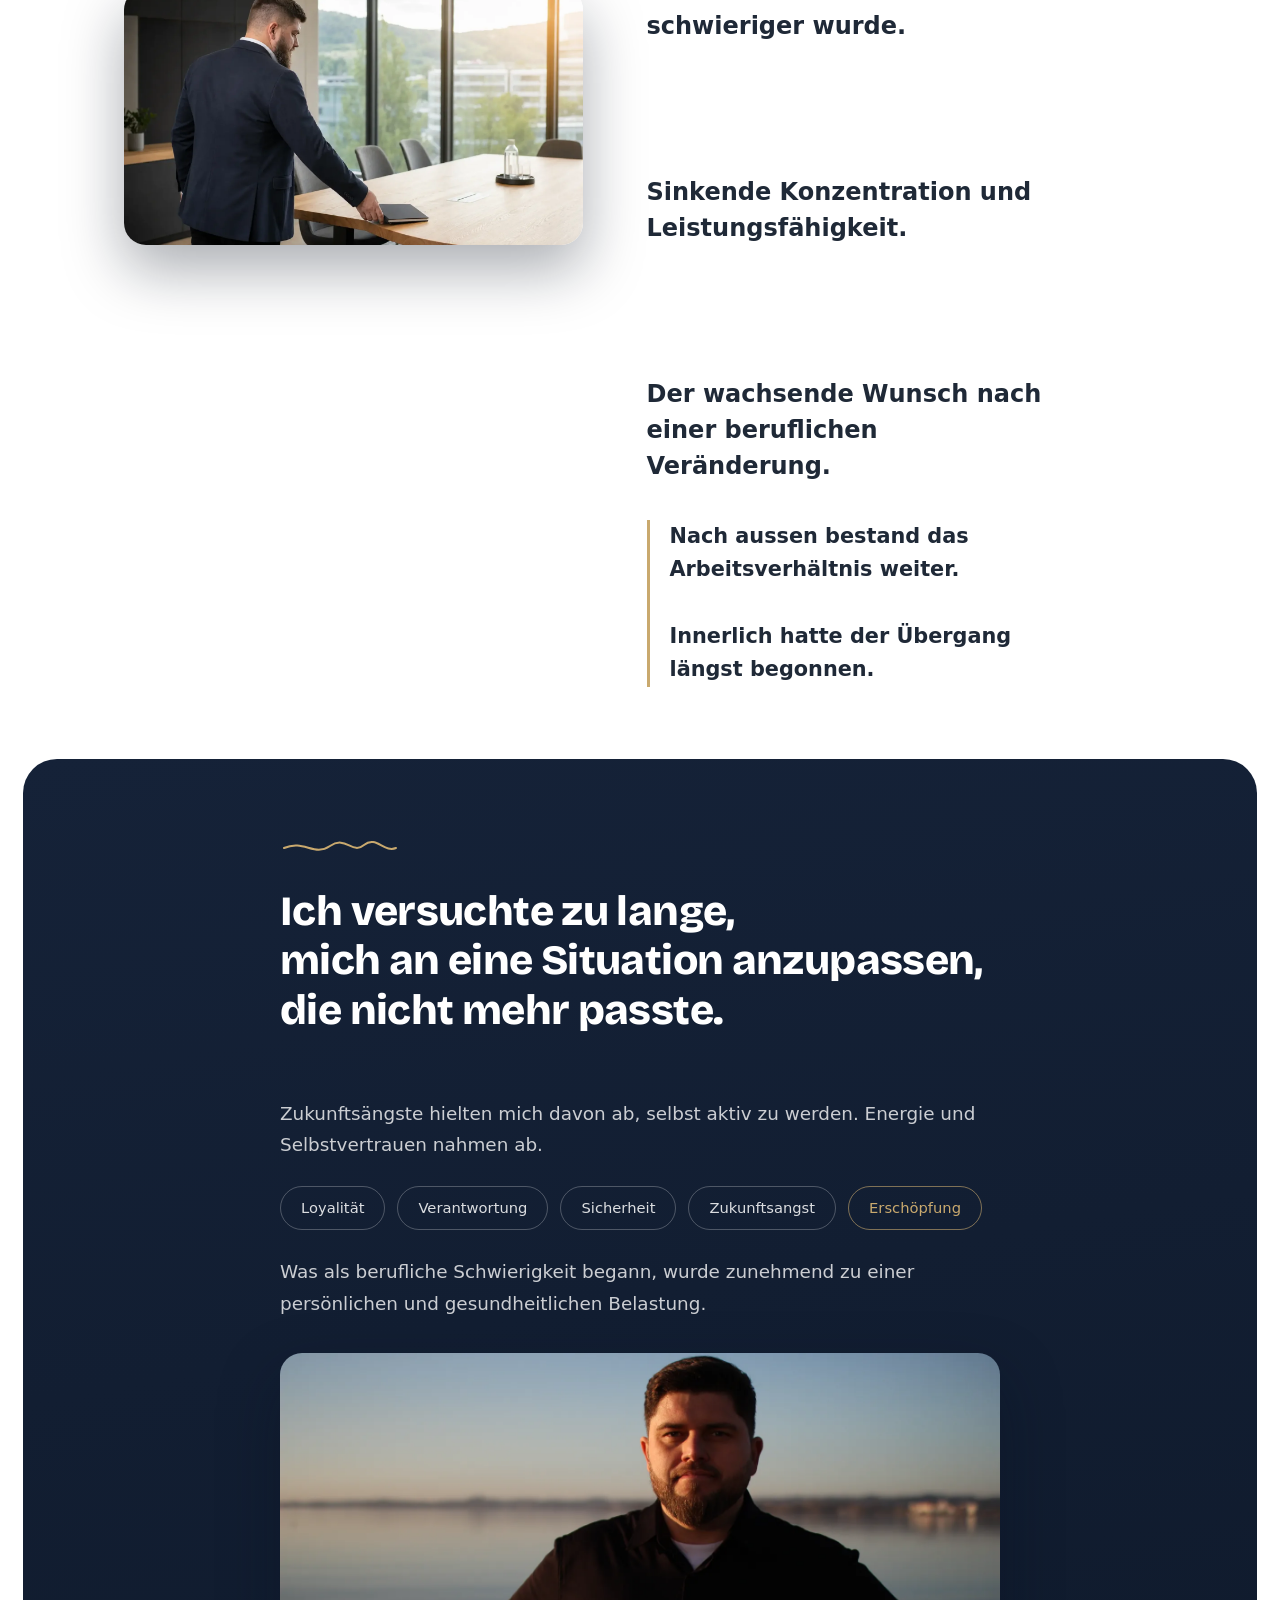
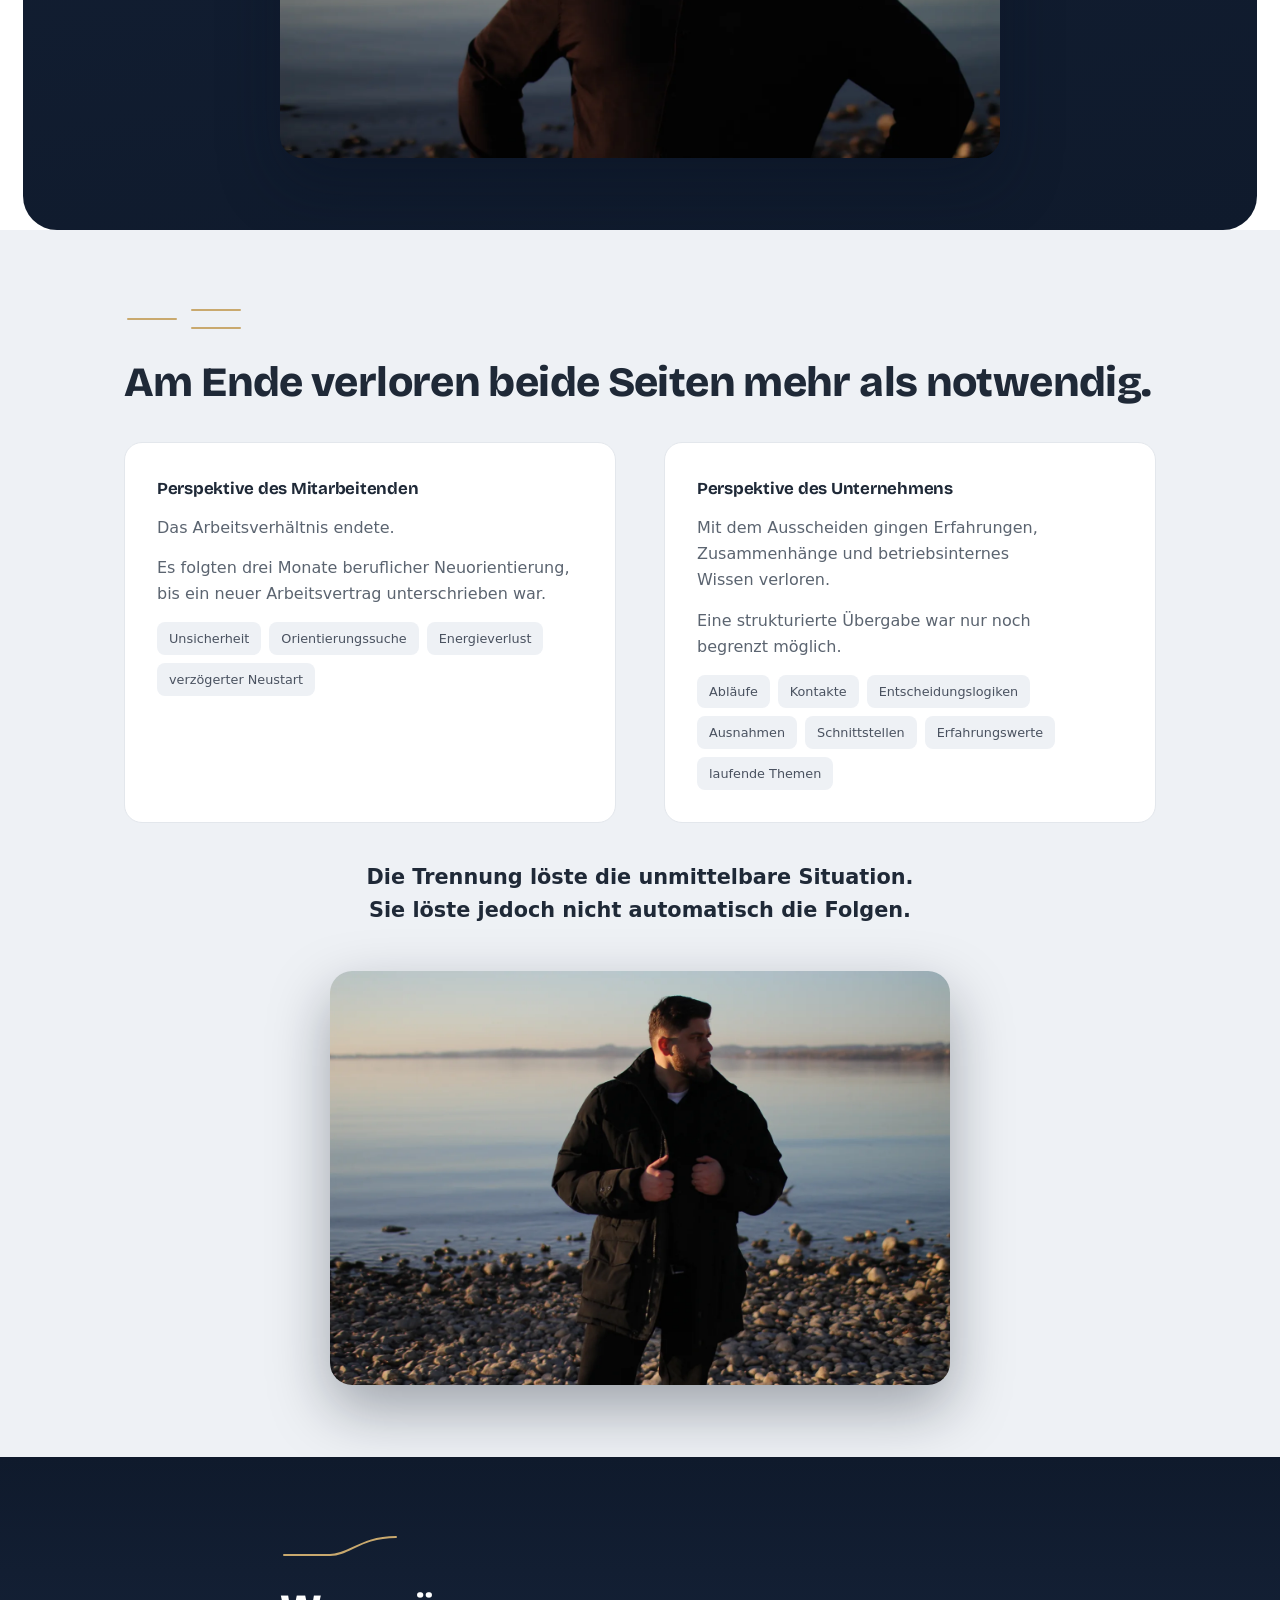
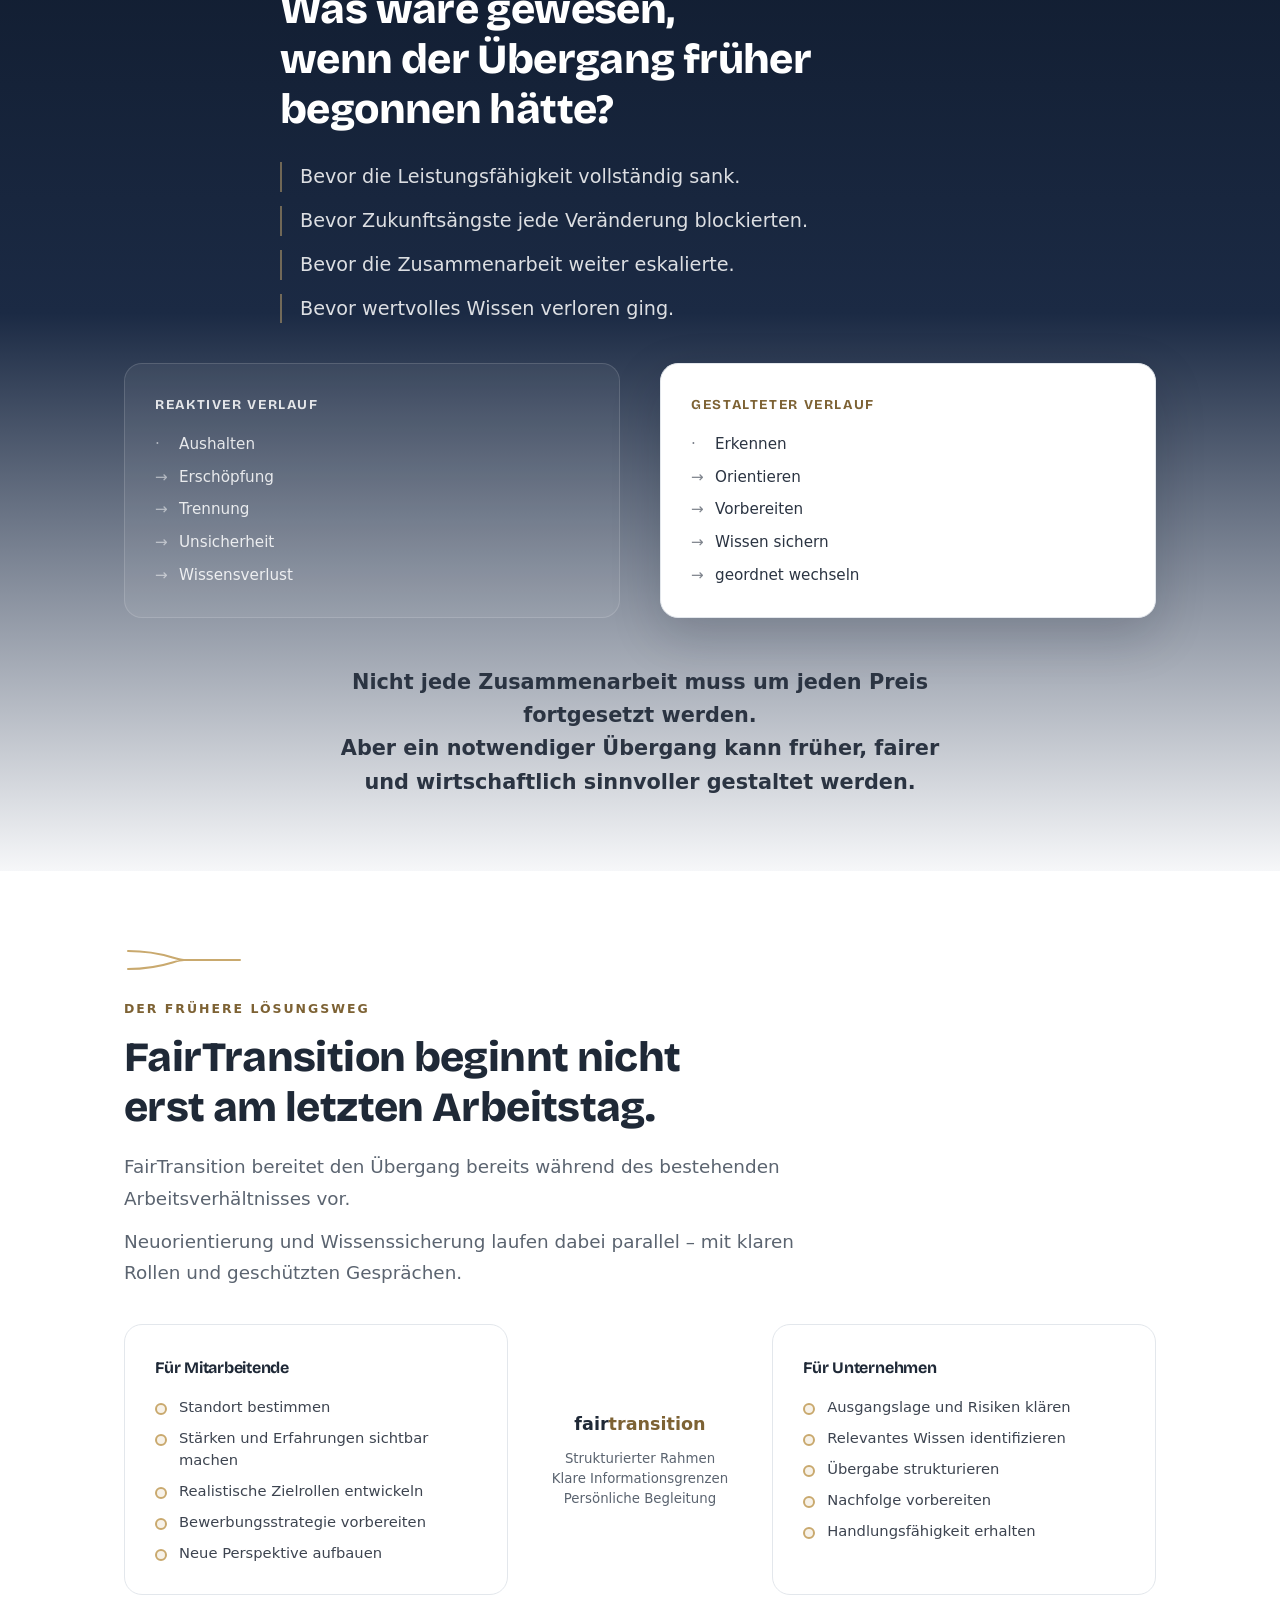
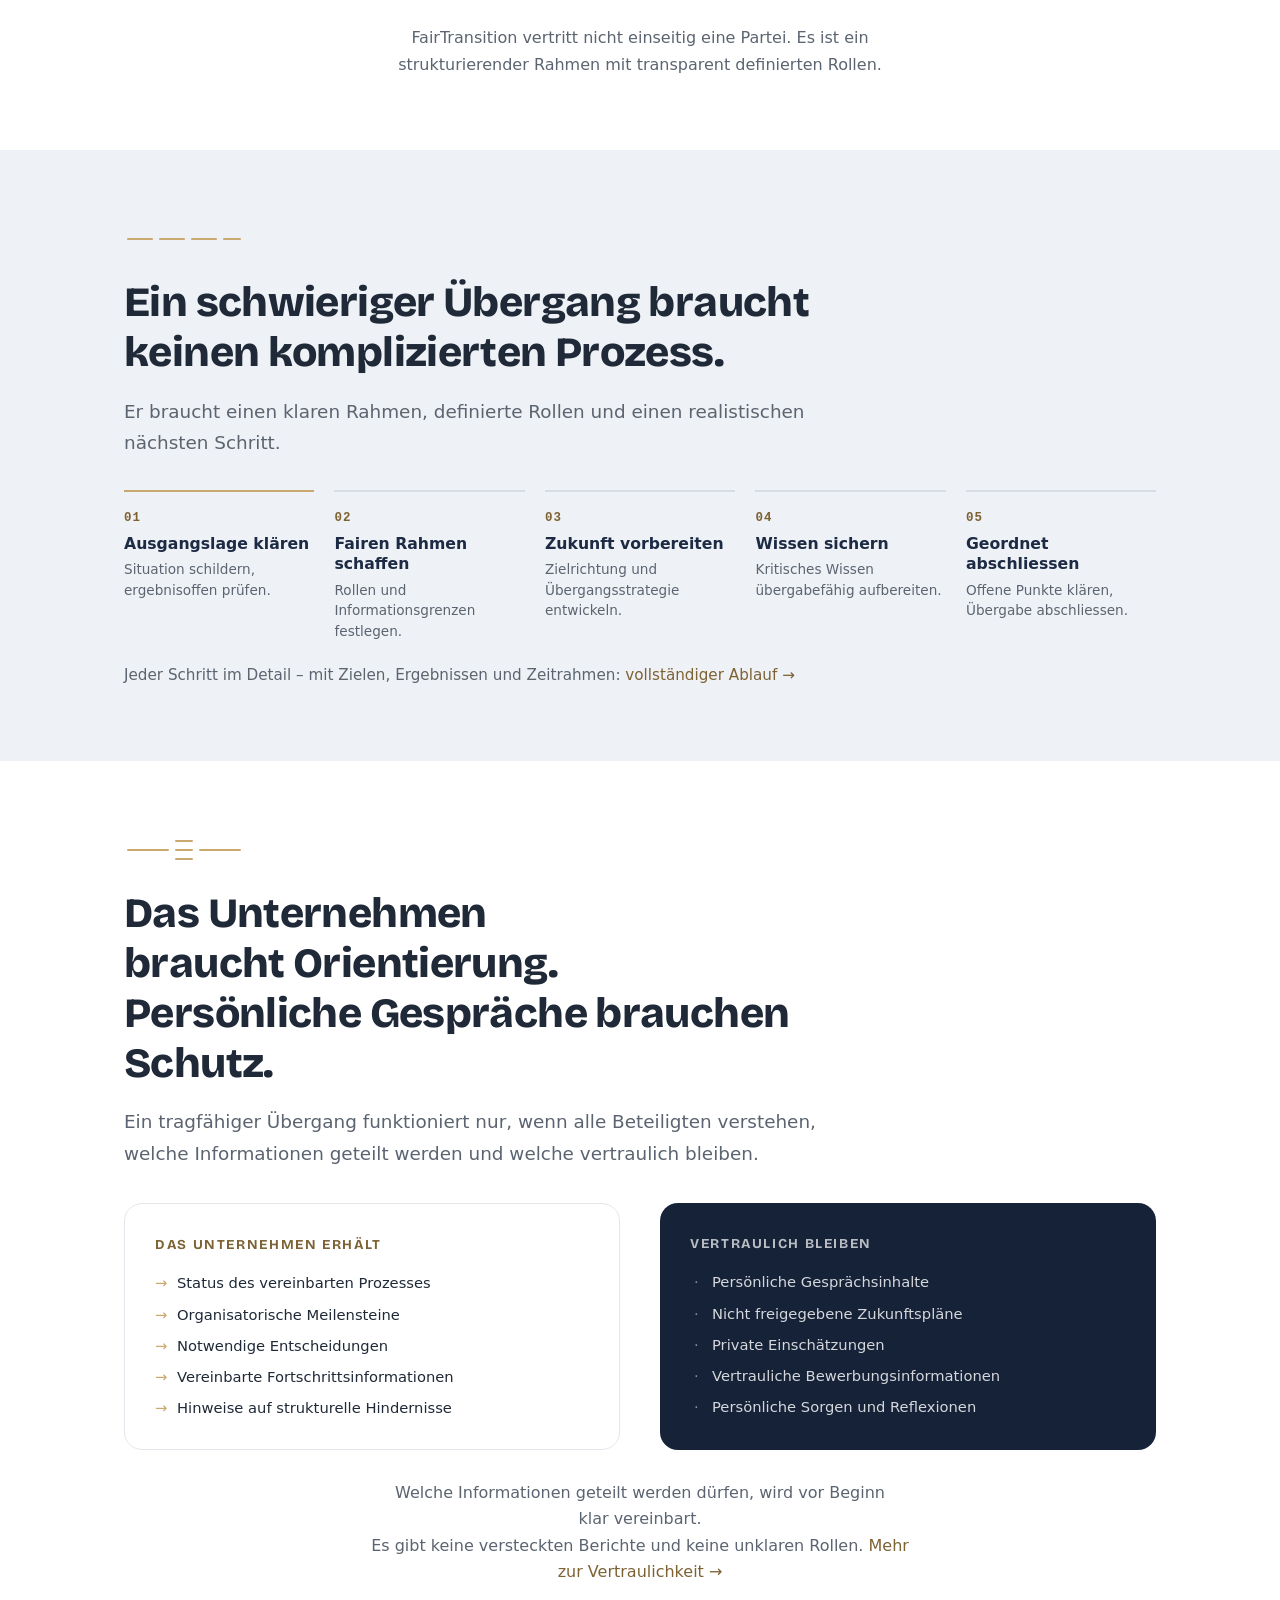
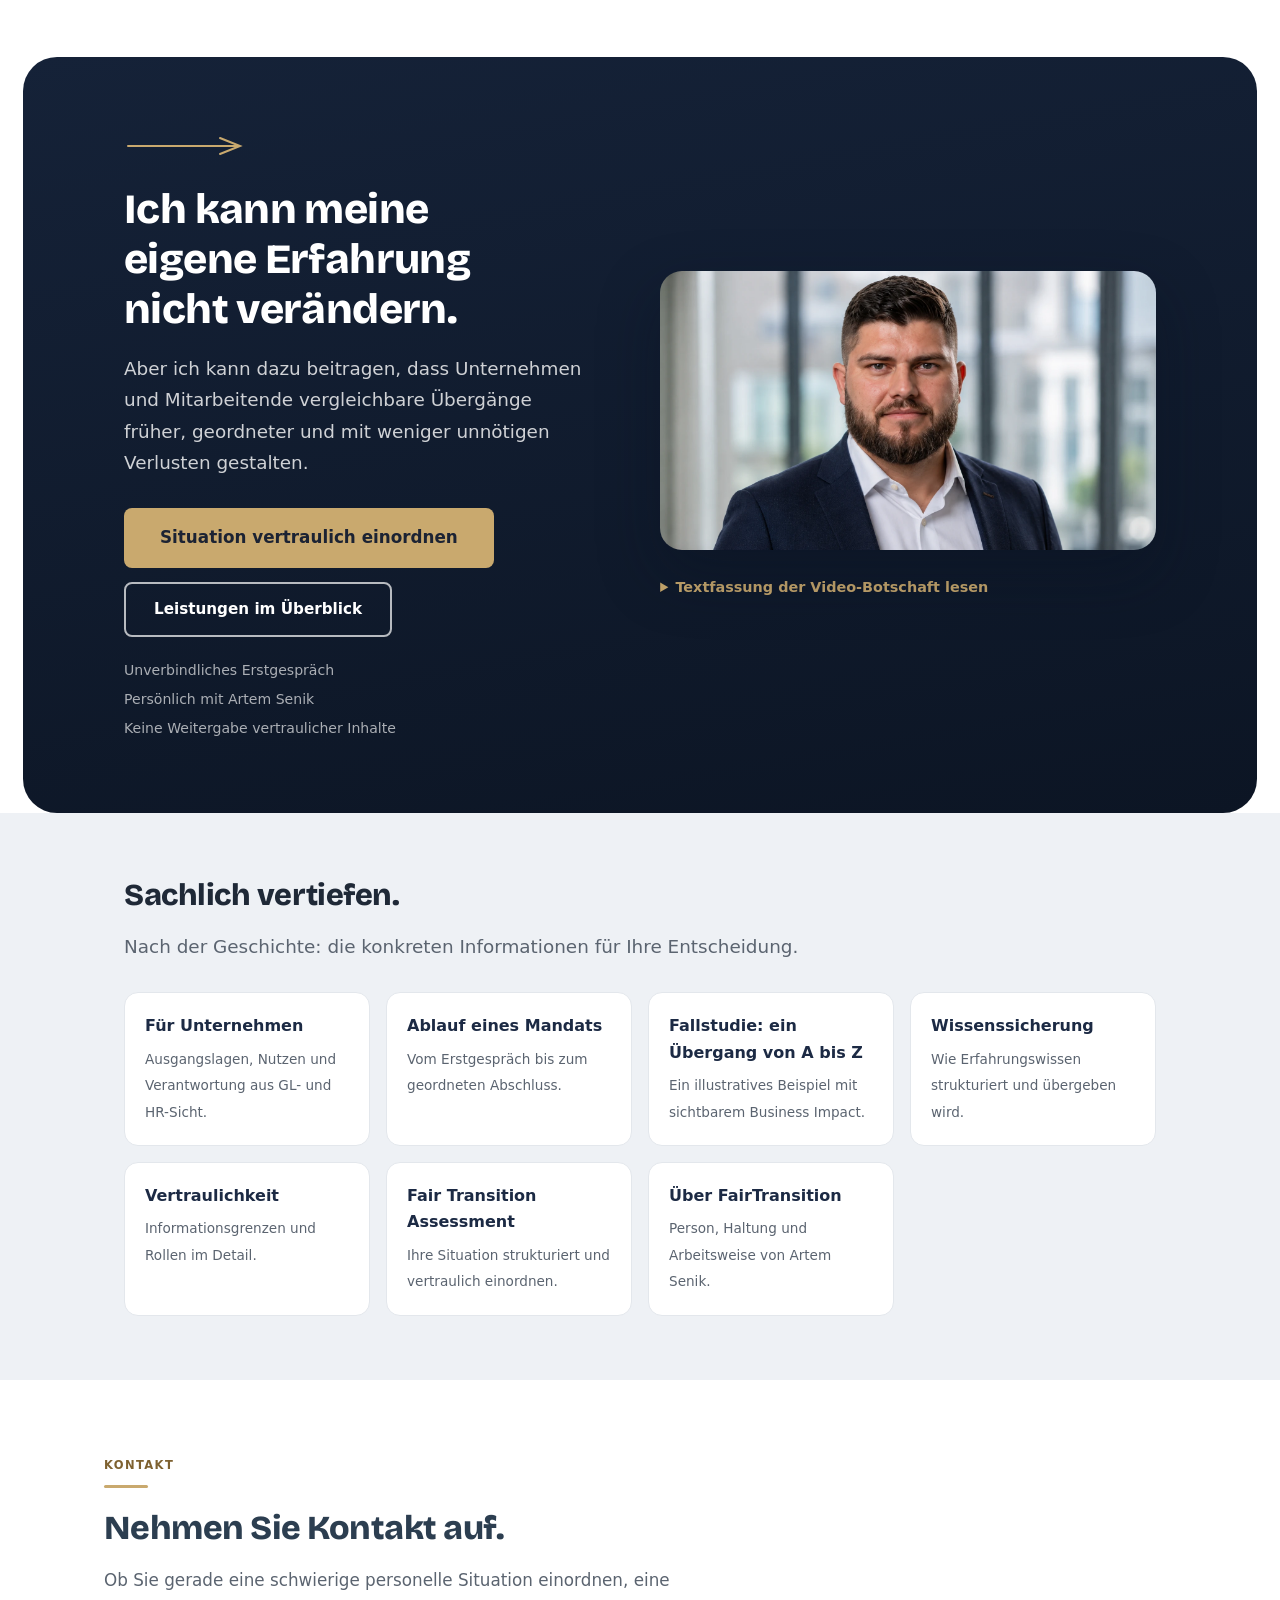
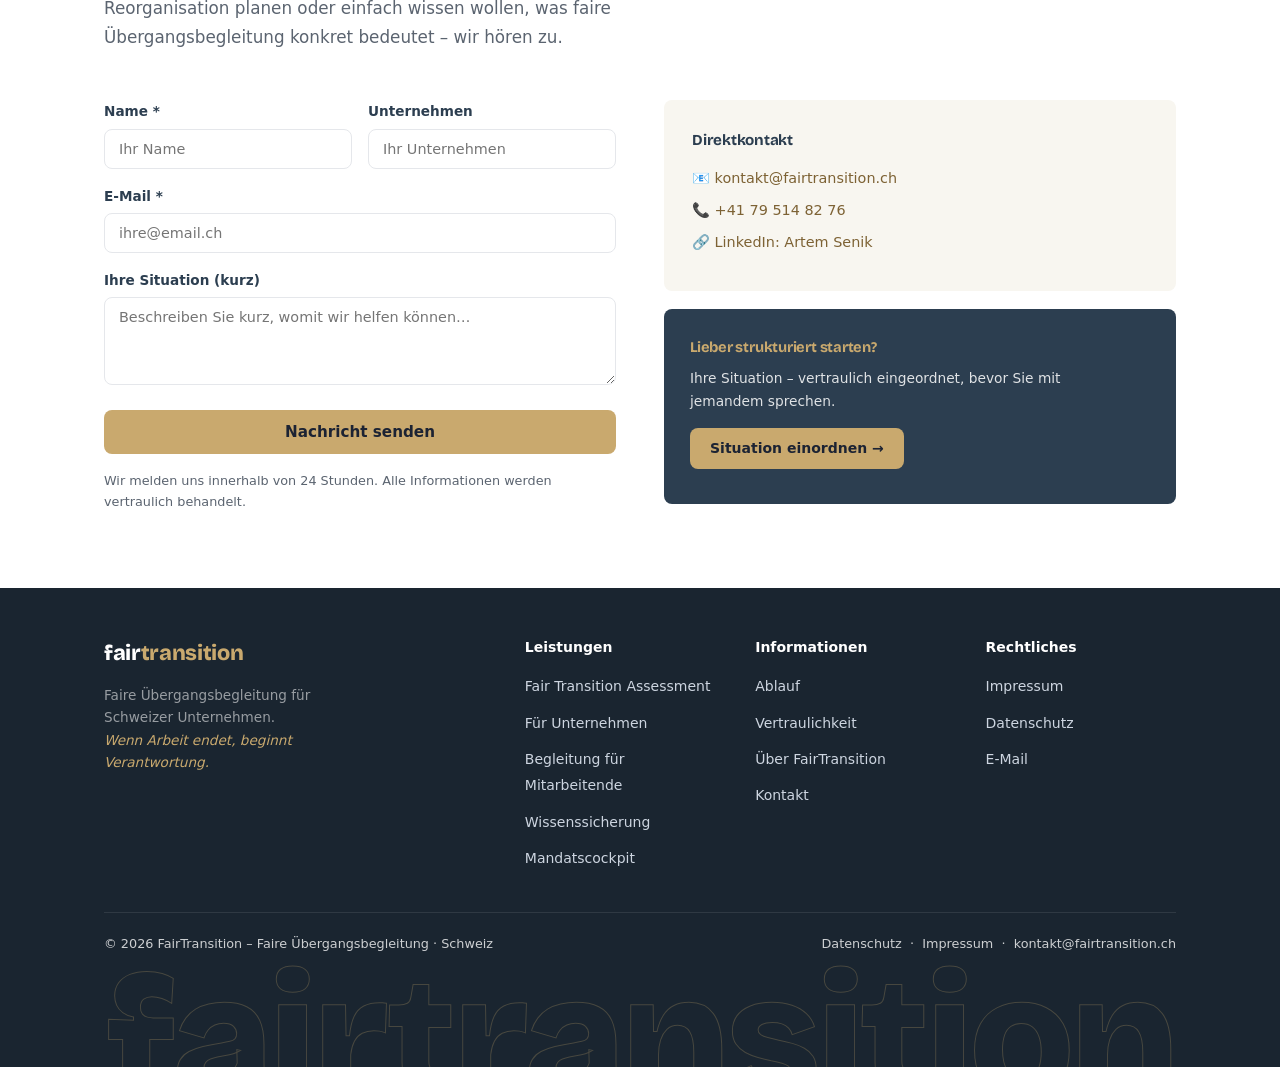
==== commit cdb7e987: "blidbreite und portrait" ====
--- a/index.html
+++ b/index.html
@@ -8,17 +8,17 @@
 <meta name="author" content="Artem Senik – FairTransition">
 <meta name="robots" content="index, follow">
 <meta name="language" content="de-CH">
-<link rel="canonical" href="https://fairtransition.ch/">
+<link rel="canonical" href="https://www.fairtransition.ch/">
 <meta property="og:type" content="website">
-<meta property="og:url" content="https://fairtransition.ch/">
+<meta property="og:url" content="https://www.fairtransition.ch/">
 <meta property="og:site_name" content="FairTransition">
 <meta property="og:title" content="FairTransition | Der Übergang beginnt früher.">
 <meta property="og:description" content="Trennungen lassen sich nicht immer vermeiden. Unnötige Verluste schon. Strukturierte Übergangsbegleitung für Schweizer KMU – aus eigener Erfahrung entstanden.">
 <meta property="og:locale" content="de_CH">
-<meta property="og:image" content="https://fairtransition.ch/media/fairtransition/og-image.webp">
+<meta property="og:image" content="https://www.fairtransition.ch/media/fairtransition/og-image.webp">
 <meta property="og:image:width" content="1200">
 <meta property="og:image:height" content="630">
-<meta name="twitter:image" content="https://fairtransition.ch/media/fairtransition/og-image.webp">
+<meta name="twitter:image" content="https://www.fairtransition.ch/media/fairtransition/og-image.webp">
 <meta name="twitter:card" content="summary">
 <meta name="twitter:title" content="FairTransition | Der Übergang beginnt früher.">
 <meta name="twitter:description" content="Strukturierte Übergangsbegleitung für Schweizer KMU – für GL und HR, bevor eine belastete Situation eskaliert.">
@@ -28,7 +28,7 @@
   "@type": "ProfessionalService",
   "name": "FairTransition",
   "description": "Strukturierte Übergangsbegleitung für Schweizer Unternehmen bei belasteten Arbeitssituationen, Trennungen und Wissenssicherung – für Geschäftsleitung und HR.",
-  "url": "https://fairtransition.ch",
+  "url": "https://www.fairtransition.ch",
   "telephone": "+41795148276",
   "email": "kontakt@fairtransition.ch",
   "founder": { "@type": "Person", "name": "Artem Senik", "sameAs": "https://www.linkedin.com/in/artemsenik/" },
@@ -215,7 +215,7 @@
       </svg>
       <h2 id="jr-h2-3" class="jr-h jr-reveal">Ich versuchte zu lange,<br>mich an eine Situation anzupassen,<br>die nicht mehr passte.</h2>
       <p class="jr-lead jr-reveal">Ich hoffte, dass sich die Zusammenarbeit wieder stabilisieren würde.</p>
-      <p class="jr-lead jr-reveal" style="margin-top:12px">Gleichzeitig hielten mich Zukunftsängste davon ab, selbst aktiv zu werden. Die Belastung nahm zu. Energie, Konzentration und Selbstvertrauen nahmen ab.</p>
+      <p class="jr-lead jr-reveal" style="margin-top:12px">Zukunftsängste hielten mich davon ab, selbst aktiv zu werden. Energie und Selbstvertrauen nahmen ab.</p>
       <div class="jr-terms jr-stagger" aria-label="Innere Begriffe dieser Phase">
         <span>Loyalität</span><span>Verantwortung</span><span>Sicherheit</span><span>Zukunftsangst</span><span>Erschöpfung</span>
       </div>
@@ -335,8 +335,8 @@
     <span class="jr-eyebrow jr-reveal">Der frühere Lösungsweg</span>
     <h2 id="jr-h2-6" class="jr-h jr-reveal">FairTransition beginnt nicht erst am letzten Arbeitstag.</h2>
     <div class="jr-narrow" style="margin-left:0">
-      <p class="jr-lead jr-reveal">FairTransition unterstützt Unternehmen und Mitarbeitende dabei, einen beruflichen Übergang bereits während des bestehenden Arbeitsverhältnisses vorzubereiten.</p>
-      <p class="jr-lead jr-reveal" style="margin-top:12px">Die berufliche Neuorientierung und die Sicherung des Erfahrungswissens können dabei parallel erfolgen – mit klaren Rollen, geschützten Gesprächen und einem strukturierten Vorgehen.</p>
+      <p class="jr-lead jr-reveal">FairTransition bereitet den Übergang bereits während des bestehenden Arbeitsverhältnisses vor.</p>
+      <p class="jr-lead jr-reveal" style="margin-top:12px">Neuorientierung und Wissenssicherung laufen dabei parallel – mit klaren Rollen und geschützten Gesprächen.</p>
     </div>
     <div class="jr-model">
       <div class="jr-model-col jr-reveal">
@@ -378,49 +378,14 @@
       <h2 id="jr-h2-7" class="jr-h jr-reveal">Ein schwieriger Übergang braucht keinen komplizierten Prozess.</h2>
       <p class="jr-lead jr-reveal">Er braucht einen klaren Rahmen, definierte Rollen und einen realistischen nächsten Schritt.</p>
     </div>
-    <div class="jr-proc">
-      <div class="jr-proc-line" aria-hidden="true"></div>
-      <div class="jr-step">
-        <h3><span>01</span>Ausgangslage klären</h3>
-        <p>Die Geschäftsleitung beschreibt die Situation, die bisherigen Entwicklungen und die gewünschten Rahmenbedingungen. Gemeinsam wird geprüft, ob und in welcher Form FairTransition sinnvoll unterstützen kann.</p>
-      </div>
-      <div class="jr-step">
-        <h3><span>02</span>Fairen Rahmen schaffen</h3>
-        <p>Rollen, Ziele, Informationsgrenzen und Verantwortlichkeiten werden transparent festgelegt. Die betroffene Person muss wissen, was vertraulich bleibt und welche organisatorischen Informationen weitergegeben werden.</p>
-      </div>
-      <div class="jr-step">
-        <h3><span>03</span>Berufliche Zukunft vorbereiten</h3>
-        <p>Erfahrungen, Kompetenzen, Interessen und realistische Zielrichtungen werden strukturiert. Darauf aufbauend entsteht eine konkrete Bewerbungs- und Übergangsstrategie.</p>
-      </div>
-      <div class="jr-step">
-        <h3><span>04</span>Wissen und Übergabe sichern</h3>
-        <p>Wichtige Abläufe, Entscheidungslogiken, Kontakte, Sonderfälle und laufende Themen werden identifiziert. Das Wissen wird so aufbereitet, dass Nachfolge und Team tatsächlich damit arbeiten können.</p>
-      </div>
-      <div class="jr-step">
-        <h3><span>05</span>Übergang geordnet abschliessen</h3>
-        <p>Die nächsten Schritte werden koordiniert, offene Punkte geklärt und die Übergabe nachvollziehbar abgeschlossen. Ziel ist ein Übergang, der für beide Seiten Klarheit und Handlungsfähigkeit schafft.</p>
-      </div>
-    </div>
-    <figure class="jr-media jr-ratio-32 jr-reveal" data-media-key="knowledgeTransferPhoto" style="max-width:680px;margin:48px auto 0">
-      <div class="jr-ph">
-        <span class="jr-ph-badge">
-          <svg width="14" height="14" viewBox="0 0 24 24" fill="none" stroke="currentColor" stroke-width="2"><rect x="3" y="3" width="18" height="18" rx="3"/><circle cx="9" cy="9" r="2"/><path d="M21 15l-5-5-9 9"/></svg>
-          PERSÖNLICHES FOTO ZUM WISSENSTRANSFER – SPÄTER HOCHLADEN
-        </span>
-        <p class="jr-ph-purpose"><strong>Zweck:</strong> Der zweite Teil des Modells wird sichtbar – wertvolles Wissen bleibt im Unternehmen nutzbar.</p>
-        <details class="jr-ph-notes">
-          <summary>Mögliche Motive</summary>
-          <ul>
-            <li>Artem strukturiert Notizen an einem Tisch; geordnete Karten oder Prozessbausteine</li>
-            <li>Notizbuch, Laptop und strukturierte Übersicht; Hände beim Ordnen von Informationen</li>
-            <li>Whiteboard mit abstrakten, nicht vertraulichen Prozessbegriffen</li>
-            <li>Keine realen Firmendaten, keine Namen, keine Handschlag-Szene</li>
-            <li>Querformat 3:2, als WebP</li>
-          </ul>
-        </details>
-        <span class="jr-ph-file">media/fairtransition/05-knowledge-transfer.webp</span>
-      </div>
-    </figure>
+    <ol class="jr-proc-compact jr-stagger">
+      <li class="jr-pc-item"><span class="jr-pc-n">01</span><strong>Ausgangslage klären</strong><span>Situation schildern, ergebnisoffen prüfen.</span></li>
+      <li class="jr-pc-item"><span class="jr-pc-n">02</span><strong>Fairen Rahmen schaffen</strong><span>Rollen und Informationsgrenzen festlegen.</span></li>
+      <li class="jr-pc-item"><span class="jr-pc-n">03</span><strong>Zukunft vorbereiten</strong><span>Zielrichtung und Übergangsstrategie entwickeln.</span></li>
+      <li class="jr-pc-item"><span class="jr-pc-n">04</span><strong>Wissen sichern</strong><span>Kritisches Wissen übergabefähig aufbereiten.</span></li>
+      <li class="jr-pc-item"><span class="jr-pc-n">05</span><strong>Geordnet abschliessen</strong><span>Offene Punkte klären, Übergabe abschliessen.</span></li>
+    </ol>
+    <p class="jr-lead jr-reveal" style="margin-top:22px;font-size:.95rem">Jeder Schritt im Detail – mit Zielen, Ergebnissen und Zeitrahmen: <a href="ablauf.html">vollständiger Ablauf →</a></p>
   </div>
 </section>
 
--- a/css/modern.css
+++ b/css/modern.css
@@ -322,19 +322,50 @@
 /* ══ Loop · Bildband für Unterseiten (Bildpaket 2026-07-19) ══
    Ruhiges Vollbreiten-Bild direkt unter dem sub-hero. Editoriale
    Anmutung, dezenter Navy-Verlauf an den Kanten für Textnähe. */
-.ft-band{position:relative;width:100%;margin:0;background:#0d1626;overflow:hidden}
-.ft-band img{display:block;width:100%;height:clamp(220px,34vw,440px);
-  object-fit:cover;object-position:center}
-.ft-band::after{content:"";position:absolute;inset:0;pointer-events:none;
-  background:linear-gradient(180deg,rgba(13,22,38,.28),transparent 22%,transparent 78%,rgba(13,22,38,.32))}
-.ft-band figcaption{position:absolute;left:0;right:0;bottom:0;
-  padding:14px clamp(20px,4vw,48px);font-size:.82rem;color:rgba(255,255,255,.82);
-  background:linear-gradient(0deg,rgba(12,21,36,.72),transparent);z-index:1}
+.ft-band{position:relative;margin:clamp(24px,4vh,44px) auto;padding-inline:20px;
+  max-width:1180px;background:transparent;overflow:visible}
+.ft-band-inner{position:relative;border-radius:clamp(14px,1.6vw,22px);overflow:hidden;
+  background:#0d1626;box-shadow:0 22px 60px rgba(10,18,32,.20)}
+.ft-band img{display:block;width:100%;aspect-ratio:16/9;height:auto;
+  object-fit:cover;object-position:center 38%}
+.ft-band-inner::after{content:"";position:absolute;inset:0;pointer-events:none;
+  background:linear-gradient(0deg,rgba(12,21,36,.55),transparent 42%)}
+.ft-band figcaption{position:absolute;left:0;right:0;bottom:0;z-index:1;
+  padding:14px clamp(16px,2.4vw,26px);font-size:.84rem;line-height:1.5;
+  color:rgba(255,255,255,.9)}
+@media (max-width:600px){
+  .ft-band img{aspect-ratio:4/3}
+  .ft-band figcaption{font-size:.78rem;padding:12px 16px}
+}
 @media (prefers-reduced-motion:no-preference){
   @supports(animation-timeline:view()){
     .ft-band img{animation:ft-band-drift linear both;
       animation-timeline:view();animation-range:entry 0% exit 100%}
-    @keyframes ft-band-drift{from{transform:scale(1.06) translateY(-1.5%)}
-      to{transform:scale(1.06) translateY(1.5%)}}
-  }
-}
+    @keyframes ft-band-drift{from{transform:scale(1.05) translateY(-1.2%)}
+      to{transform:scale(1.05) translateY(1.2%)}}
+  }
+}
+
+/* ══ Prozessgrafiken (SVG-Infografiken, Paket v1.0.0) ══════════
+   Als <img src="*.svg"> eingebunden: scharf auf jedem Display,
+   ~5 KB pro Grafik, eigenes title/desc im SVG (screenreaderfähig).
+   Auf schmalen Viewports wird die Grafik nicht beschnitten,
+   sondern skaliert; die Kernaussage steht zusätzlich als Text
+   in der Bildunterschrift. */
+.process-visual{margin:clamp(28px,5vh,56px) auto 0;max-width:900px}
+.process-visual img{display:block;width:100%;height:auto;
+  border-radius:clamp(12px,1.5vw,20px);background:var(--white);
+  border:1px solid #e3e7ec}
+.process-visual figcaption{margin-top:12px;font-size:.85rem;line-height:1.6;
+  color:var(--gray);max-width:720px}
+.process-visual figcaption b{color:var(--ochre-ink,#7E6130);font-weight:600}
+:is(.jr-dark,.jr-invite,.sub-hero,.fc-dark,.fc-impact) .process-visual img{
+  background:rgba(255,255,255,.96);border-color:rgba(255,255,255,.18)}
+:is(.jr-dark,.jr-invite,.fc-dark,.fc-impact) .process-visual figcaption{
+  color:rgba(255,255,255,.75)}
+:is(.jr-dark,.jr-invite,.fc-dark,.fc-impact) .process-visual figcaption b{color:var(--ochre)}
+@media (max-width:600px){
+  .process-visual{margin-top:24px}
+  .process-visual figcaption{font-size:.82rem}
+}
+.pv-src{display:inline-block;margin-top:4px;font-size:.78rem;opacity:.75;font-style:italic}
--- a/css/journey.css
+++ b/css/journey.css
@@ -6,7 +6,7 @@
    ══════════════════════════════════════════════════════════════ */
 
 /* ── Grundrhythmus der Stationen ── */
-.jr-station{padding:clamp(72px,12vh,140px) 20px;position:relative}
+.jr-station{padding:clamp(52px,8vh,96px) 20px;position:relative}
 .jr-station .container{max-width:1080px}
 .jr-narrow{max-width:720px;margin-inline:auto}
 .jr-eyebrow{display:block;font-size:.78rem;font-weight:700;letter-spacing:.16em;
@@ -79,7 +79,7 @@
 .jr-story-grid{display:grid;grid-template-columns:minmax(300px,.9fr) minmax(0,1fr);
   gap:clamp(28px,5vw,72px);align-items:start}
 .jr-sticky{position:sticky;top:96px}
-.jr-seq{display:flex;flex-direction:column;gap:min(22vh,190px);padding:8vh 0 6vh}
+.jr-seq{display:flex;flex-direction:column;gap:min(15vh,130px);padding:5vh 0 4vh}
 .jr-seq p{font-size:clamp(1.15rem,2vw,1.5rem);line-height:1.5;font-weight:600;max-width:420px}
 html.js .jr-seq p{opacity:.5;transform:translateY(10px);
   transition:opacity .5s ease,transform .5s ease}
@@ -144,7 +144,7 @@
   background:linear-gradient(#d8dde4,#d8dde4)}
 .jr-proc-line{position:absolute;left:14px;top:6px;width:2px;background:var(--ochre);
   height:0;transition:height .5s linear}
-.jr-step{position:relative;padding-bottom:44px}
+.jr-step{position:relative;padding-bottom:32px}
 .jr-step:last-child{padding-bottom:0}
 .jr-step::before{content:"";position:absolute;left:-35px;top:4px;width:16px;height:16px;
   border-radius:50%;background:var(--white);border:3px solid #c3cad4;transition:border-color .4s}
@@ -262,3 +262,21 @@
   .ft-clarity-echo .ft-clarity-item{padding-top:10px}
   .ft-clarity-echo .ft-clarity-item p{font-size:.9rem}
 }
+
+/* Station 7 – kompakte Prozessreihe (Detail auf ablauf.html) */
+.jr-proc-compact{list-style:none;margin:32px 0 0;padding:0;
+  display:grid;grid-template-columns:repeat(5,1fr);gap:clamp(12px,1.6vw,22px)}
+.jr-pc-item{position:relative;padding-top:16px;border-top:2px solid #d8dde4;
+  display:flex;flex-direction:column;gap:5px}
+.jr-pc-item:first-child{border-top-color:var(--ochre)}
+.jr-pc-n{font-family:ui-monospace,monospace;font-size:.78rem;color:var(--ochre-ink,#7E6130);
+  font-weight:700;letter-spacing:.08em}
+.jr-pc-item strong{font-size:.98rem;line-height:1.3;color:#1c2a44}
+.jr-pc-item span:last-child{font-size:.85rem;line-height:1.5;color:var(--gray)}
+@media (max-width:900px){
+  .jr-proc-compact{grid-template-columns:repeat(2,1fr)}
+}
+@media (max-width:520px){
+  .jr-proc-compact{grid-template-columns:1fr;gap:14px}
+  .jr-pc-item{padding-top:12px}
+}
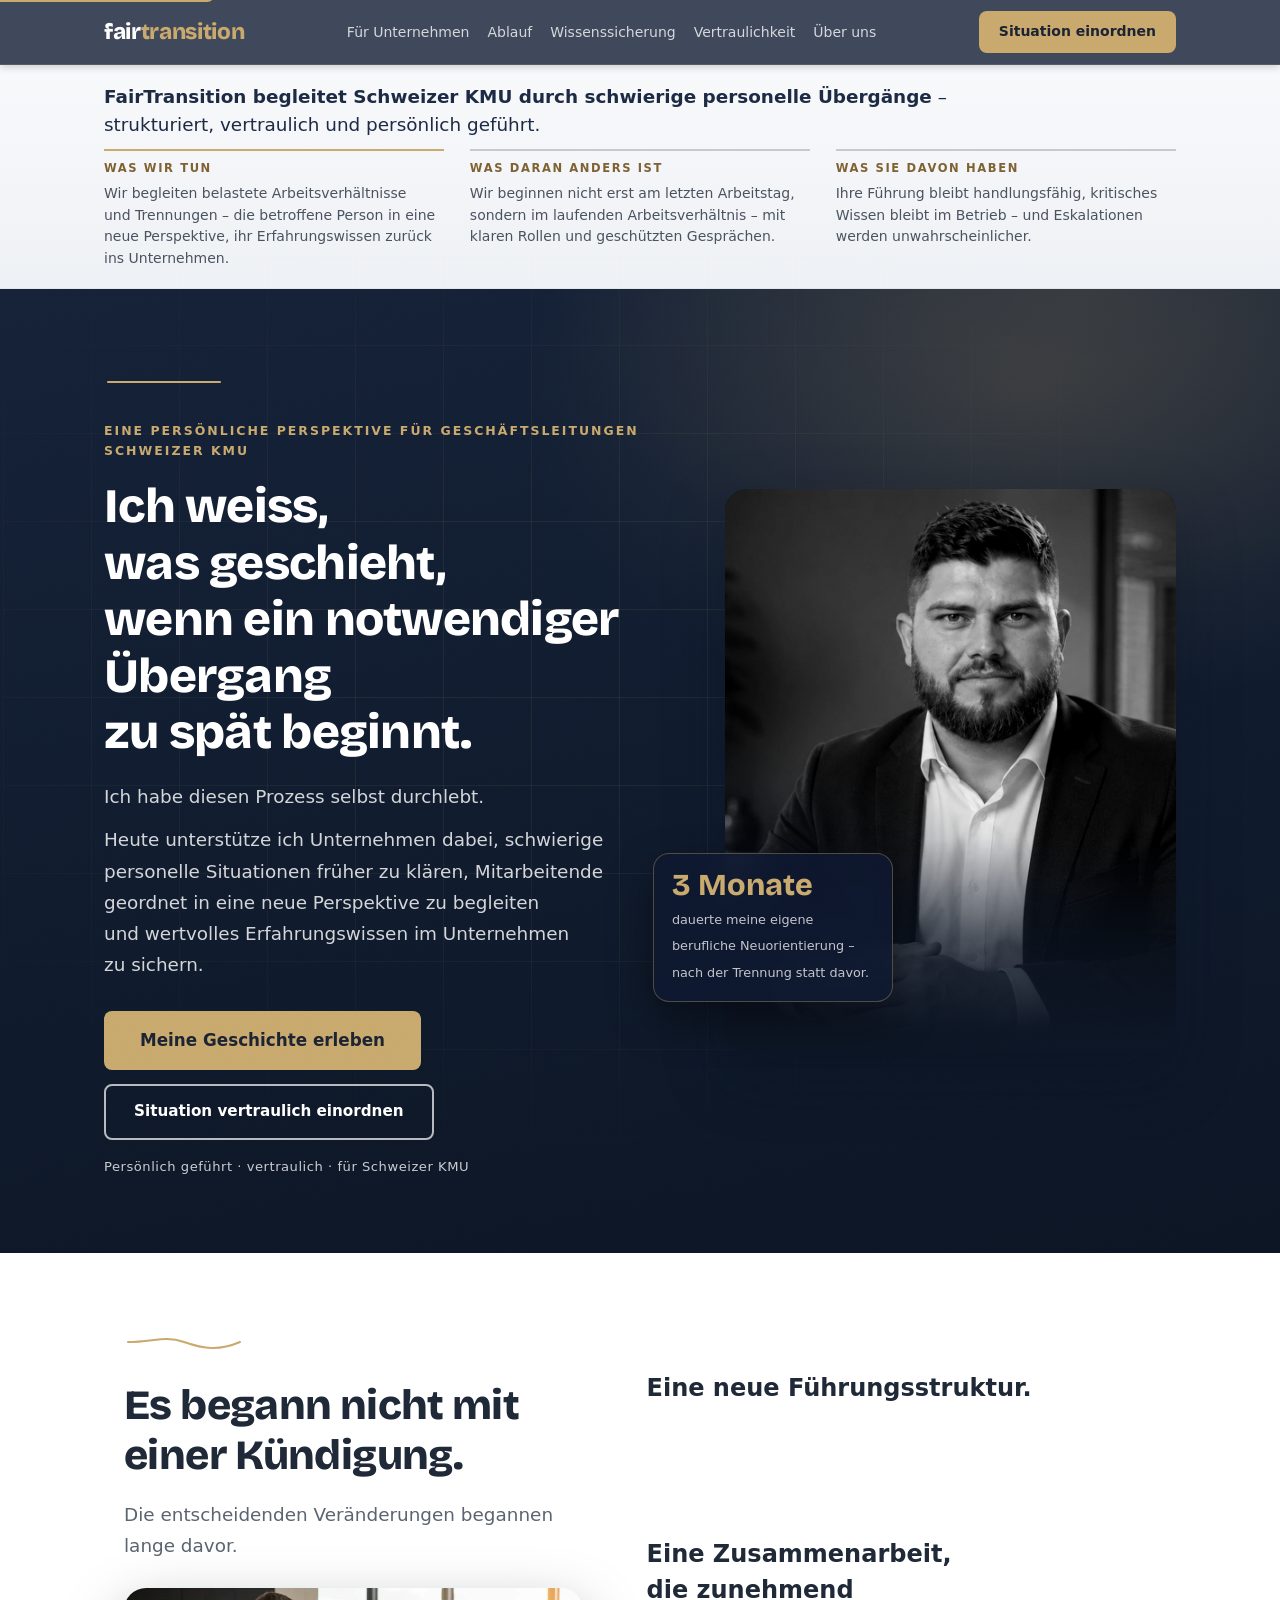
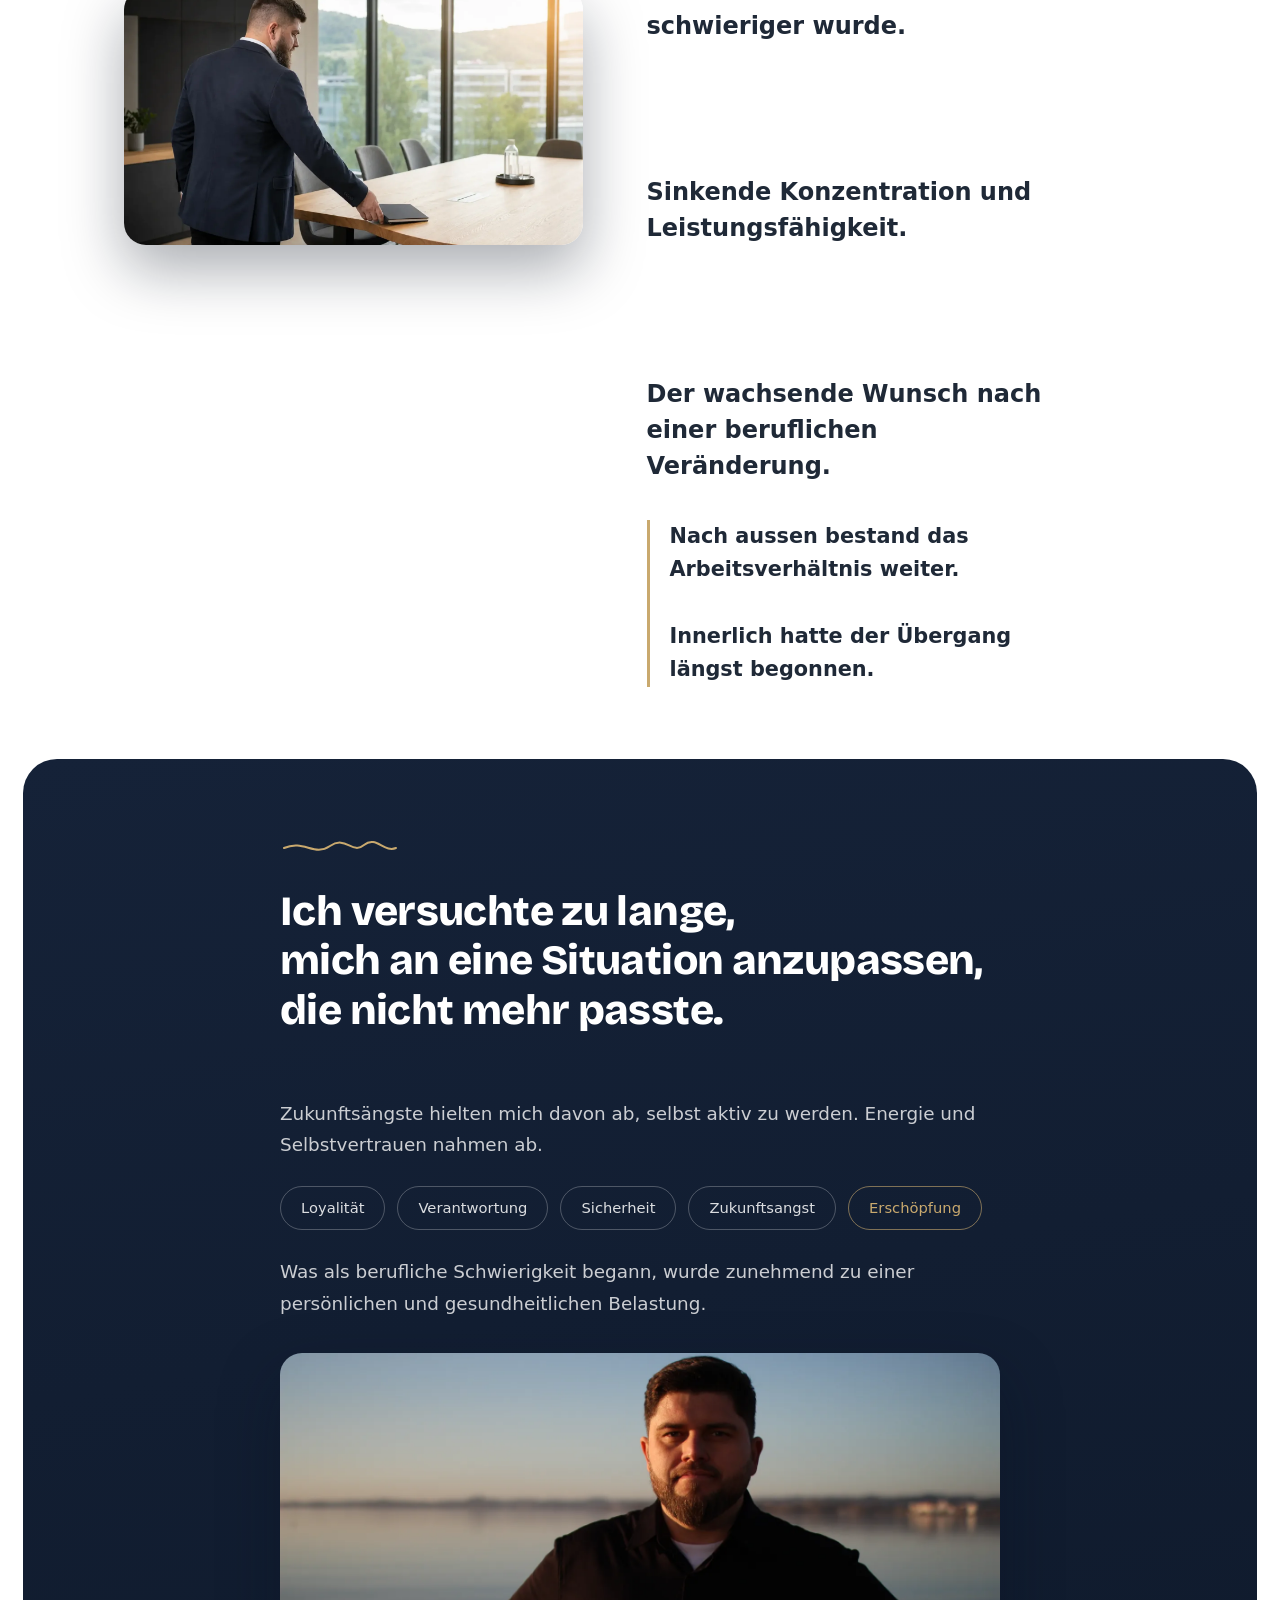
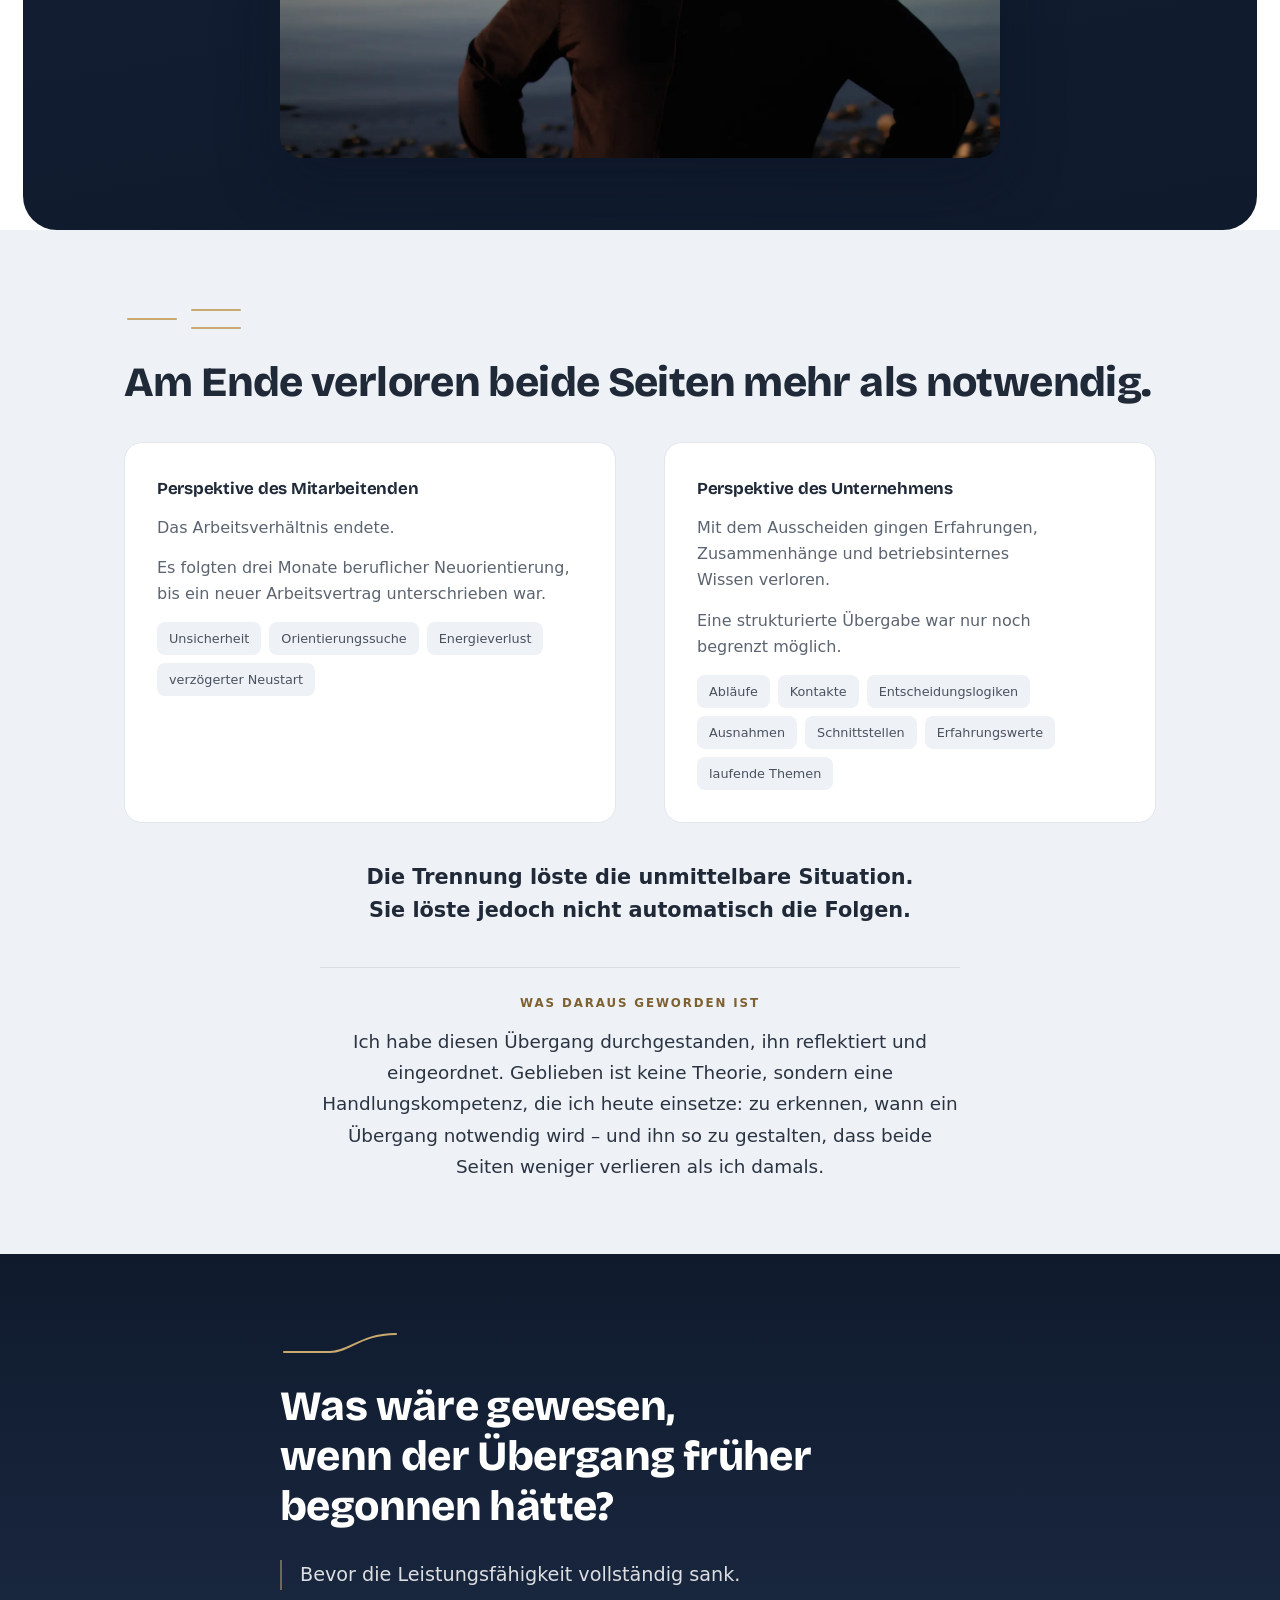
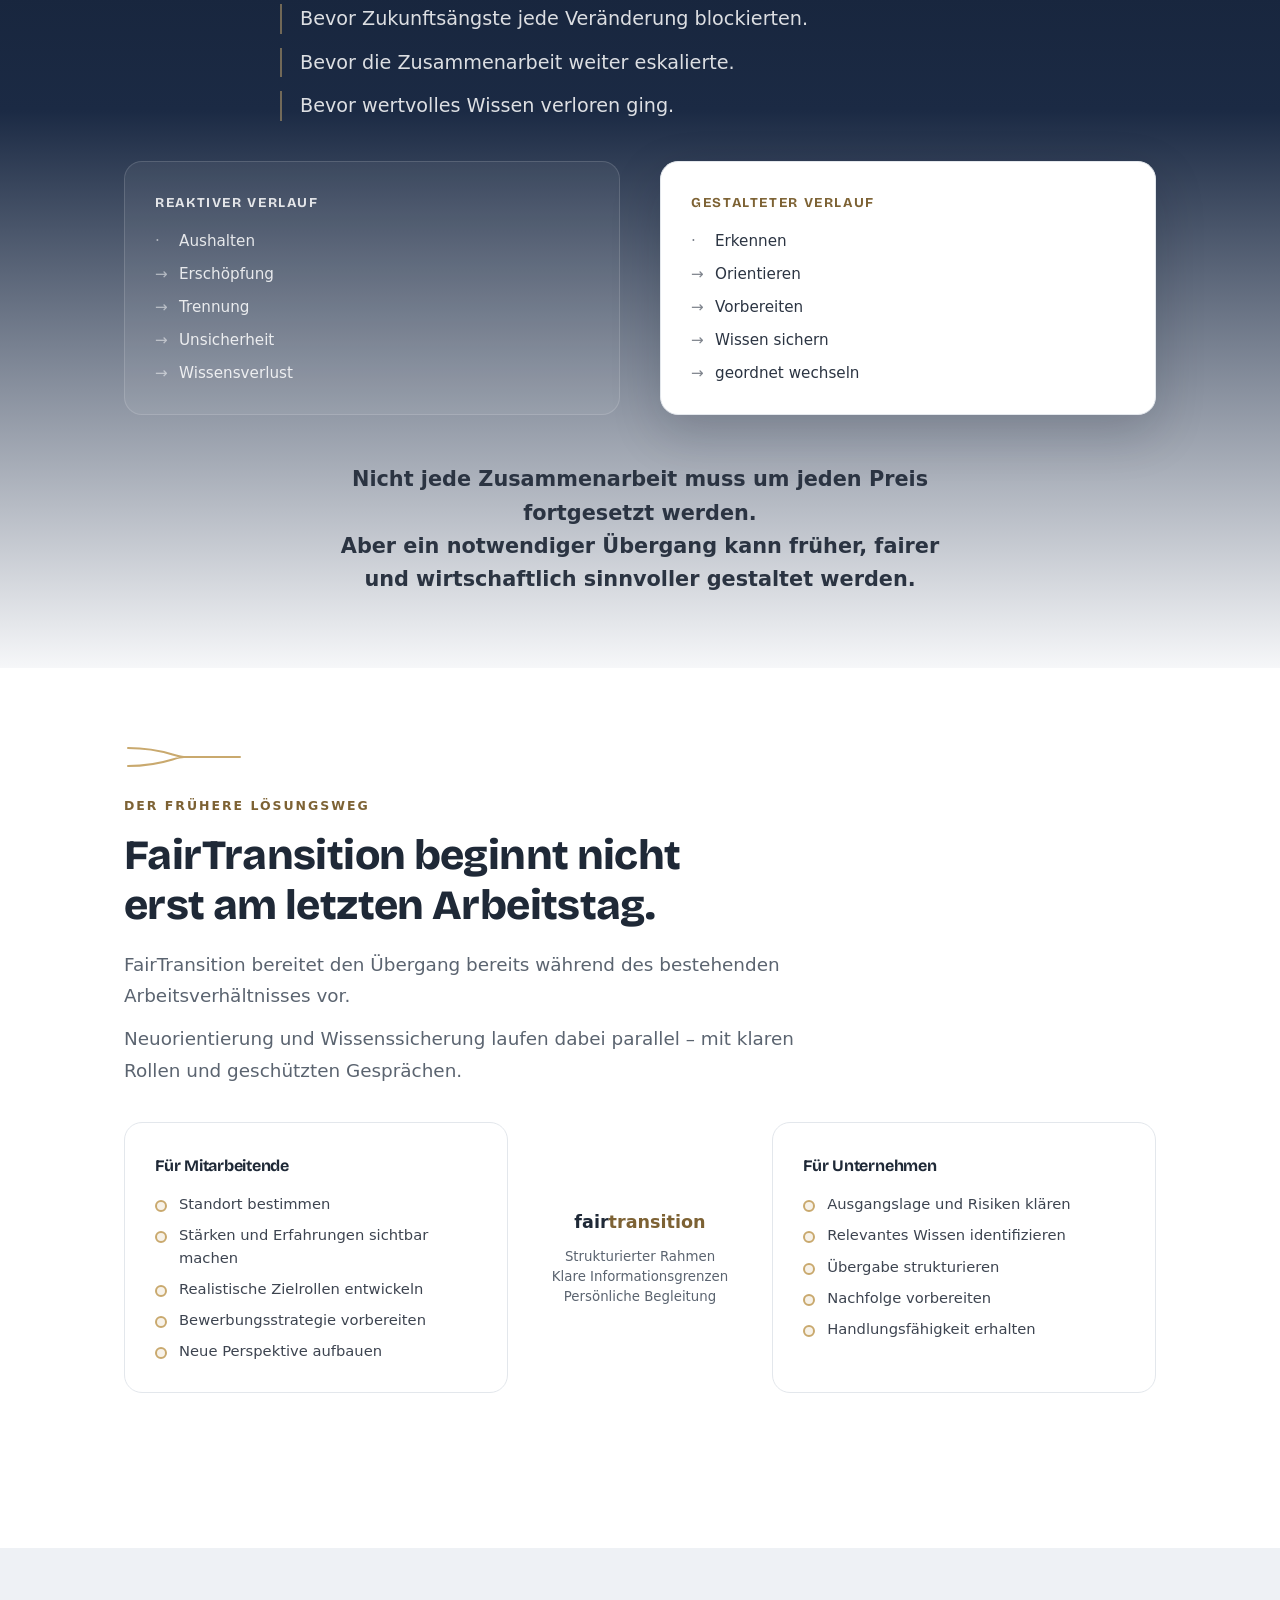
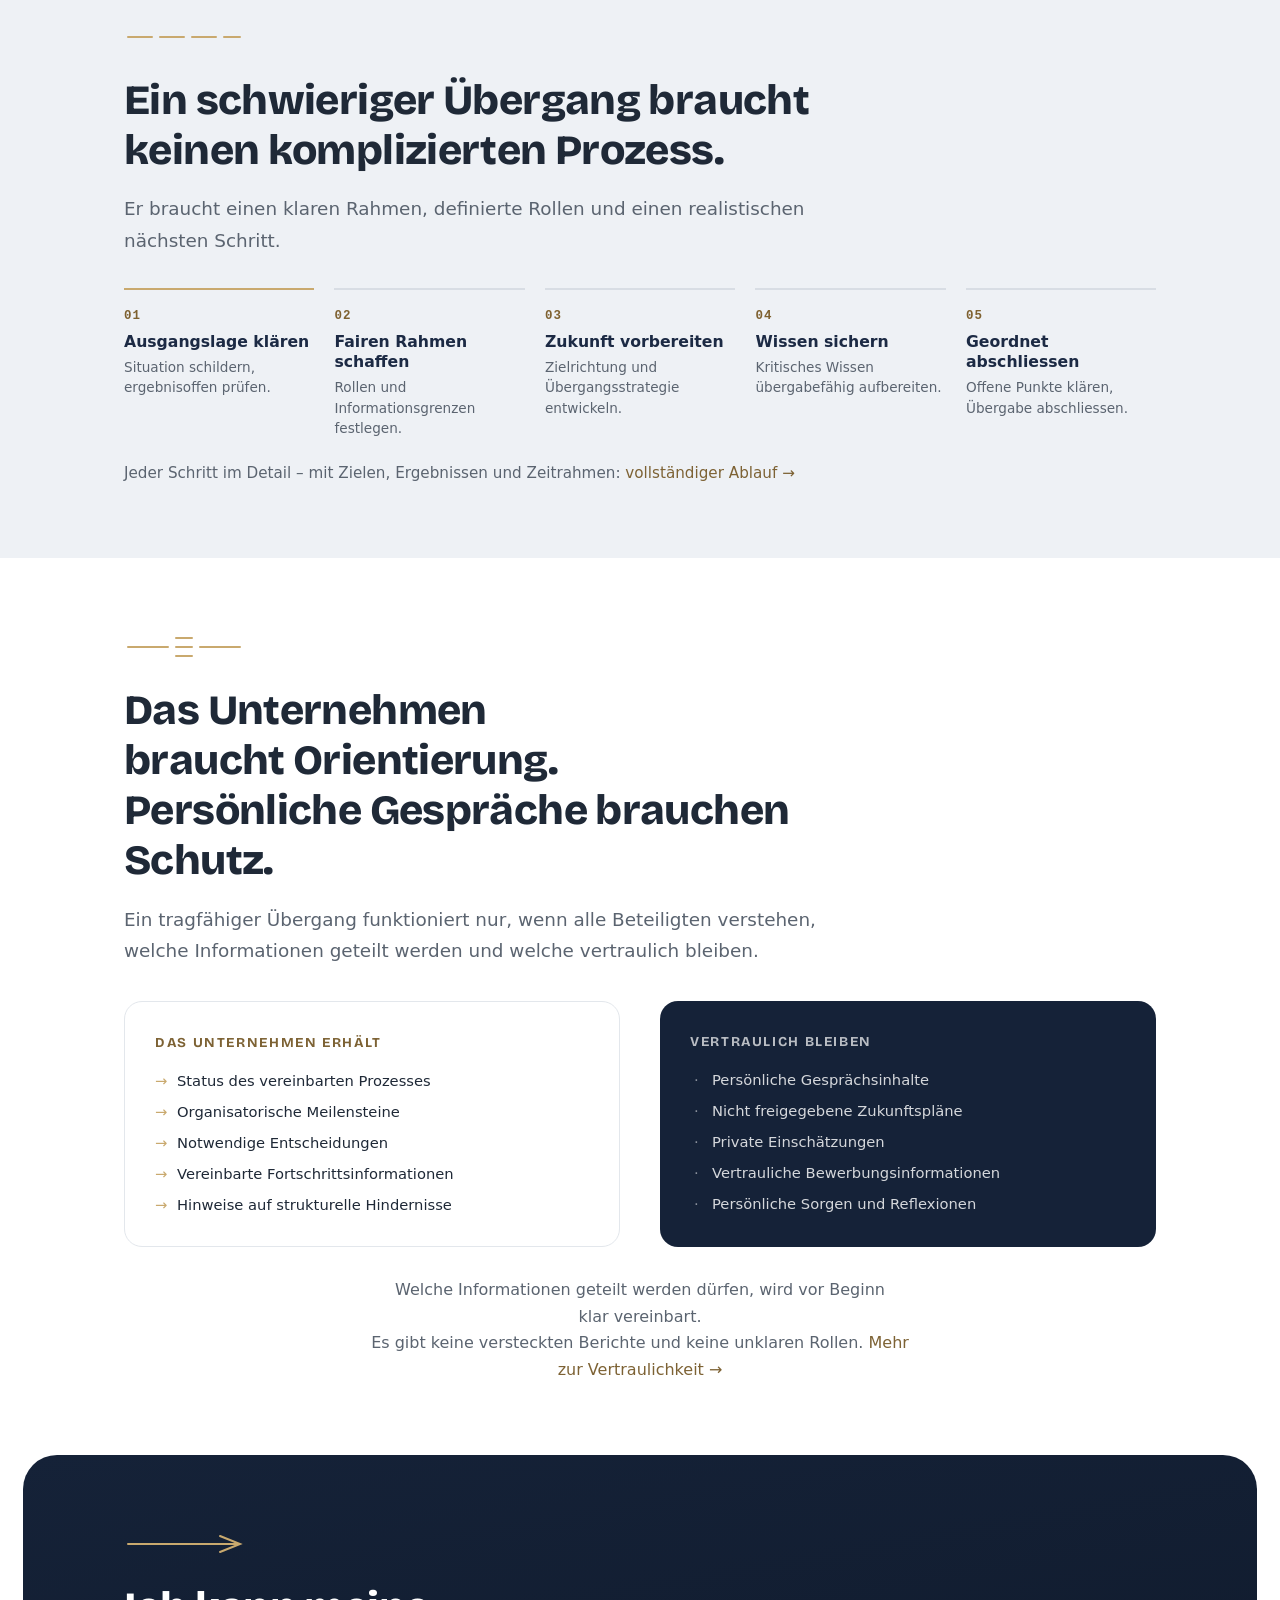
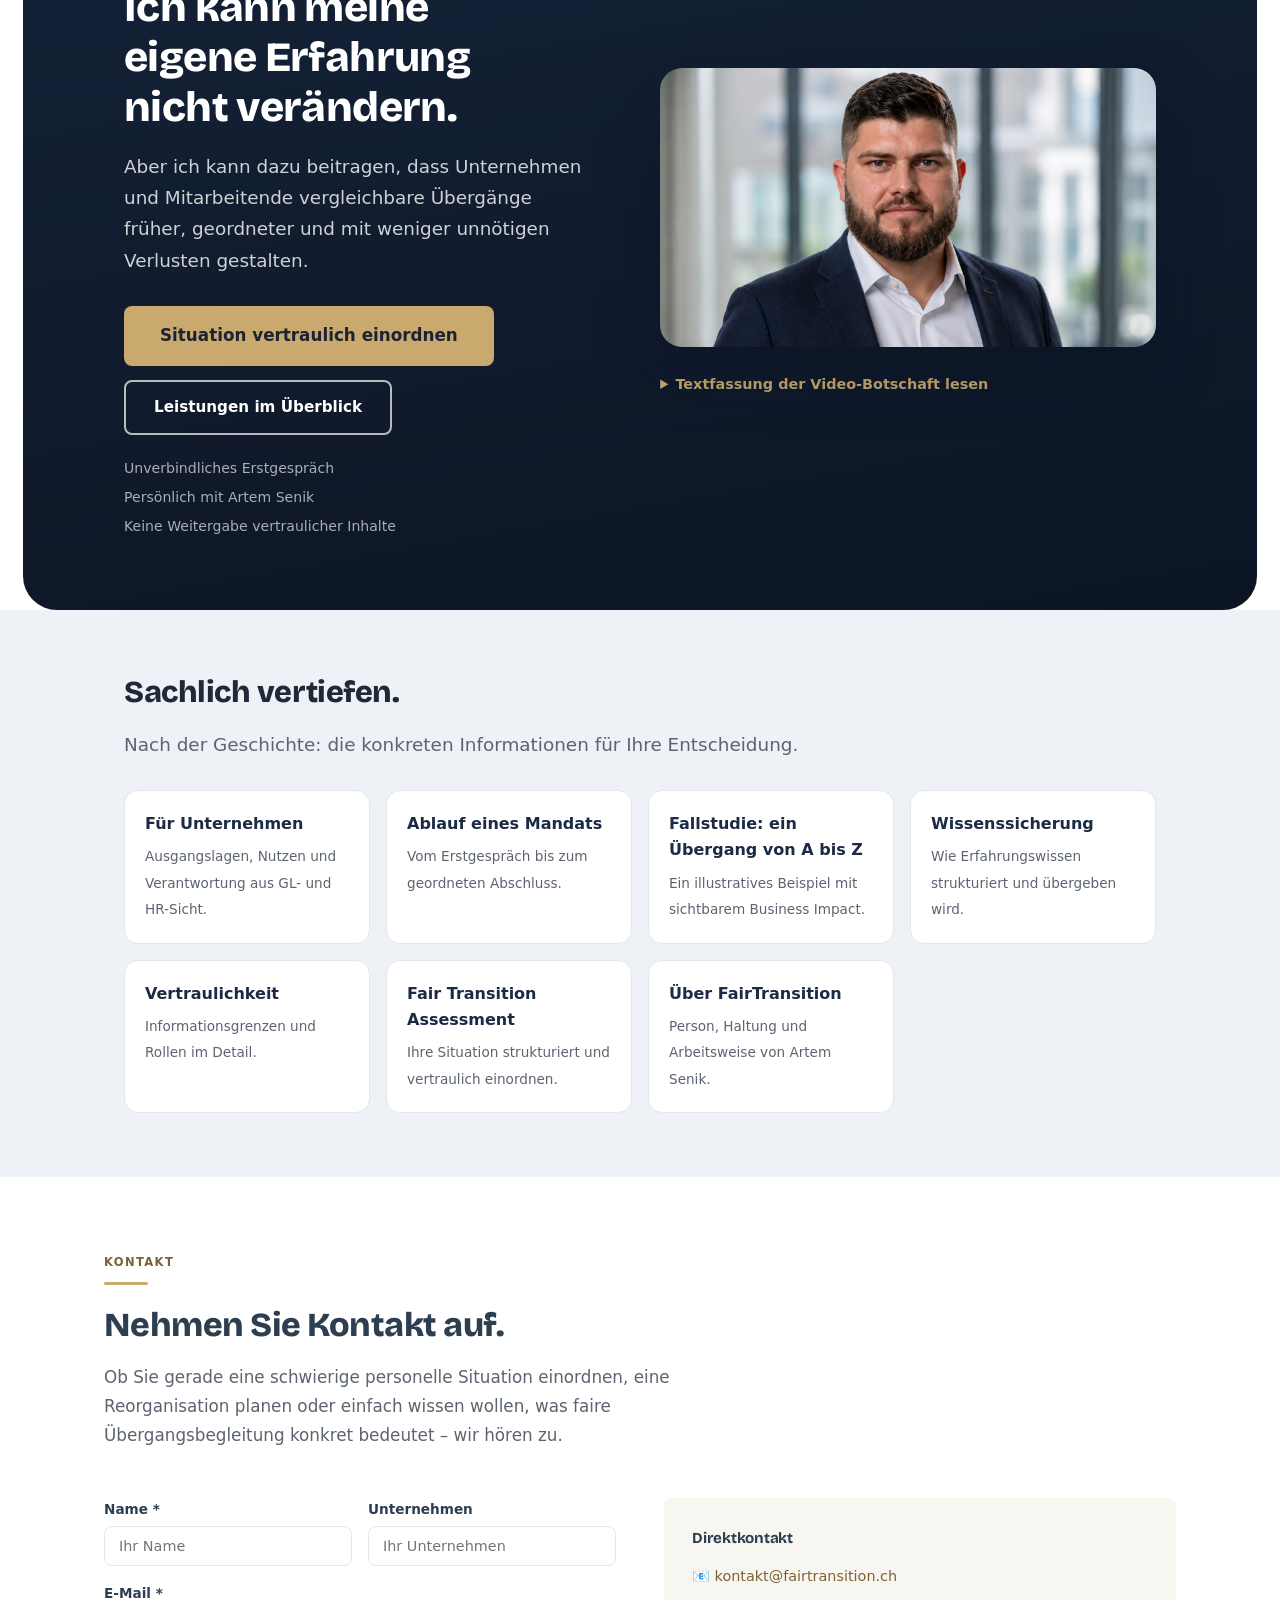
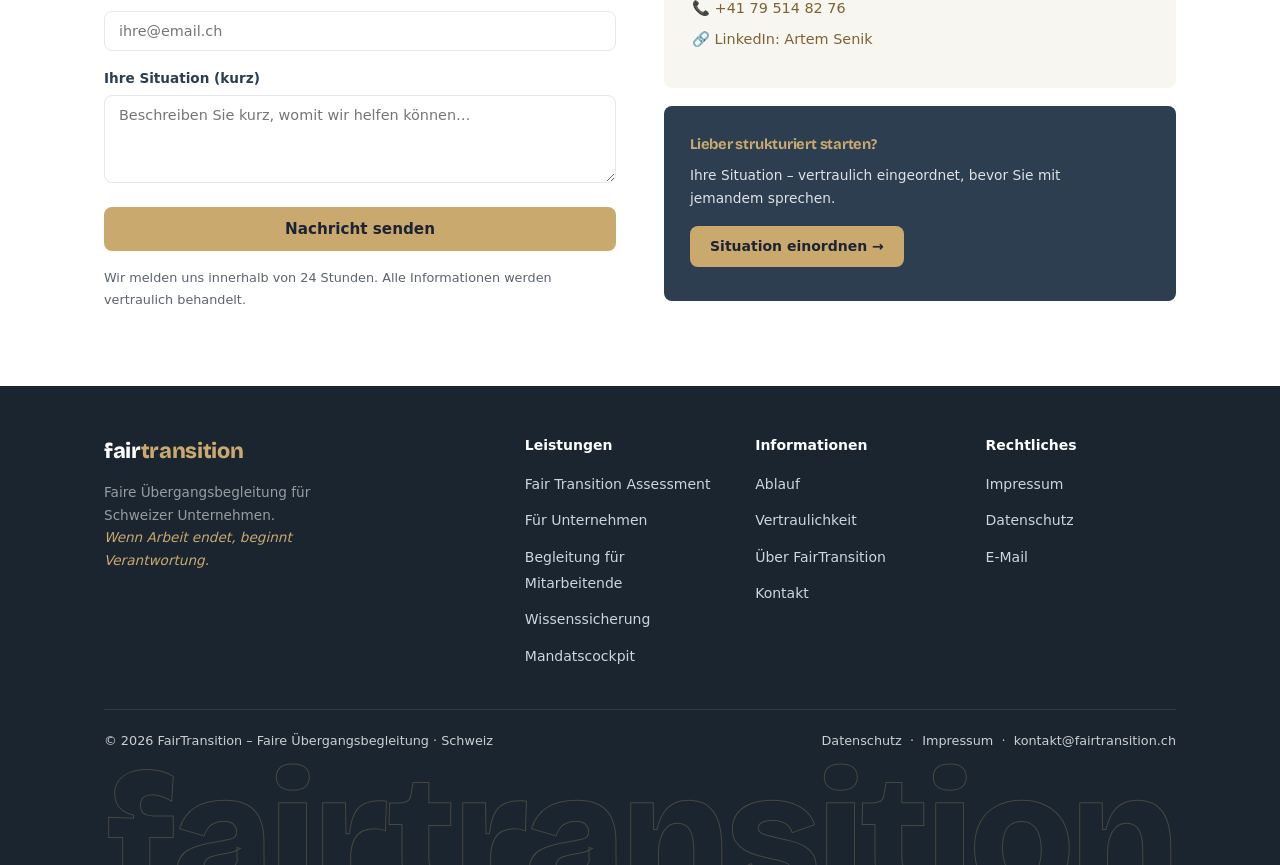
==== commit 86af86e8: "journey update" ====
--- a/index.html
+++ b/index.html
@@ -271,25 +271,10 @@
       </div>
     </div>
     <p class="jr-core jr-reveal">Die Trennung löste die unmittelbare Situation.<br>Sie löste jedoch nicht automatisch die Folgen.</p>
-    <figure class="jr-media jr-ratio-32 jr-reveal" data-media-key="transitionRoomPhoto" style="max-width:620px;margin:44px auto 0">
-      <div class="jr-ph">
-        <span class="jr-ph-badge">
-          <svg width="14" height="14" viewBox="0 0 24 24" fill="none" stroke="currentColor" stroke-width="2"><rect x="3" y="3" width="18" height="18" rx="3"/><circle cx="9" cy="9" r="2"/><path d="M21 15l-5-5-9 9"/></svg>
-          OPTIONALES PERSÖNLICHES DETAILFOTO – SPÄTER HOCHLADEN
-        </span>
-        <p class="jr-ph-purpose"><strong>Zweck:</strong> Das Ende eines Arbeitsabschnitts wird zurückhaltend angedeutet.</p>
-        <details class="jr-ph-notes">
-          <summary>Mögliche Motive</summary>
-          <ul>
-            <li>Leerer Besprechungsraum; geschlossener Laptop auf ruhigem Tisch</li>
-            <li>Notizbuch und Stift nach einem Gespräch; Tür oder Durchgang mit natürlichem Licht</li>
-            <li>Keine Kündigungsschreiben, keine Kartons, keine Abschiedsszene, keine Logos</li>
-            <li>Querformat 3:2 oder 16:9, als WebP</li>
-          </ul>
-        </details>
-        <span class="jr-ph-file">media/fairtransition/04-empty-transition-room.webp</span>
-      </div>
-    </figure>
+    <div class="jr-lesson jr-reveal">
+      <span class="jr-lesson-label">Was daraus geworden ist</span>
+      <p>Ich habe diesen Übergang durchgestanden, ihn reflektiert und eingeordnet. Geblieben ist keine Theorie, sondern eine Handlungskompetenz, die ich heute einsetze: zu erkennen, wann ein Übergang notwendig wird – und ihn so zu gestalten, dass beide Seiten weniger verlieren als ich damals.</p>
+    </div>
   </div>
 </section>
 
--- a/css/journey.css
+++ b/css/journey.css
@@ -280,3 +280,10 @@
   .jr-proc-compact{grid-template-columns:1fr;gap:14px}
   .jr-pc-item{padding-top:12px}
 }
+
+/* Station 4 – abrundende Botschaft */
+.jr-lesson{max-width:640px;margin:40px auto 0;text-align:center;
+  border-top:1px solid #d8dde4;padding-top:26px}
+.jr-lesson-label{display:block;font-size:.74rem;font-weight:700;letter-spacing:.16em;
+  text-transform:uppercase;color:var(--ochre-ink,#7E6130);margin-bottom:12px}
+.jr-lesson p{font-size:clamp(1rem,1.6vw,1.15rem);line-height:1.7;color:#2b3442;margin:0}
